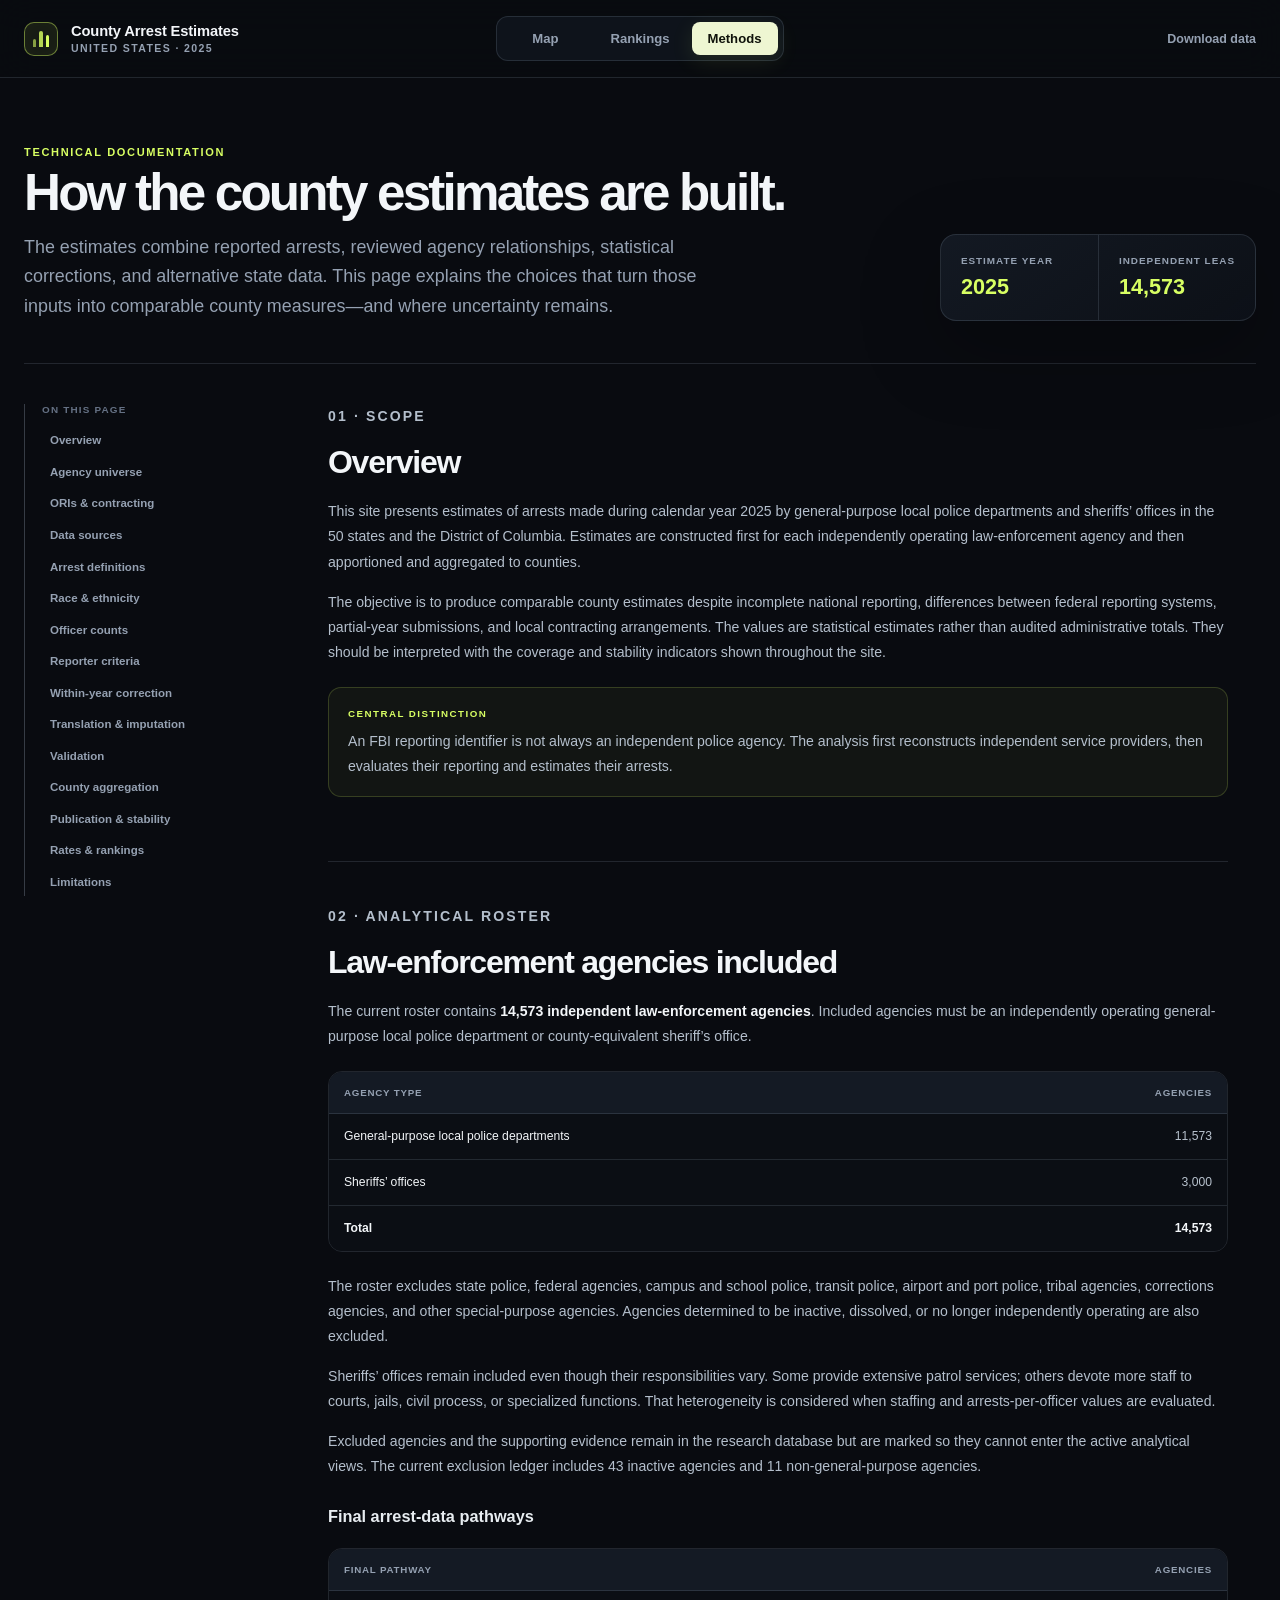
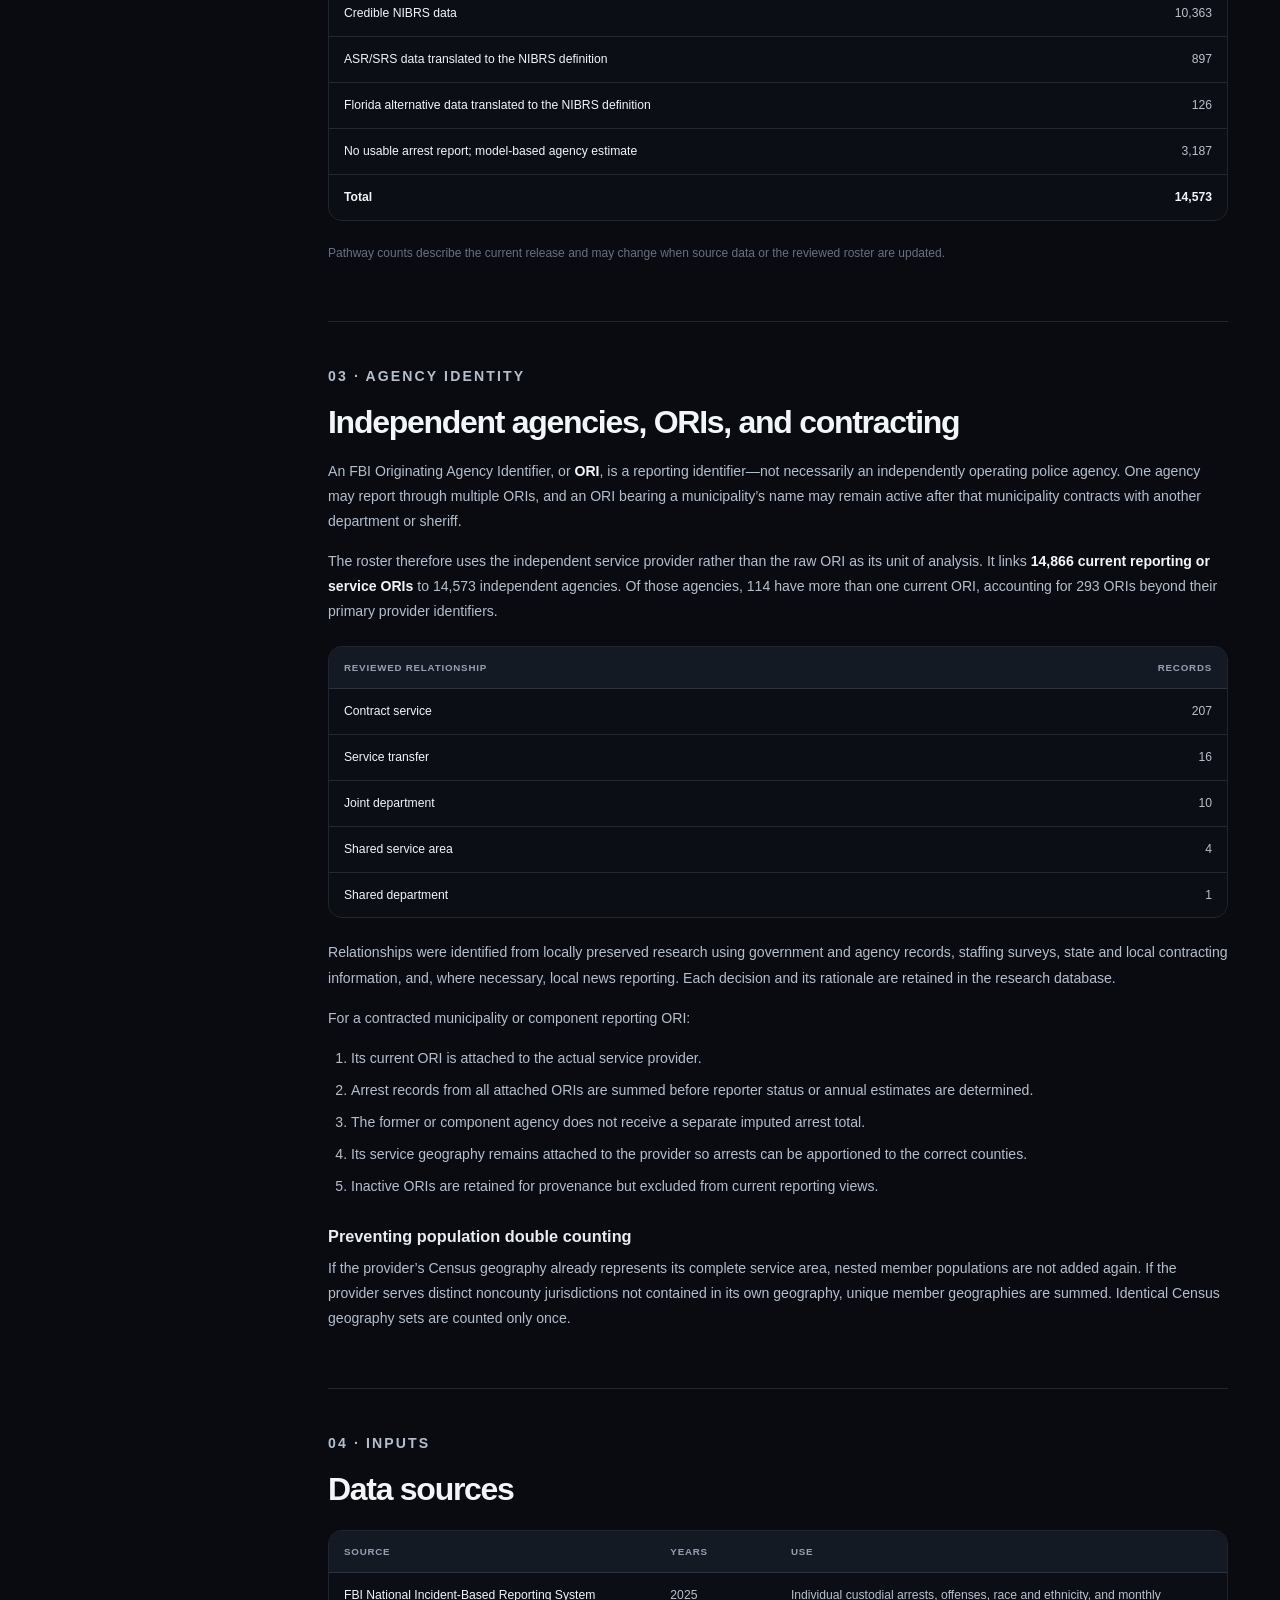
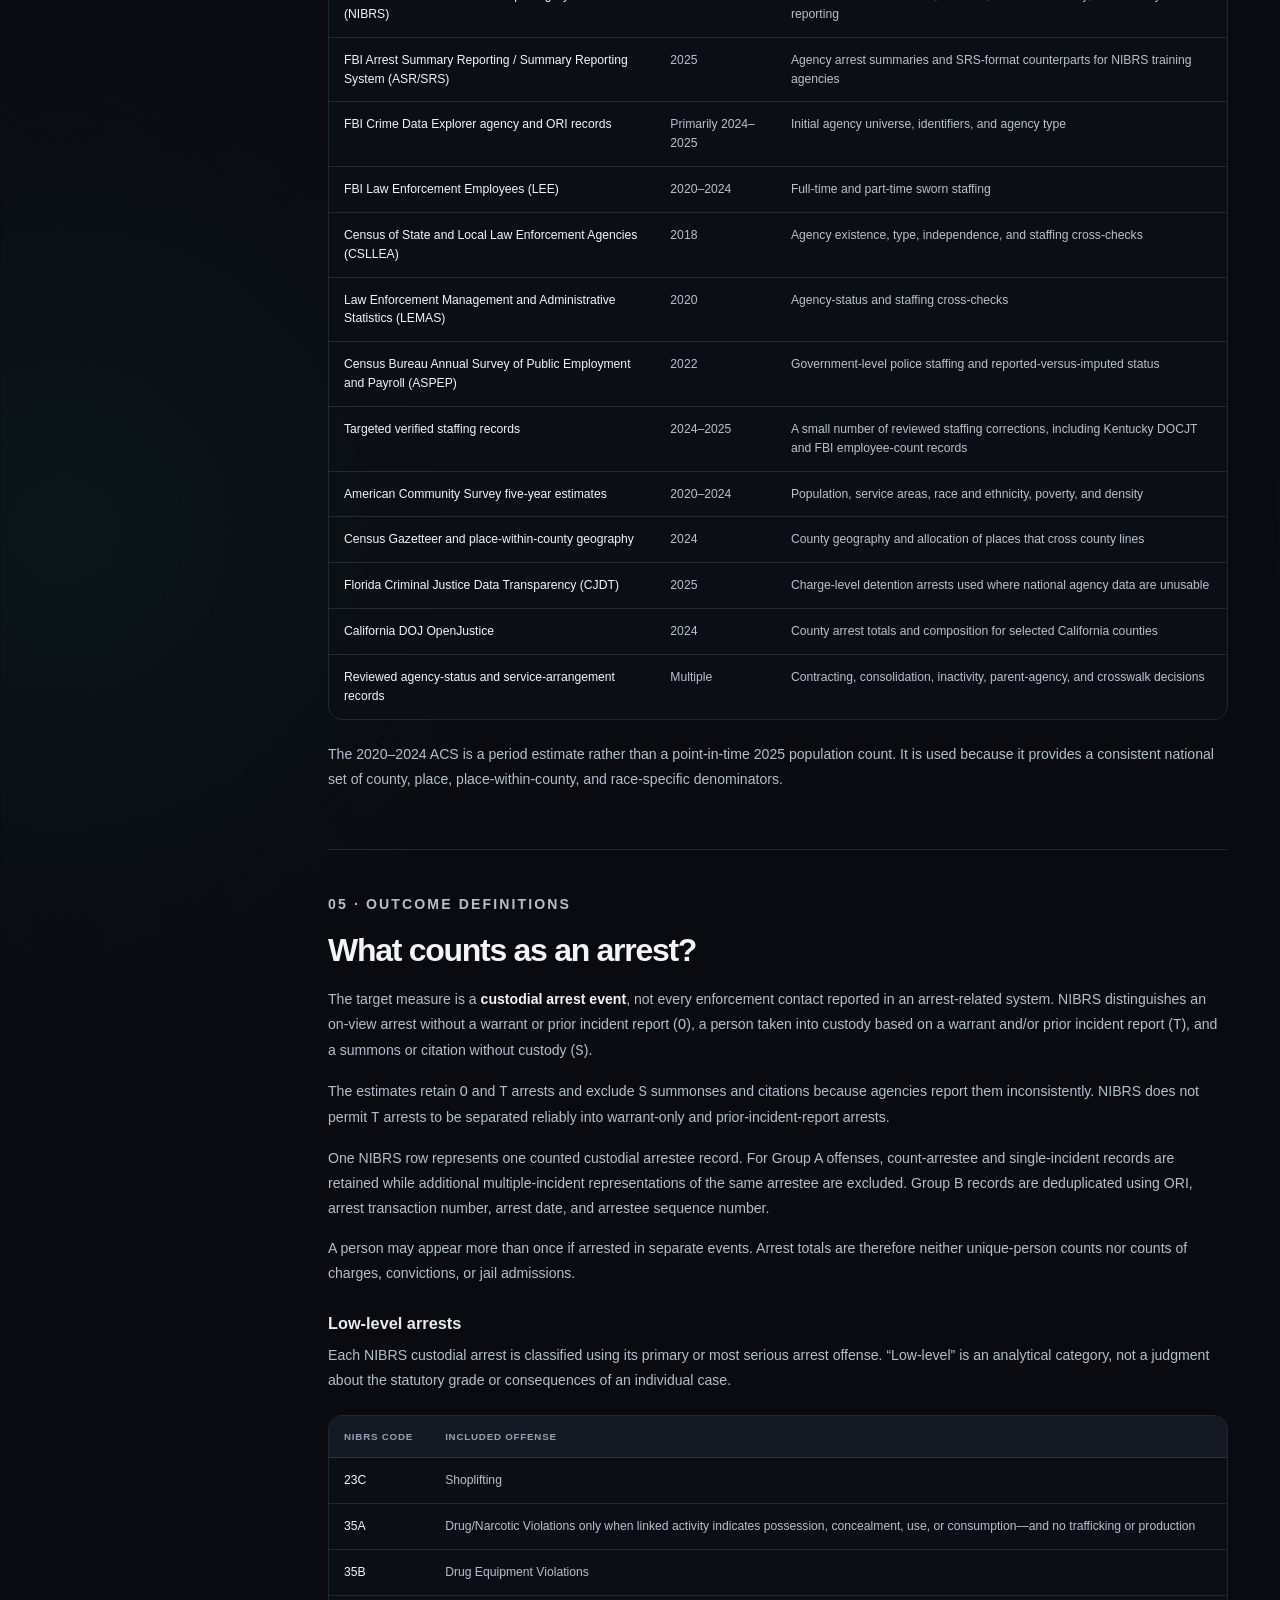
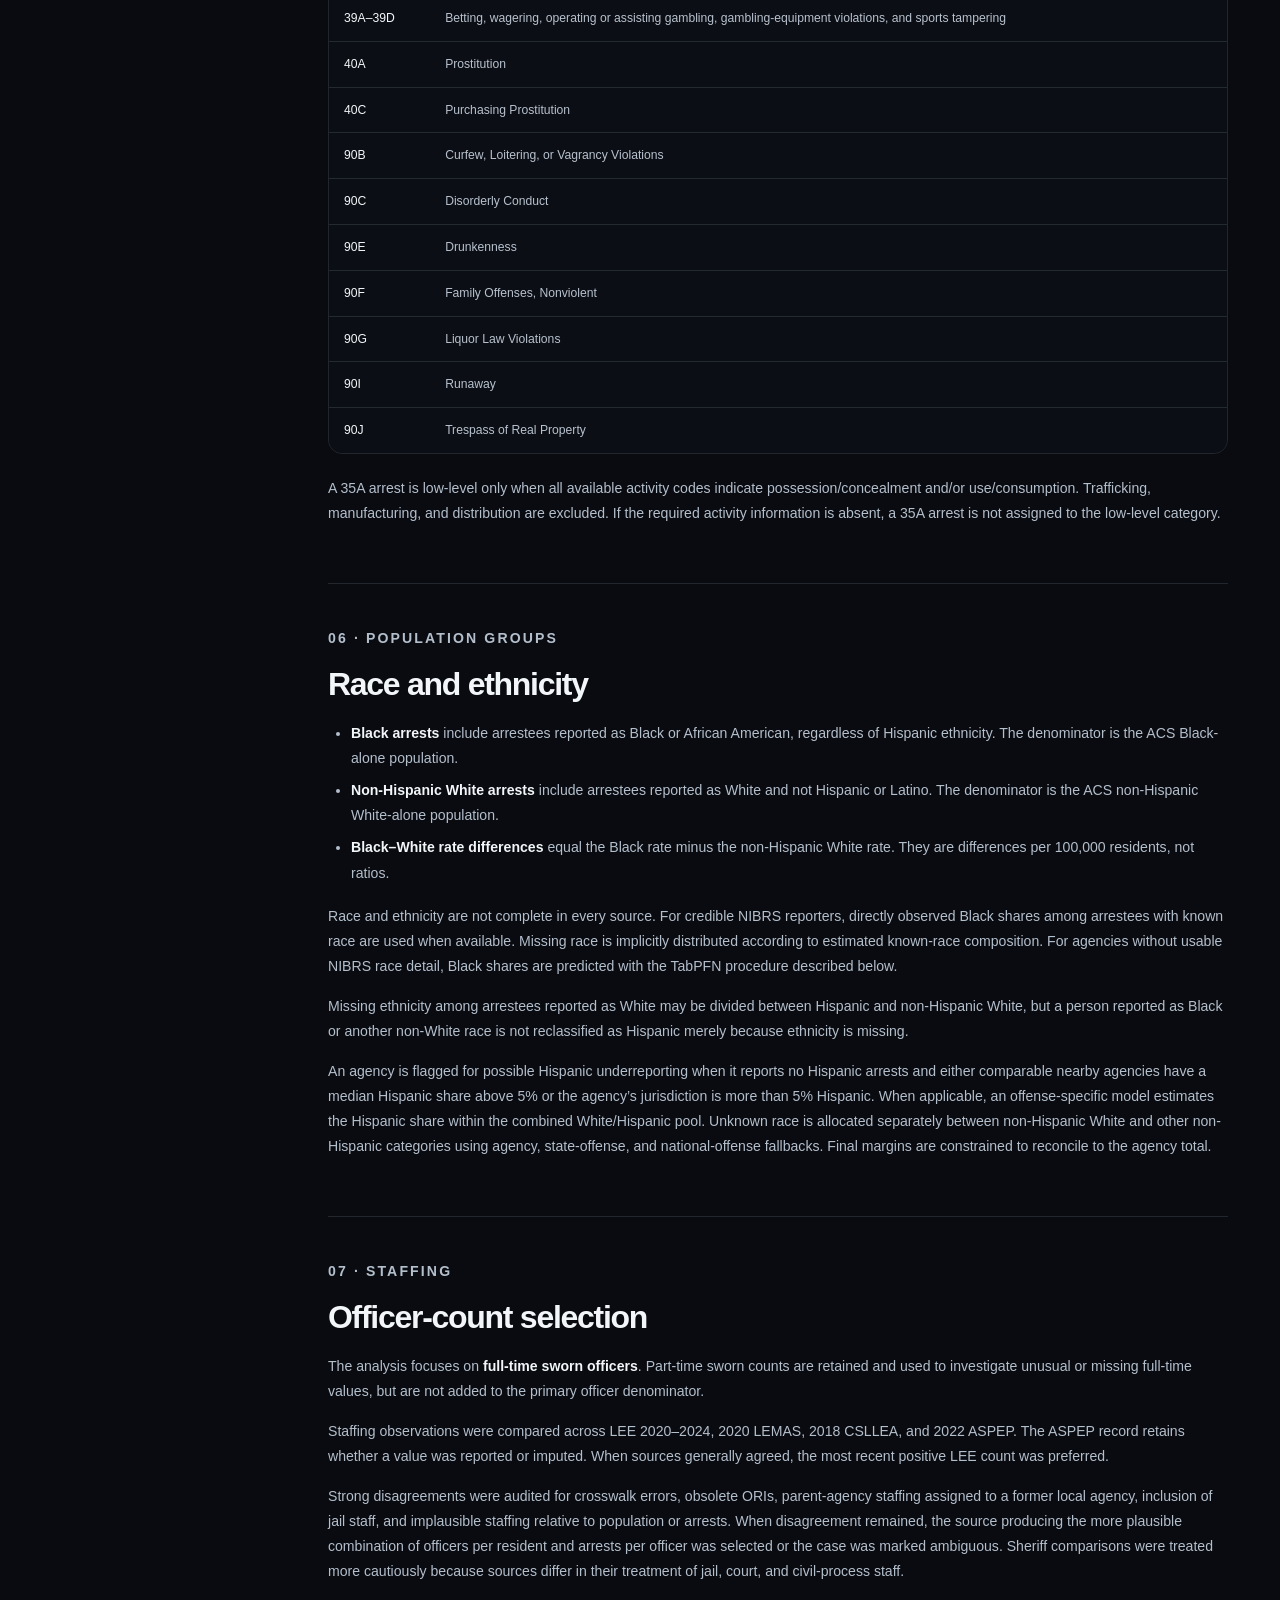
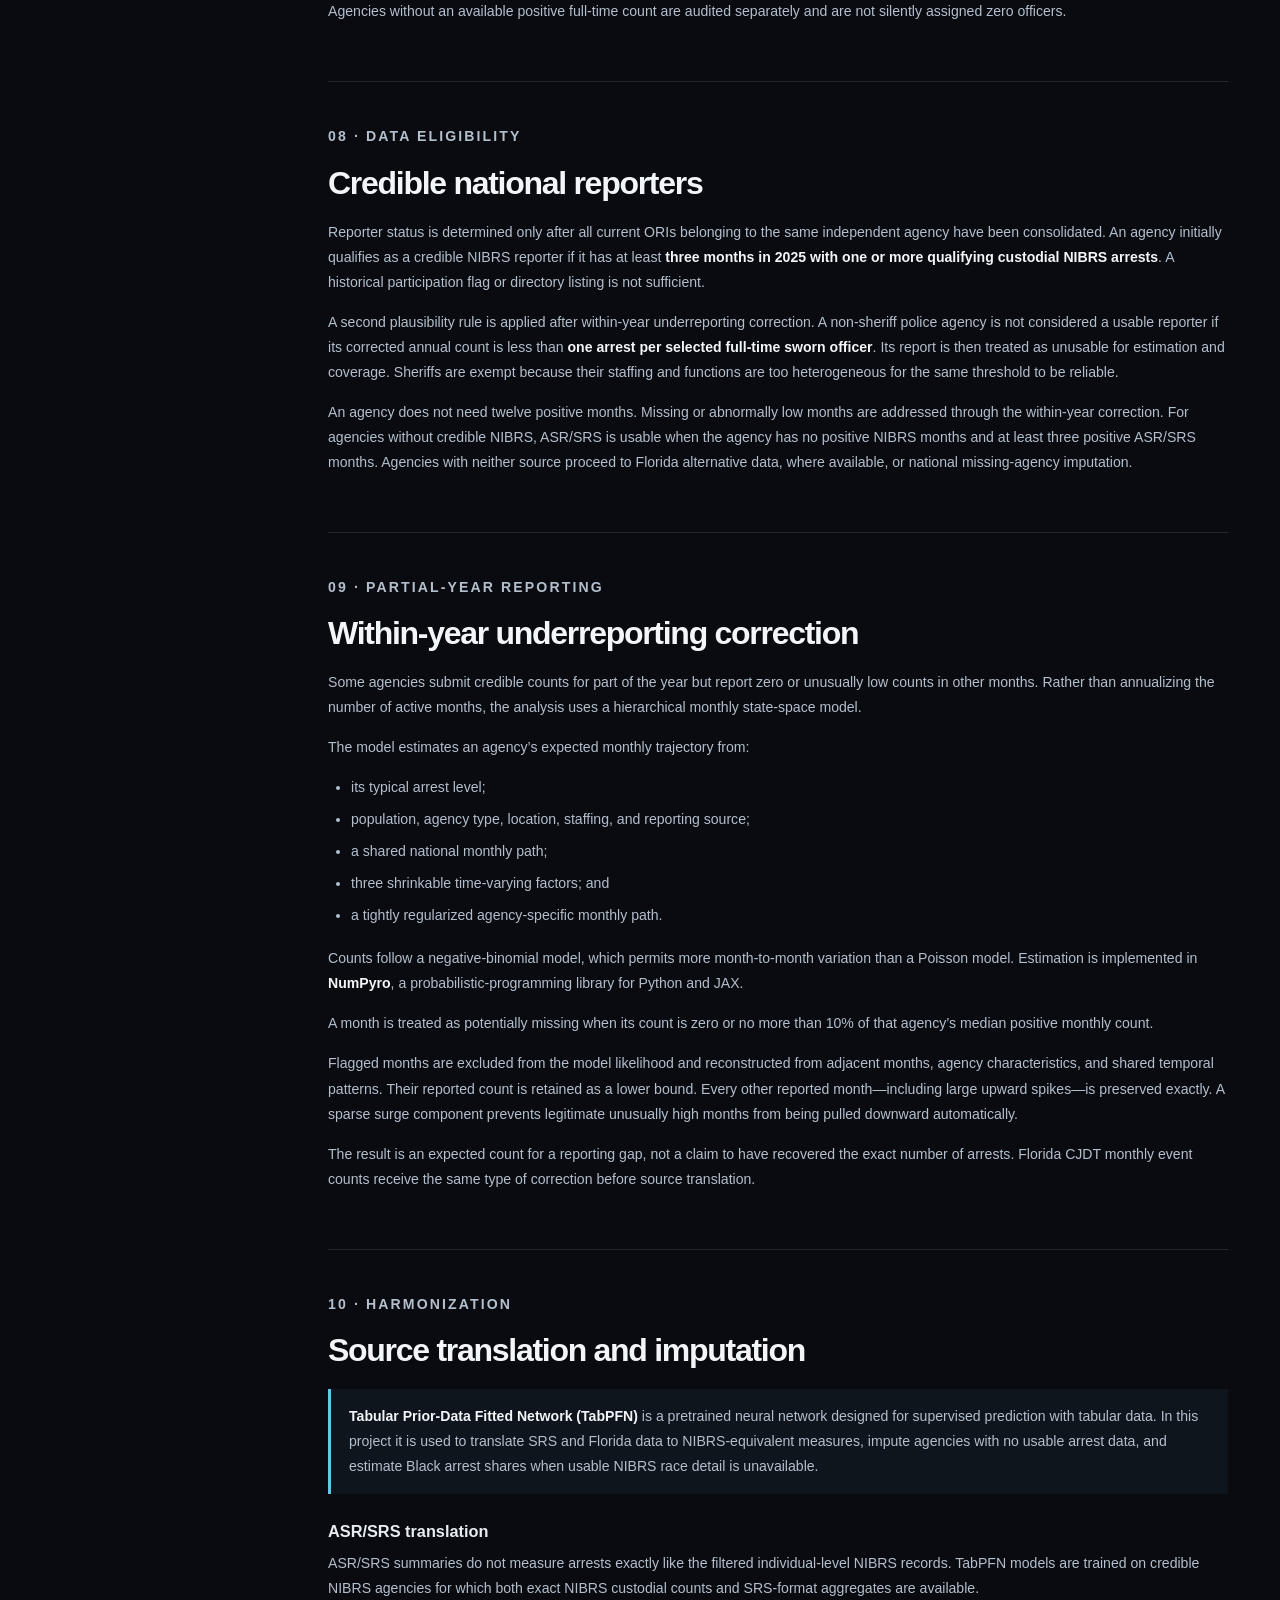
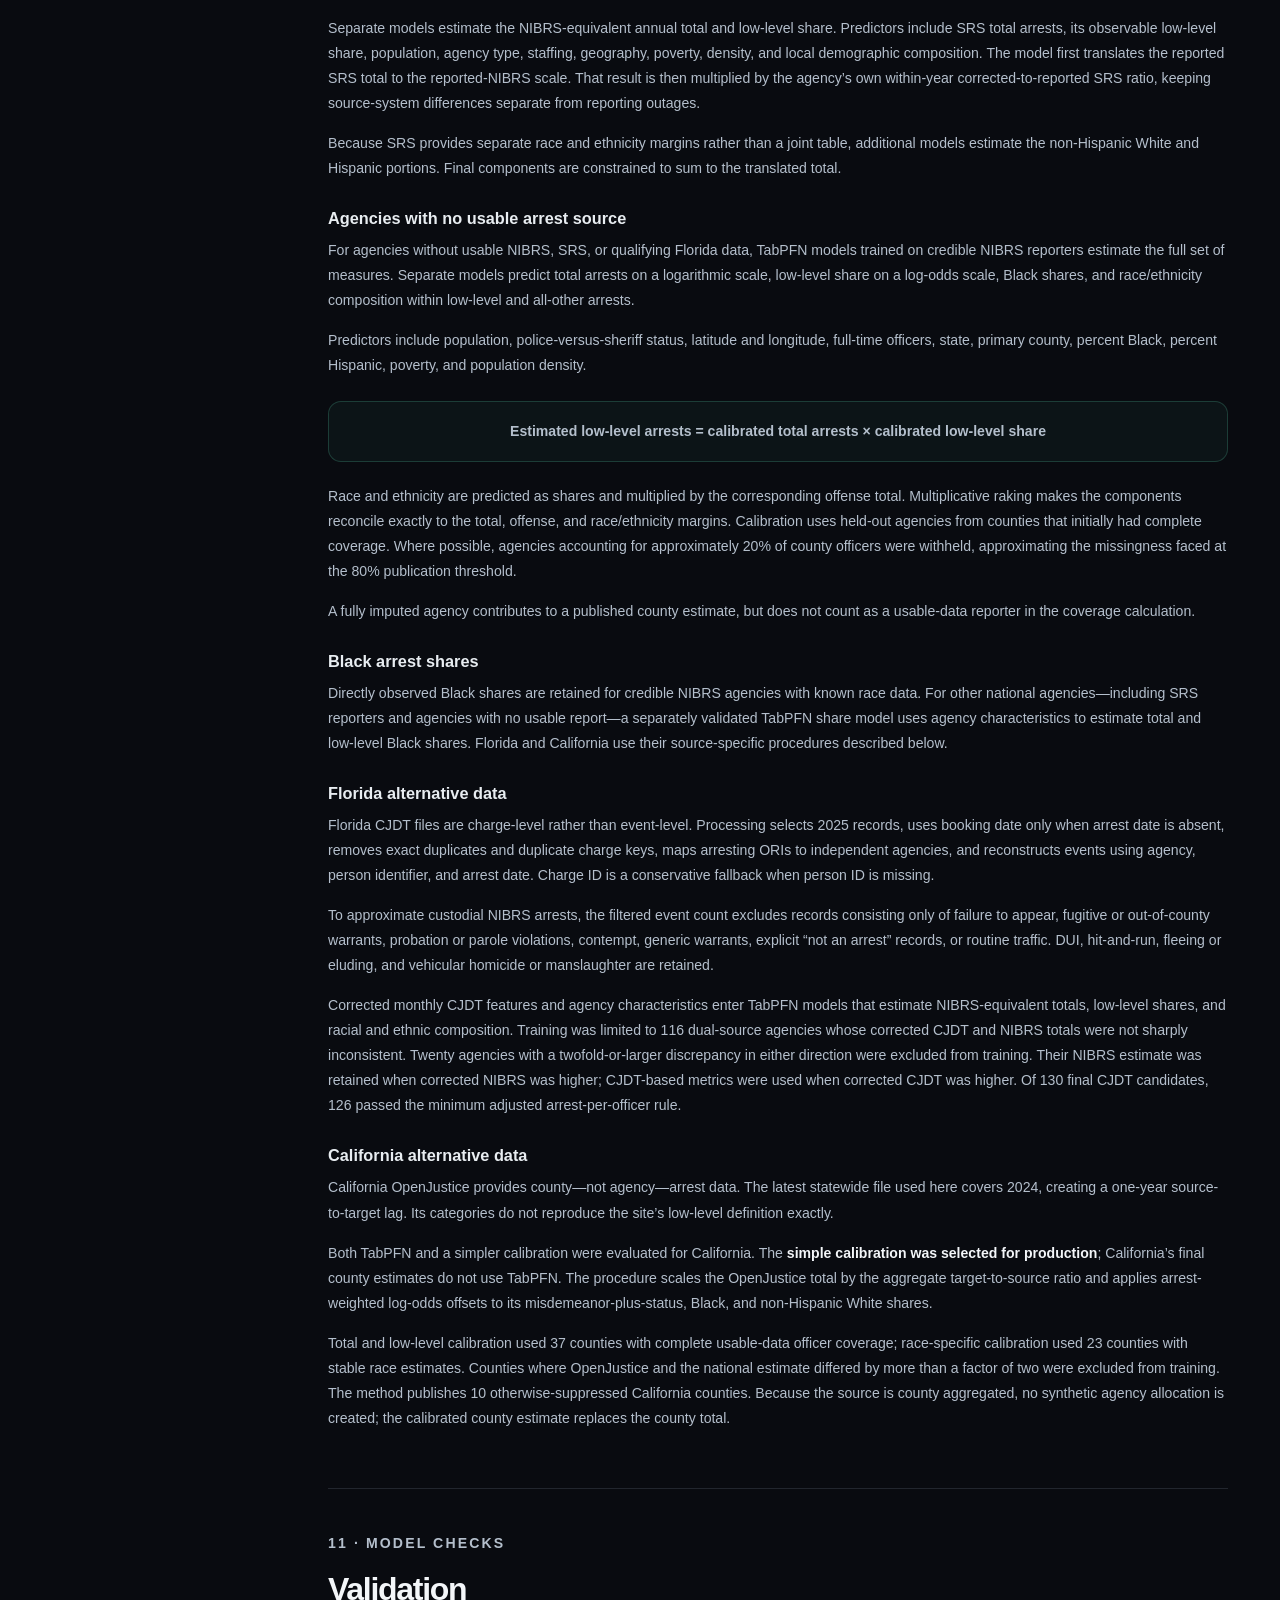
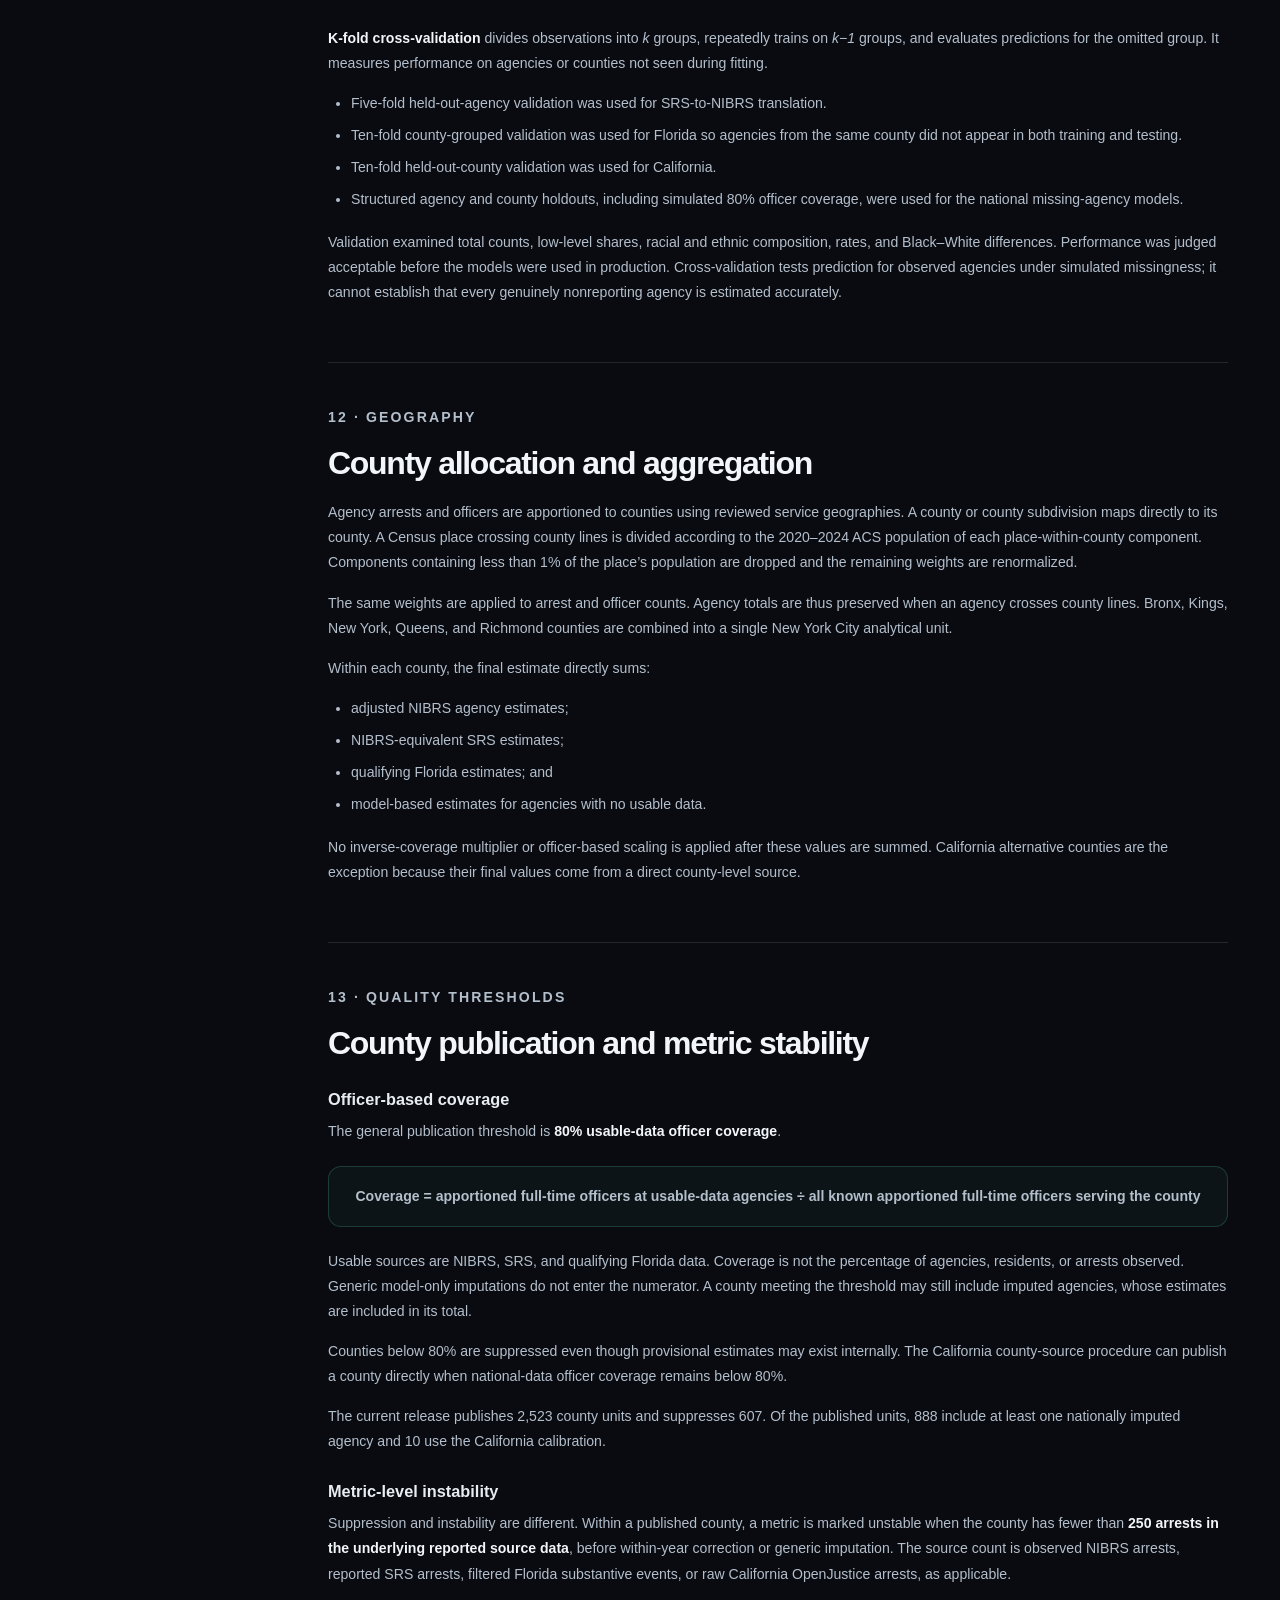
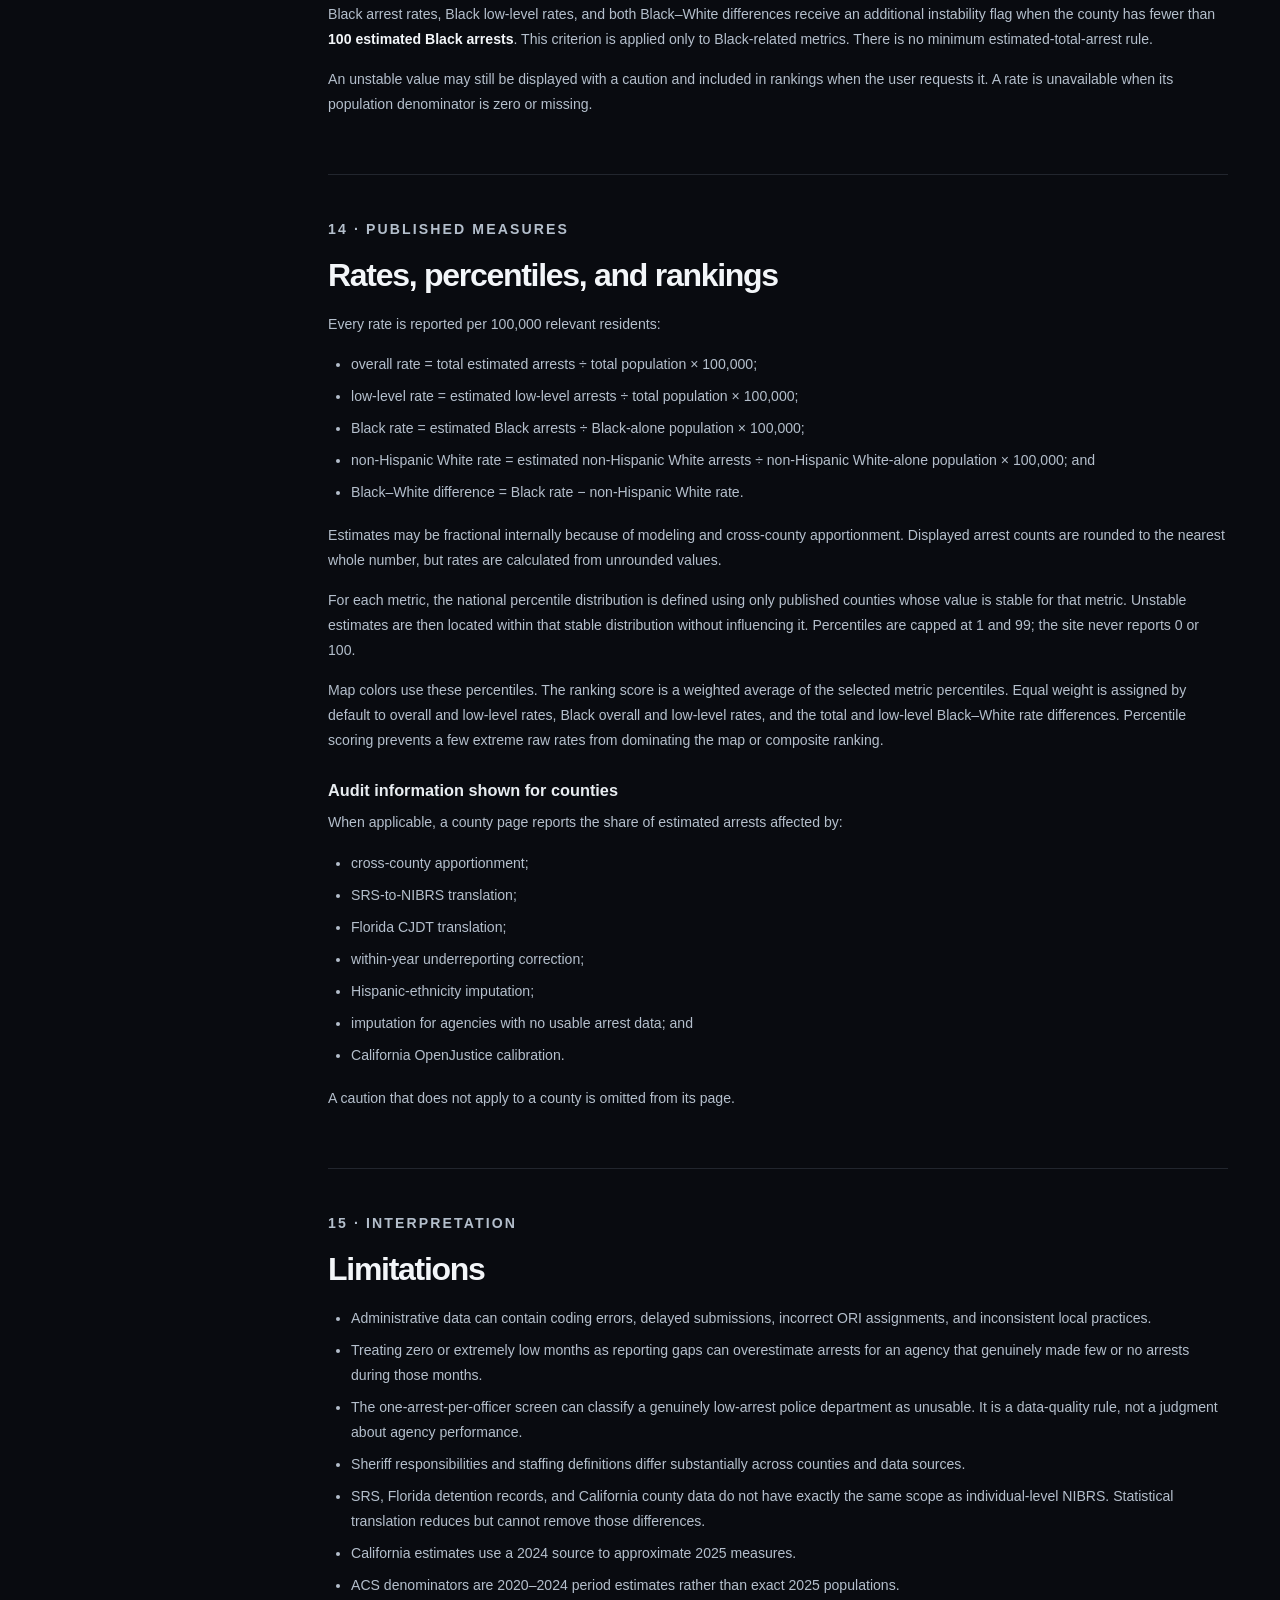
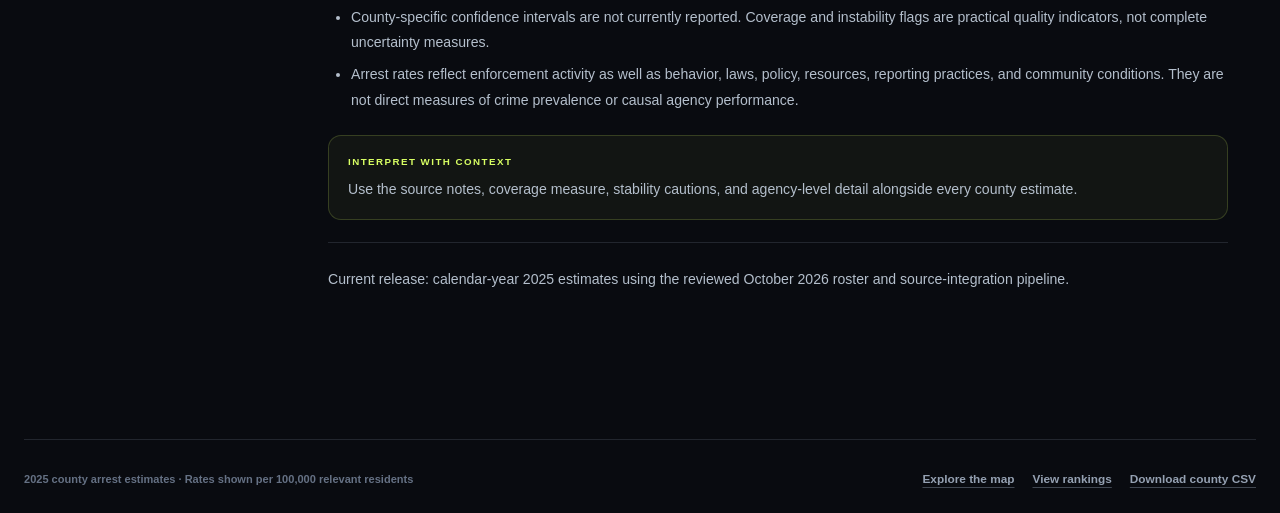
==== methods.html @ aa101c71 "Add detailed methods page" ====
<!doctype html>
<html lang="en">
  <head>
    <meta charset="utf-8" />
    <meta name="viewport" content="width=device-width, initial-scale=1" />
    <meta
      name="description"
      content="Technical methods for the 2025 county arrest estimates, including agency inclusion, reporting corrections, imputation, validation, aggregation, and publication rules."
    />
    <meta name="theme-color" content="#0a0c11" />
    <title>Methods · County Arrest Estimates</title>
    <link rel="stylesheet" href="assets/styles.css?v=20261026-methods" />
  </head>
  <body>
    <a class="skip-link" href="#main">Skip to content</a>
    <header class="site-header">
      <a class="brand" href="./#map" aria-label="County Arrest Estimates home">
        <span class="brand-mark" aria-hidden="true"><i></i><i></i><i></i></span>
        <span>
          <strong>County Arrest Estimates</strong>
          <small>United States · 2025</small>
        </span>
      </a>
      <nav class="primary-nav" aria-label="Primary navigation">
        <a href="./#map">Map</a>
        <a href="./#ranking">Rankings</a>
        <a class="active" href="methods.html" aria-current="page">Methods</a>
      </nav>
      <a class="method-button" href="data/county-metrics.csv?v=20261026-california" download>Download data</a>
    </header>

    <main class="methods-main" id="main">
      <header class="methods-hero">
        <div class="methods-hero-copy">
          <p class="eyebrow">Technical documentation</p>
          <h1>How the county estimates are built.</h1>
          <p class="lede">
            The estimates combine reported arrests, reviewed agency relationships, statistical
            corrections, and alternative state data. This page explains the choices that turn
            those inputs into comparable county measures—and where uncertainty remains.
          </p>
        </div>
        <div class="methods-release" aria-label="Release summary">
          <div><span>Estimate year</span><strong>2025</strong></div>
          <div><span>Independent LEAs</span><strong>14,573</strong></div>
        </div>
      </header>

      <div class="methods-layout">
        <nav class="methods-toc" aria-label="Methods sections">
          <span>On this page</span>
          <a href="#overview">Overview</a>
          <a href="#agencies">Agency universe</a>
          <a href="#relationships">ORIs &amp; contracting</a>
          <a href="#sources">Data sources</a>
          <a href="#definitions">Arrest definitions</a>
          <a href="#race">Race &amp; ethnicity</a>
          <a href="#staffing">Officer counts</a>
          <a href="#reporters">Reporter criteria</a>
          <a href="#underreporting">Within-year correction</a>
          <a href="#imputation">Translation &amp; imputation</a>
          <a href="#validation">Validation</a>
          <a href="#aggregation">County aggregation</a>
          <a href="#publication">Publication &amp; stability</a>
          <a href="#rates">Rates &amp; rankings</a>
          <a href="#limitations">Limitations</a>
        </nav>

        <article class="methods-article">
          <section class="methods-section" id="overview">
            <p class="eyebrow">01 · Scope</p>
            <h2>Overview</h2>
            <p>
              This site presents estimates of arrests made during calendar year 2025 by
              general-purpose local police departments and sheriffs’ offices in the 50 states
              and the District of Columbia. Estimates are constructed first for each independently
              operating law-enforcement agency and then apportioned and aggregated to counties.
            </p>
            <p>
              The objective is to produce comparable county estimates despite incomplete national
              reporting, differences between federal reporting systems, partial-year submissions,
              and local contracting arrangements. The values are statistical estimates rather than
              audited administrative totals. They should be interpreted with the coverage and
              stability indicators shown throughout the site.
            </p>
            <div class="methods-callout">
              <p class="eyebrow">Central distinction</p>
              <p>
                An FBI reporting identifier is not always an independent police agency. The
                analysis first reconstructs independent service providers, then evaluates their
                reporting and estimates their arrests.
              </p>
            </div>
          </section>

          <section class="methods-section" id="agencies">
            <p class="eyebrow">02 · Analytical roster</p>
            <h2>Law-enforcement agencies included</h2>
            <p>
              The current roster contains <strong>14,573 independent law-enforcement agencies</strong>.
              Included agencies must be an independently operating general-purpose local police
              department or county-equivalent sheriff’s office.
            </p>
            <div class="methods-table-wrap">
              <table class="methods-table">
                <thead><tr><th>Agency type</th><th class="numeric">Agencies</th></tr></thead>
                <tbody>
                  <tr><td>General-purpose local police departments</td><td class="numeric">11,573</td></tr>
                  <tr><td>Sheriffs’ offices</td><td class="numeric">3,000</td></tr>
                  <tr><td><strong>Total</strong></td><td class="numeric"><strong>14,573</strong></td></tr>
                </tbody>
              </table>
            </div>
            <p>
              The roster excludes state police, federal agencies, campus and school police,
              transit police, airport and port police, tribal agencies, corrections agencies,
              and other special-purpose agencies. Agencies determined to be inactive, dissolved,
              or no longer independently operating are also excluded.
            </p>
            <p>
              Sheriffs’ offices remain included even though their responsibilities vary. Some
              provide extensive patrol services; others devote more staff to courts, jails, civil
              process, or specialized functions. That heterogeneity is considered when staffing
              and arrests-per-officer values are evaluated.
            </p>
            <p>
              Excluded agencies and the supporting evidence remain in the research database but
              are marked so they cannot enter the active analytical views. The current exclusion
              ledger includes 43 inactive agencies and 11 non-general-purpose agencies.
            </p>

            <h3>Final arrest-data pathways</h3>
            <div class="methods-table-wrap">
              <table class="methods-table">
                <thead><tr><th>Final pathway</th><th class="numeric">Agencies</th></tr></thead>
                <tbody>
                  <tr><td>Credible NIBRS data</td><td class="numeric">10,363</td></tr>
                  <tr><td>ASR/SRS data translated to the NIBRS definition</td><td class="numeric">897</td></tr>
                  <tr><td>Florida alternative data translated to the NIBRS definition</td><td class="numeric">126</td></tr>
                  <tr><td>No usable arrest report; model-based agency estimate</td><td class="numeric">3,187</td></tr>
                  <tr><td><strong>Total</strong></td><td class="numeric"><strong>14,573</strong></td></tr>
                </tbody>
              </table>
            </div>
            <p class="methods-note">Pathway counts describe the current release and may change when source data or the reviewed roster are updated.</p>
          </section>

          <section class="methods-section" id="relationships">
            <p class="eyebrow">03 · Agency identity</p>
            <h2>Independent agencies, ORIs, and contracting</h2>
            <p>
              An FBI Originating Agency Identifier, or <strong>ORI</strong>, is a reporting
              identifier—not necessarily an independently operating police agency. One agency may
              report through multiple ORIs, and an ORI bearing a municipality’s name may remain
              active after that municipality contracts with another department or sheriff.
            </p>
            <p>
              The roster therefore uses the independent service provider rather than the raw ORI
              as its unit of analysis. It links <strong>14,866 current reporting or service
              ORIs</strong> to 14,573 independent agencies. Of those agencies, 114 have more than
              one current ORI, accounting for 293 ORIs beyond their primary provider identifiers.
            </p>
            <div class="methods-table-wrap">
              <table class="methods-table">
                <thead><tr><th>Reviewed relationship</th><th class="numeric">Records</th></tr></thead>
                <tbody>
                  <tr><td>Contract service</td><td class="numeric">207</td></tr>
                  <tr><td>Service transfer</td><td class="numeric">16</td></tr>
                  <tr><td>Joint department</td><td class="numeric">10</td></tr>
                  <tr><td>Shared service area</td><td class="numeric">4</td></tr>
                  <tr><td>Shared department</td><td class="numeric">1</td></tr>
                </tbody>
              </table>
            </div>
            <p>
              Relationships were identified from locally preserved research using government and
              agency records, staffing surveys, state and local contracting information, and,
              where necessary, local news reporting. Each decision and its rationale are retained
              in the research database.
            </p>
            <p>For a contracted municipality or component reporting ORI:</p>
            <ol>
              <li>Its current ORI is attached to the actual service provider.</li>
              <li>Arrest records from all attached ORIs are summed before reporter status or annual estimates are determined.</li>
              <li>The former or component agency does not receive a separate imputed arrest total.</li>
              <li>Its service geography remains attached to the provider so arrests can be apportioned to the correct counties.</li>
              <li>Inactive ORIs are retained for provenance but excluded from current reporting views.</li>
            </ol>

            <h3>Preventing population double counting</h3>
            <p>
              If the provider’s Census geography already represents its complete service area,
              nested member populations are not added again. If the provider serves distinct
              noncounty jurisdictions not contained in its own geography, unique member
              geographies are summed. Identical Census geography sets are counted only once.
            </p>
          </section>

          <section class="methods-section" id="sources">
            <p class="eyebrow">04 · Inputs</p>
            <h2>Data sources</h2>
            <div class="methods-table-wrap">
              <table class="methods-table">
                <thead><tr><th>Source</th><th>Years</th><th>Use</th></tr></thead>
                <tbody>
                  <tr><td>FBI National Incident-Based Reporting System (NIBRS)</td><td>2025</td><td>Individual custodial arrests, offenses, race and ethnicity, and monthly reporting</td></tr>
                  <tr><td>FBI Arrest Summary Reporting / Summary Reporting System (ASR/SRS)</td><td>2025</td><td>Agency arrest summaries and SRS-format counterparts for NIBRS training agencies</td></tr>
                  <tr><td>FBI Crime Data Explorer agency and ORI records</td><td>Primarily 2024–2025</td><td>Initial agency universe, identifiers, and agency type</td></tr>
                  <tr><td>FBI Law Enforcement Employees (LEE)</td><td>2020–2024</td><td>Full-time and part-time sworn staffing</td></tr>
                  <tr><td>Census of State and Local Law Enforcement Agencies (CSLLEA)</td><td>2018</td><td>Agency existence, type, independence, and staffing cross-checks</td></tr>
                  <tr><td>Law Enforcement Management and Administrative Statistics (LEMAS)</td><td>2020</td><td>Agency-status and staffing cross-checks</td></tr>
                  <tr><td>Census Bureau Annual Survey of Public Employment and Payroll (ASPEP)</td><td>2022</td><td>Government-level police staffing and reported-versus-imputed status</td></tr>
                  <tr><td>Targeted verified staffing records</td><td>2024–2025</td><td>A small number of reviewed staffing corrections, including Kentucky DOCJT and FBI employee-count records</td></tr>
                  <tr><td>American Community Survey five-year estimates</td><td>2020–2024</td><td>Population, service areas, race and ethnicity, poverty, and density</td></tr>
                  <tr><td>Census Gazetteer and place-within-county geography</td><td>2024</td><td>County geography and allocation of places that cross county lines</td></tr>
                  <tr><td>Florida Criminal Justice Data Transparency (CJDT)</td><td>2025</td><td>Charge-level detention arrests used where national agency data are unusable</td></tr>
                  <tr><td>California DOJ OpenJustice</td><td>2024</td><td>County arrest totals and composition for selected California counties</td></tr>
                  <tr><td>Reviewed agency-status and service-arrangement records</td><td>Multiple</td><td>Contracting, consolidation, inactivity, parent-agency, and crosswalk decisions</td></tr>
                </tbody>
              </table>
            </div>
            <p>
              The 2020–2024 ACS is a period estimate rather than a point-in-time 2025
              population count. It is used because it provides a consistent national set of
              county, place, place-within-county, and race-specific denominators.
            </p>
          </section>

          <section class="methods-section" id="definitions">
            <p class="eyebrow">05 · Outcome definitions</p>
            <h2>What counts as an arrest?</h2>
            <p>
              The target measure is a <strong>custodial arrest event</strong>, not every
              enforcement contact reported in an arrest-related system. NIBRS distinguishes an
              on-view arrest without a warrant or prior incident report (<code>O</code>), a person
              taken into custody based on a warrant and/or prior incident report
              (<code>T</code>), and a summons or citation without custody (<code>S</code>).
            </p>
            <p>
              The estimates retain <code>O</code> and <code>T</code> arrests and exclude
              <code>S</code> summonses and citations because agencies report them inconsistently.
              NIBRS does not permit <code>T</code> arrests to be separated reliably into
              warrant-only and prior-incident-report arrests.
            </p>
            <p>
              One NIBRS row represents one counted custodial arrestee record. For Group A
              offenses, count-arrestee and single-incident records are retained while additional
              multiple-incident representations of the same arrestee are excluded. Group B
              records are deduplicated using ORI, arrest transaction number, arrest date, and
              arrestee sequence number.
            </p>
            <p>
              A person may appear more than once if arrested in separate events. Arrest totals
              are therefore neither unique-person counts nor counts of charges, convictions, or
              jail admissions.
            </p>

            <h3>Low-level arrests</h3>
            <p>
              Each NIBRS custodial arrest is classified using its primary or most serious arrest
              offense. “Low-level” is an analytical category, not a judgment about the statutory
              grade or consequences of an individual case.
            </p>
            <div class="methods-table-wrap">
              <table class="methods-table">
                <thead><tr><th>NIBRS code</th><th>Included offense</th></tr></thead>
                <tbody>
                  <tr><td>23C</td><td>Shoplifting</td></tr>
                  <tr><td>35A</td><td>Drug/Narcotic Violations only when linked activity indicates possession, concealment, use, or consumption—and no trafficking or production</td></tr>
                  <tr><td>35B</td><td>Drug Equipment Violations</td></tr>
                  <tr><td>39A–39D</td><td>Betting, wagering, operating or assisting gambling, gambling-equipment violations, and sports tampering</td></tr>
                  <tr><td>40A</td><td>Prostitution</td></tr>
                  <tr><td>40C</td><td>Purchasing Prostitution</td></tr>
                  <tr><td>90B</td><td>Curfew, Loitering, or Vagrancy Violations</td></tr>
                  <tr><td>90C</td><td>Disorderly Conduct</td></tr>
                  <tr><td>90E</td><td>Drunkenness</td></tr>
                  <tr><td>90F</td><td>Family Offenses, Nonviolent</td></tr>
                  <tr><td>90G</td><td>Liquor Law Violations</td></tr>
                  <tr><td>90I</td><td>Runaway</td></tr>
                  <tr><td>90J</td><td>Trespass of Real Property</td></tr>
                </tbody>
              </table>
            </div>
            <p>
              A 35A arrest is low-level only when all available activity codes indicate
              possession/concealment and/or use/consumption. Trafficking, manufacturing, and
              distribution are excluded. If the required activity information is absent, a 35A
              arrest is not assigned to the low-level category.
            </p>
          </section>

          <section class="methods-section" id="race">
            <p class="eyebrow">06 · Population groups</p>
            <h2>Race and ethnicity</h2>
            <ul>
              <li><strong>Black arrests</strong> include arrestees reported as Black or African American, regardless of Hispanic ethnicity. The denominator is the ACS Black-alone population.</li>
              <li><strong>Non-Hispanic White arrests</strong> include arrestees reported as White and not Hispanic or Latino. The denominator is the ACS non-Hispanic White-alone population.</li>
              <li><strong>Black–White rate differences</strong> equal the Black rate minus the non-Hispanic White rate. They are differences per 100,000 residents, not ratios.</li>
            </ul>
            <p>
              Race and ethnicity are not complete in every source. For credible NIBRS reporters,
              directly observed Black shares among arrestees with known race are used when
              available. Missing race is implicitly distributed according to estimated known-race
              composition. For agencies without usable NIBRS race detail, Black shares are
              predicted with the TabPFN procedure described below.
            </p>
            <p>
              Missing ethnicity among arrestees reported as White may be divided between Hispanic
              and non-Hispanic White, but a person reported as Black or another non-White race is
              not reclassified as Hispanic merely because ethnicity is missing.
            </p>
            <p>
              An agency is flagged for possible Hispanic underreporting when it reports no
              Hispanic arrests and either comparable nearby agencies have a median Hispanic share
              above 5% or the agency’s jurisdiction is more than 5% Hispanic. When applicable, an
              offense-specific model estimates the Hispanic share within the combined
              White/Hispanic pool. Unknown race is allocated separately between non-Hispanic
              White and other non-Hispanic categories using agency, state-offense, and
              national-offense fallbacks. Final margins are constrained to reconcile to the
              agency total.
            </p>
          </section>

          <section class="methods-section" id="staffing">
            <p class="eyebrow">07 · Staffing</p>
            <h2>Officer-count selection</h2>
            <p>
              The analysis focuses on <strong>full-time sworn officers</strong>. Part-time sworn
              counts are retained and used to investigate unusual or missing full-time values, but
              are not added to the primary officer denominator.
            </p>
            <p>
              Staffing observations were compared across LEE 2020–2024, 2020 LEMAS, 2018 CSLLEA,
              and 2022 ASPEP. The ASPEP record retains whether a value was reported or imputed.
              When sources generally agreed, the most recent positive LEE count was preferred.
            </p>
            <p>
              Strong disagreements were audited for crosswalk errors, obsolete ORIs,
              parent-agency staffing assigned to a former local agency, inclusion of jail staff,
              and implausible staffing relative to population or arrests. When disagreement
              remained, the source producing the more plausible combination of officers per
              resident and arrests per officer was selected or the case was marked ambiguous.
              Sheriff comparisons were treated more cautiously because sources differ in their
              treatment of jail, court, and civil-process staff.
            </p>
            <p>Agencies without an available positive full-time count are audited separately and are not silently assigned zero officers.</p>
          </section>

          <section class="methods-section" id="reporters">
            <p class="eyebrow">08 · Data eligibility</p>
            <h2>Credible national reporters</h2>
            <p>
              Reporter status is determined only after all current ORIs belonging to the same
              independent agency have been consolidated. An agency initially qualifies as a
              credible NIBRS reporter if it has at least <strong>three months in 2025 with one or
              more qualifying custodial NIBRS arrests</strong>. A historical participation flag
              or directory listing is not sufficient.
            </p>
            <p>
              A second plausibility rule is applied after within-year underreporting correction.
              A non-sheriff police agency is not considered a usable reporter if its corrected
              annual count is less than <strong>one arrest per selected full-time sworn
              officer</strong>. Its report is then treated as unusable for estimation and coverage.
              Sheriffs are exempt because their staffing and functions are too heterogeneous for
              the same threshold to be reliable.
            </p>
            <p>
              An agency does not need twelve positive months. Missing or abnormally low months are
              addressed through the within-year correction. For agencies without credible NIBRS,
              ASR/SRS is usable when the agency has no positive NIBRS months and at least three
              positive ASR/SRS months. Agencies with neither source proceed to Florida
              alternative data, where available, or national missing-agency imputation.
            </p>
          </section>

          <section class="methods-section" id="underreporting">
            <p class="eyebrow">09 · Partial-year reporting</p>
            <h2>Within-year underreporting correction</h2>
            <p>
              Some agencies submit credible counts for part of the year but report zero or
              unusually low counts in other months. Rather than annualizing the number of active
              months, the analysis uses a hierarchical monthly state-space model.
            </p>
            <p>The model estimates an agency’s expected monthly trajectory from:</p>
            <ul>
              <li>its typical arrest level;</li>
              <li>population, agency type, location, staffing, and reporting source;</li>
              <li>a shared national monthly path;</li>
              <li>three shrinkable time-varying factors; and</li>
              <li>a tightly regularized agency-specific monthly path.</li>
            </ul>
            <p>
              Counts follow a negative-binomial model, which permits more month-to-month variation
              than a Poisson model. Estimation is implemented in <strong>NumPyro</strong>, a
              probabilistic-programming library for Python and JAX.
            </p>
            <p>A month is treated as potentially missing when its count is zero or no more than 10% of that agency’s median positive monthly count.</p>
            <p>
              Flagged months are excluded from the model likelihood and reconstructed from adjacent
              months, agency characteristics, and shared temporal patterns. Their reported count is
              retained as a lower bound. Every other reported month—including large upward
              spikes—is preserved exactly. A sparse surge component prevents legitimate unusually
              high months from being pulled downward automatically.
            </p>
            <p>
              The result is an expected count for a reporting gap, not a claim to have recovered
              the exact number of arrests. Florida CJDT monthly event counts receive the same type
              of correction before source translation.
            </p>
          </section>

          <section class="methods-section" id="imputation">
            <p class="eyebrow">10 · Harmonization</p>
            <h2>Source translation and imputation</h2>
            <div class="methods-definition">
              <p>
                <strong>Tabular Prior-Data Fitted Network (TabPFN)</strong> is a pretrained neural
                network designed for supervised prediction with tabular data. In this project it
                is used to translate SRS and Florida data to NIBRS-equivalent measures, impute
                agencies with no usable arrest data, and estimate Black arrest shares when usable
                NIBRS race detail is unavailable.
              </p>
            </div>

            <h3>ASR/SRS translation</h3>
            <p>
              ASR/SRS summaries do not measure arrests exactly like the filtered individual-level
              NIBRS records. TabPFN models are trained on credible NIBRS agencies for which both
              exact NIBRS custodial counts and SRS-format aggregates are available.
            </p>
            <p>
              Separate models estimate the NIBRS-equivalent annual total and low-level share.
              Predictors include SRS total arrests, its observable low-level share, population,
              agency type, staffing, geography, poverty, density, and local demographic
              composition. The model first translates the reported SRS total to the
              reported-NIBRS scale. That result is then multiplied by the agency’s own
              within-year corrected-to-reported SRS ratio, keeping source-system differences
              separate from reporting outages.
            </p>
            <p>
              Because SRS provides separate race and ethnicity margins rather than a joint table,
              additional models estimate the non-Hispanic White and Hispanic portions. Final
              components are constrained to sum to the translated total.
            </p>

            <h3>Agencies with no usable arrest source</h3>
            <p>
              For agencies without usable NIBRS, SRS, or qualifying Florida data, TabPFN models
              trained on credible NIBRS reporters estimate the full set of measures. Separate
              models predict total arrests on a logarithmic scale, low-level share on a log-odds
              scale, Black shares, and race/ethnicity composition within low-level and all-other
              arrests.
            </p>
            <p>
              Predictors include population, police-versus-sheriff status, latitude and longitude,
              full-time officers, state, primary county, percent Black, percent Hispanic, poverty,
              and population density.
            </p>
            <div class="methods-formula"><p>Estimated low-level arrests = calibrated total arrests × calibrated low-level share</p></div>
            <p>
              Race and ethnicity are predicted as shares and multiplied by the corresponding
              offense total. Multiplicative raking makes the components reconcile exactly to the
              total, offense, and race/ethnicity margins. Calibration uses held-out agencies from
              counties that initially had complete coverage. Where possible, agencies accounting
              for approximately 20% of county officers were withheld, approximating the missingness
              faced at the 80% publication threshold.
            </p>
            <p>
              A fully imputed agency contributes to a published county estimate, but does not
              count as a usable-data reporter in the coverage calculation.
            </p>

            <h3>Black arrest shares</h3>
            <p>
              Directly observed Black shares are retained for credible NIBRS agencies with known
              race data. For other national agencies—including SRS reporters and agencies with no
              usable report—a separately validated TabPFN share model uses agency characteristics
              to estimate total and low-level Black shares. Florida and California use their
              source-specific procedures described below.
            </p>

            <h3>Florida alternative data</h3>
            <p>
              Florida CJDT files are charge-level rather than event-level. Processing selects 2025
              records, uses booking date only when arrest date is absent, removes exact duplicates
              and duplicate charge keys, maps arresting ORIs to independent agencies, and
              reconstructs events using agency, person identifier, and arrest date. Charge ID is a
              conservative fallback when person ID is missing.
            </p>
            <p>
              To approximate custodial NIBRS arrests, the filtered event count excludes records
              consisting only of failure to appear, fugitive or out-of-county warrants, probation
              or parole violations, contempt, generic warrants, explicit “not an arrest” records,
              or routine traffic. DUI, hit-and-run, fleeing or eluding, and vehicular homicide or
              manslaughter are retained.
            </p>
            <p>
              Corrected monthly CJDT features and agency characteristics enter TabPFN models that
              estimate NIBRS-equivalent totals, low-level shares, and racial and ethnic composition.
              Training was limited to 116 dual-source agencies whose corrected CJDT and NIBRS
              totals were not sharply inconsistent. Twenty agencies with a twofold-or-larger
              discrepancy in either direction were excluded from training. Their NIBRS estimate
              was retained when corrected NIBRS was higher; CJDT-based metrics were used when
              corrected CJDT was higher. Of 130 final CJDT candidates, 126 passed the minimum
              adjusted arrest-per-officer rule.
            </p>

            <h3>California alternative data</h3>
            <p>
              California OpenJustice provides county—not agency—arrest data. The latest statewide
              file used here covers 2024, creating a one-year source-to-target lag. Its categories
              do not reproduce the site’s low-level definition exactly.
            </p>
            <p>
              Both TabPFN and a simpler calibration were evaluated for California. The
              <strong>simple calibration was selected for production</strong>; California’s final
              county estimates do not use TabPFN. The procedure scales the OpenJustice total by
              the aggregate target-to-source ratio and applies arrest-weighted log-odds offsets to
              its misdemeanor-plus-status, Black, and non-Hispanic White shares.
            </p>
            <p>
              Total and low-level calibration used 37 counties with complete usable-data officer
              coverage; race-specific calibration used 23 counties with stable race estimates.
              Counties where OpenJustice and the national estimate differed by more than a factor
              of two were excluded from training. The method publishes 10 otherwise-suppressed
              California counties. Because the source is county aggregated, no synthetic agency
              allocation is created; the calibrated county estimate replaces the county total.
            </p>
          </section>

          <section class="methods-section" id="validation">
            <p class="eyebrow">11 · Model checks</p>
            <h2>Validation</h2>
            <p>
              <strong>K-fold cross-validation</strong> divides observations into <em>k</em>
              groups, repeatedly trains on <em>k−1</em> groups, and evaluates predictions for the
              omitted group. It measures performance on agencies or counties not seen during
              fitting.
            </p>
            <ul>
              <li>Five-fold held-out-agency validation was used for SRS-to-NIBRS translation.</li>
              <li>Ten-fold county-grouped validation was used for Florida so agencies from the same county did not appear in both training and testing.</li>
              <li>Ten-fold held-out-county validation was used for California.</li>
              <li>Structured agency and county holdouts, including simulated 80% officer coverage, were used for the national missing-agency models.</li>
            </ul>
            <p>
              Validation examined total counts, low-level shares, racial and ethnic composition,
              rates, and Black–White differences. Performance was judged acceptable before the
              models were used in production. Cross-validation tests prediction for observed
              agencies under simulated missingness; it cannot establish that every genuinely
              nonreporting agency is estimated accurately.
            </p>
          </section>

          <section class="methods-section" id="aggregation">
            <p class="eyebrow">12 · Geography</p>
            <h2>County allocation and aggregation</h2>
            <p>
              Agency arrests and officers are apportioned to counties using reviewed service
              geographies. A county or county subdivision maps directly to its county. A Census
              place crossing county lines is divided according to the 2020–2024 ACS population of
              each place-within-county component. Components containing less than 1% of the place’s
              population are dropped and the remaining weights are renormalized.
            </p>
            <p>
              The same weights are applied to arrest and officer counts. Agency totals are thus
              preserved when an agency crosses county lines. Bronx, Kings, New York, Queens, and
              Richmond counties are combined into a single New York City analytical unit.
            </p>
            <p>Within each county, the final estimate directly sums:</p>
            <ul>
              <li>adjusted NIBRS agency estimates;</li>
              <li>NIBRS-equivalent SRS estimates;</li>
              <li>qualifying Florida estimates; and</li>
              <li>model-based estimates for agencies with no usable data.</li>
            </ul>
            <p>
              No inverse-coverage multiplier or officer-based scaling is applied after these
              values are summed. California alternative counties are the exception because their
              final values come from a direct county-level source.
            </p>
          </section>

          <section class="methods-section" id="publication">
            <p class="eyebrow">13 · Quality thresholds</p>
            <h2>County publication and metric stability</h2>
            <h3>Officer-based coverage</h3>
            <p>The general publication threshold is <strong>80% usable-data officer coverage</strong>.</p>
            <div class="methods-formula"><p>Coverage = apportioned full-time officers at usable-data agencies ÷ all known apportioned full-time officers serving the county</p></div>
            <p>
              Usable sources are NIBRS, SRS, and qualifying Florida data. Coverage is not the
              percentage of agencies, residents, or arrests observed. Generic model-only
              imputations do not enter the numerator. A county meeting the threshold may still
              include imputed agencies, whose estimates are included in its total.
            </p>
            <p>
              Counties below 80% are suppressed even though provisional estimates may exist
              internally. The California county-source procedure can publish a county directly
              when national-data officer coverage remains below 80%.
            </p>
            <p>
              The current release publishes 2,523 county units and suppresses 607. Of the
              published units, 888 include at least one nationally imputed agency and 10 use the
              California calibration.
            </p>

            <h3>Metric-level instability</h3>
            <p>
              Suppression and instability are different. Within a published county, a metric is
              marked unstable when the county has fewer than <strong>250 arrests in the underlying
              reported source data</strong>, before within-year correction or generic imputation.
              The source count is observed NIBRS arrests, reported SRS arrests, filtered Florida
              substantive events, or raw California OpenJustice arrests, as applicable.
            </p>
            <p>
              Black arrest rates, Black low-level rates, and both Black–White differences receive
              an additional instability flag when the county has fewer than <strong>100 estimated
              Black arrests</strong>. This criterion is applied only to Black-related metrics.
              There is no minimum estimated-total-arrest rule.
            </p>
            <p>
              An unstable value may still be displayed with a caution and included in rankings
              when the user requests it. A rate is unavailable when its population denominator is
              zero or missing.
            </p>
          </section>

          <section class="methods-section" id="rates">
            <p class="eyebrow">14 · Published measures</p>
            <h2>Rates, percentiles, and rankings</h2>
            <p>Every rate is reported per 100,000 relevant residents:</p>
            <ul>
              <li>overall rate = total estimated arrests ÷ total population × 100,000;</li>
              <li>low-level rate = estimated low-level arrests ÷ total population × 100,000;</li>
              <li>Black rate = estimated Black arrests ÷ Black-alone population × 100,000;</li>
              <li>non-Hispanic White rate = estimated non-Hispanic White arrests ÷ non-Hispanic White-alone population × 100,000; and</li>
              <li>Black–White difference = Black rate − non-Hispanic White rate.</li>
            </ul>
            <p>
              Estimates may be fractional internally because of modeling and cross-county
              apportionment. Displayed arrest counts are rounded to the nearest whole number, but
              rates are calculated from unrounded values.
            </p>
            <p>
              For each metric, the national percentile distribution is defined using only
              published counties whose value is stable for that metric. Unstable estimates are
              then located within that stable distribution without influencing it. Percentiles are
              capped at 1 and 99; the site never reports 0 or 100.
            </p>
            <p>
              Map colors use these percentiles. The ranking score is a weighted average of the
              selected metric percentiles. Equal weight is assigned by default to overall and
              low-level rates, Black overall and low-level rates, and the total and low-level
              Black–White rate differences. Percentile scoring prevents a few extreme raw rates
              from dominating the map or composite ranking.
            </p>

            <h3>Audit information shown for counties</h3>
            <p>When applicable, a county page reports the share of estimated arrests affected by:</p>
            <ul>
              <li>cross-county apportionment;</li>
              <li>SRS-to-NIBRS translation;</li>
              <li>Florida CJDT translation;</li>
              <li>within-year underreporting correction;</li>
              <li>Hispanic-ethnicity imputation;</li>
              <li>imputation for agencies with no usable arrest data; and</li>
              <li>California OpenJustice calibration.</li>
            </ul>
            <p>A caution that does not apply to a county is omitted from its page.</p>
          </section>

          <section class="methods-section" id="limitations">
            <p class="eyebrow">15 · Interpretation</p>
            <h2>Limitations</h2>
            <ul>
              <li>Administrative data can contain coding errors, delayed submissions, incorrect ORI assignments, and inconsistent local practices.</li>
              <li>Treating zero or extremely low months as reporting gaps can overestimate arrests for an agency that genuinely made few or no arrests during those months.</li>
              <li>The one-arrest-per-officer screen can classify a genuinely low-arrest police department as unusable. It is a data-quality rule, not a judgment about agency performance.</li>
              <li>Sheriff responsibilities and staffing definitions differ substantially across counties and data sources.</li>
              <li>SRS, Florida detention records, and California county data do not have exactly the same scope as individual-level NIBRS. Statistical translation reduces but cannot remove those differences.</li>
              <li>California estimates use a 2024 source to approximate 2025 measures.</li>
              <li>ACS denominators are 2020–2024 period estimates rather than exact 2025 populations.</li>
              <li>County-specific confidence intervals are not currently reported. Coverage and instability flags are practical quality indicators, not complete uncertainty measures.</li>
              <li>Arrest rates reflect enforcement activity as well as behavior, laws, policy, resources, reporting practices, and community conditions. They are not direct measures of crime prevalence or causal agency performance.</li>
            </ul>
            <div class="methods-callout">
              <p class="eyebrow">Interpret with context</p>
              <p>Use the source notes, coverage measure, stability cautions, and agency-level detail alongside every county estimate.</p>
            </div>
            <p class="methods-footer-note">Current release: calendar-year 2025 estimates using the reviewed October 2026 roster and source-integration pipeline.</p>
          </section>
        </article>
      </div>
    </main>

    <footer class="site-footer">
      <p>2025 county arrest estimates · Rates shown per 100,000 relevant residents</p>
      <div class="footer-actions">
        <a class="text-button" href="./#map">Explore the map</a>
        <a class="text-button" href="./#ranking">View rankings</a>
        <a class="text-button" href="data/county-metrics.csv?v=20261026-california" download>Download county CSV</a>
      </div>
    </footer>
  </body>
</html>
---- assets/styles.css ----
:root {
  color-scheme: dark;
  --bg: #090b10;
  --bg-soft: #0d1118;
  --panel: rgba(18, 23, 32, 0.88);
  --panel-strong: #141a24;
  --line: rgba(184, 201, 222, 0.14);
  --line-strong: rgba(184, 201, 222, 0.26);
  --text: #f3f6f9;
  --muted: #95a1b2;
  --faint: #657184;
  --acid: #d8ff63;
  --mint: #5fe0b7;
  --cyan: #63c6e8;
  --amber: #ffca68;
  --coral: #ff7a8a;
  --violet: #9b8cff;
  --suppressed: #282d38;
  --radius: 18px;
  --shadow: 0 26px 80px rgba(0, 0, 0, 0.28);
  --max: 1500px;
}

* {
  box-sizing: border-box;
}

[hidden] {
  display: none !important;
}

html {
  background: var(--bg);
  scroll-behavior: smooth;
}

body {
  margin: 0;
  min-width: 320px;
  min-height: 100vh;
  background:
    radial-gradient(circle at 78% -10%, rgba(82, 104, 145, 0.16), transparent 32rem),
    radial-gradient(circle at 5% 28%, rgba(36, 160, 135, 0.08), transparent 30rem),
    var(--bg);
  color: var(--text);
  font-family: Inter, ui-sans-serif, -apple-system, BlinkMacSystemFont, "Segoe UI", sans-serif;
  font-feature-settings: "tnum" 1, "ss01" 1;
  -webkit-font-smoothing: antialiased;
}

button,
input,
select {
  font: inherit;
}

button,
a,
input,
select {
  outline-color: var(--acid);
  outline-offset: 3px;
}

a {
  color: inherit;
}

.skip-link {
  position: fixed;
  z-index: 100;
  top: 12px;
  left: 12px;
  transform: translateY(-200%);
  border-radius: 8px;
  background: var(--acid);
  color: #11150a;
  padding: 10px 14px;
  font-weight: 800;
}

.skip-link:focus {
  transform: none;
}

.site-header {
  position: sticky;
  z-index: 30;
  top: 0;
  display: grid;
  grid-template-columns: 1fr auto 1fr;
  align-items: center;
  min-height: 78px;
  padding: 0 max(24px, calc((100vw - var(--max)) / 2));
  border-bottom: 1px solid var(--line);
  background: rgba(9, 11, 16, 0.82);
  backdrop-filter: blur(18px);
}

.brand {
  display: inline-flex;
  align-items: center;
  gap: 13px;
  width: fit-content;
  text-decoration: none;
}

.brand strong,
.brand small {
  display: block;
}

.brand strong {
  font-size: 0.92rem;
  letter-spacing: -0.01em;
}

.brand small {
  margin-top: 3px;
  color: var(--muted);
  font-size: 0.66rem;
  font-weight: 700;
  letter-spacing: 0.13em;
  text-transform: uppercase;
}

.brand-mark {
  position: relative;
  display: inline-flex;
  align-items: end;
  gap: 3px;
  width: 34px;
  height: 34px;
  padding: 8px;
  border: 1px solid rgba(216, 255, 99, 0.45);
  border-radius: 10px;
  background: rgba(216, 255, 99, 0.06);
  box-shadow: inset 0 0 24px rgba(216, 255, 99, 0.05);
}

.brand-mark i {
  display: block;
  width: 4px;
  border-radius: 3px 3px 0 0;
  background: var(--acid);
}

.brand-mark i:nth-child(1) { height: 8px; opacity: 0.58; }
.brand-mark i:nth-child(2) { height: 16px; opacity: 0.82; }
.brand-mark i:nth-child(3) { height: 12px; }

.primary-nav {
  display: flex;
  align-items: center;
  gap: 6px;
  padding: 5px;
  border: 1px solid var(--line);
  border-radius: 12px;
  background: rgba(19, 24, 34, 0.72);
}

.primary-nav a {
  min-width: 86px;
  border-radius: 8px;
  color: var(--muted);
  padding: 9px 16px;
  text-align: center;
  text-decoration: none;
  font-size: 0.82rem;
  font-weight: 750;
}

.primary-nav a.active {
  background: #eef6d2;
  color: #10130b;
  box-shadow: 0 6px 22px rgba(216, 255, 99, 0.1);
}

.method-button {
  justify-self: end;
  border: 0;
  background: transparent;
  color: var(--muted);
  cursor: pointer;
  font-size: 0.78rem;
  font-weight: 700;
  text-decoration: none;
}

.method-button:hover,
.text-button:hover {
  color: var(--text);
}

main {
  width: min(var(--max), calc(100% - 48px));
  min-height: calc(100vh - 156px);
  margin: 0 auto;
}

.view {
  padding: 58px 0 88px;
  animation: reveal 240ms ease-out;
}

@keyframes reveal {
  from { opacity: 0; transform: translateY(8px); }
  to { opacity: 1; transform: translateY(0); }
}

.view-heading {
  display: flex;
  align-items: end;
  justify-content: space-between;
  gap: 36px;
  margin-bottom: 36px;
}

.view-heading > div:first-child {
  max-width: 850px;
}

.eyebrow,
.kicker {
  margin: 0 0 10px;
  color: var(--acid);
  font-size: 0.69rem;
  font-weight: 800;
  letter-spacing: 0.15em;
  text-transform: uppercase;
}

h1,
h2,
h3,
p {
  margin-top: 0;
}

h1 {
  margin-bottom: 14px;
  font-size: clamp(2.05rem, 4vw, 4rem);
  font-weight: 620;
  letter-spacing: -0.055em;
  line-height: 0.99;
}

h2 {
  margin-bottom: 10px;
  font-size: 1.35rem;
  letter-spacing: -0.025em;
}

h3 {
  margin-bottom: 7px;
  font-size: 0.96rem;
}

.lede {
  max-width: 720px;
  margin-bottom: 0;
  color: var(--muted);
  font-size: clamp(0.98rem, 1.4vw, 1.12rem);
  line-height: 1.65;
}

.headline-stat,
.score-key {
  flex: 0 0 auto;
  min-width: 220px;
  border-left: 1px solid var(--line-strong);
  padding: 4px 0 4px 24px;
}

.headline-stat span,
.score-key strong {
  display: block;
  margin-bottom: 6px;
  color: var(--acid);
  font-size: 2.4rem;
  font-weight: 560;
  letter-spacing: -0.05em;
}

.headline-stat p,
.score-key span,
.score-key small {
  margin: 0;
  color: var(--muted);
  font-size: 0.76rem;
  font-weight: 700;
  line-height: 1.45;
}

.score-key span,
.score-key small {
  display: block;
}

.panel {
  border: 1px solid var(--line);
  border-radius: var(--radius);
  background: linear-gradient(145deg, rgba(20, 26, 36, 0.96), rgba(13, 17, 24, 0.94));
  box-shadow: var(--shadow);
}

.control-bar {
  display: flex;
  align-items: end;
  justify-content: space-between;
  gap: 20px;
  margin-bottom: 16px;
  padding: 17px 20px;
  border: 1px solid var(--line);
  border-radius: 15px;
  background: rgba(14, 18, 25, 0.72);
}

.field {
  display: grid;
  gap: 7px;
}

.field > span {
  color: var(--muted);
  font-size: 0.68rem;
  font-weight: 800;
  letter-spacing: 0.095em;
  text-transform: uppercase;
}

input,
select {
  min-height: 42px;
  border: 1px solid var(--line-strong);
  border-radius: 10px;
  background: #0d1219;
  color: var(--text);
  padding: 0 13px;
}

input::placeholder {
  color: #586477;
}

select {
  min-width: 360px;
}

.county-search {
  display: flex;
  align-items: end;
  gap: 8px;
}

.county-search input {
  min-width: 260px;
}

.button {
  display: inline-flex;
  align-items: center;
  justify-content: center;
  min-height: 42px;
  border: 1px solid transparent;
  border-radius: 10px;
  padding: 0 16px;
  cursor: pointer;
  font-size: 0.78rem;
  font-weight: 800;
  text-decoration: none;
}

.button.primary {
  background: var(--acid);
  color: #11150a;
}

.button.primary:hover {
  background: #e5ff92;
}

.button.secondary {
  border-color: var(--line-strong);
  background: #171d27;
  color: var(--text);
}

.button.secondary:hover {
  border-color: rgba(216, 255, 99, 0.4);
}

.map-layout {
  display: grid;
  grid-template-columns: minmax(0, 1fr) 330px;
  gap: 16px;
  align-items: stretch;
}

.map-card {
  min-width: 0;
  overflow: hidden;
}

.map-meta {
  display: flex;
  align-items: start;
  justify-content: space-between;
  gap: 20px;
  padding: 24px 26px 4px;
}

.map-meta h2 {
  margin-bottom: 0;
}

.kicker {
  color: var(--muted);
  font-size: 0.62rem;
}

.unit-pill,
.status-chip,
.badge {
  display: inline-flex;
  align-items: center;
  border: 1px solid var(--line-strong);
  border-radius: 999px;
  color: var(--muted);
  padding: 6px 9px;
  font-size: 0.66rem;
  font-weight: 800;
  white-space: nowrap;
}

.map-stage {
  position: relative;
  min-height: 530px;
  padding: 0 16px;
  overflow: hidden;
}

#county-map {
  display: block;
  width: 100%;
  height: auto;
  min-height: 490px;
  filter: drop-shadow(0 18px 30px rgba(0, 0, 0, 0.2));
  cursor: zoom-in;
  touch-action: pan-y;
  user-select: none;
}

#county-map.zoomed {
  cursor: grab;
  touch-action: none;
}

#county-map.dragging {
  cursor: grabbing;
}

.map-zoom-controls {
  position: absolute;
  z-index: 8;
  top: 14px;
  right: 22px;
  display: flex;
  align-items: center;
  gap: 5px;
  border: 1px solid var(--line-strong);
  border-radius: 11px;
  background: rgba(8, 12, 17, 0.9);
  box-shadow: 0 10px 28px rgba(0, 0, 0, 0.25);
  padding: 5px;
}

.map-zoom-controls button {
  min-width: 31px;
  min-height: 31px;
  border: 0;
  border-radius: 7px;
  background: #1b2330;
  color: var(--text);
  cursor: pointer;
  font: inherit;
  font-size: 0.74rem;
  font-weight: 800;
}

.map-zoom-controls button:hover:not(:disabled),
.map-zoom-controls button:focus-visible {
  background: #2c3746;
  color: var(--acid);
}

.map-zoom-controls button:disabled {
  color: #596474;
  cursor: default;
  opacity: 0.55;
}

.map-zoom-controls output {
  min-width: 42px;
  color: var(--muted);
  text-align: center;
  font-size: 0.62rem;
  font-weight: 800;
}

.county-path {
  vector-effect: non-scaling-stroke;
  stroke: rgba(8, 12, 17, 0.72);
  stroke-width: 0.52;
  cursor: pointer;
  transition: opacity 120ms ease, stroke 120ms ease, stroke-width 120ms ease;
}

.county-path:hover,
.county-path:focus,
.county-path.selected {
  position: relative;
  z-index: 3;
  stroke: #ffffff;
  stroke-width: 1.6;
  opacity: 1;
}

.county-path.suppressed {
  cursor: default;
}

.map-tooltip {
  position: fixed;
  z-index: 60;
  width: max-content;
  max-width: 260px;
  pointer-events: none;
  border: 1px solid var(--line-strong);
  border-radius: 12px;
  background: rgba(8, 11, 16, 0.96);
  box-shadow: 0 14px 42px rgba(0, 0, 0, 0.42);
  padding: 12px 14px;
  font-size: 0.76rem;
}

.map-tooltip strong,
.map-tooltip span {
  display: block;
}

.map-tooltip span {
  margin-top: 5px;
  color: var(--muted);
}

.map-tooltip em {
  color: var(--acid);
  font-style: normal;
}

.legend {
  display: flex;
  align-items: center;
  justify-content: space-between;
  gap: 24px;
  border-top: 1px solid var(--line);
  padding: 16px 24px 19px;
  color: var(--muted);
  font-size: 0.67rem;
  font-weight: 700;
}

.legend-gradient,
.legend-status,
.legend-status span {
  display: flex;
  align-items: center;
}

.legend-gradient {
  gap: 10px;
}

.legend-gradient i {
  display: block;
  width: 170px;
  height: 7px;
  border-radius: 8px;
  background: linear-gradient(90deg, #245170, #2a667c, #32868d, #3cbb94, #d8ff63);
}

.legend-status {
  gap: 16px;
}

.legend-status span {
  gap: 7px;
}

.swatch {
  width: 13px;
  height: 13px;
  border: 1px solid var(--line-strong);
  border-radius: 3px;
}

.swatch.unstable {
  background: repeating-linear-gradient(45deg, #27303d 0 3px, #738094 3px 5px);
}

.swatch.suppressed {
  background: var(--suppressed);
}

.county-peek {
  position: relative;
  min-height: 100%;
  padding: 26px;
  overflow: hidden;
}

.county-peek::after {
  content: "";
  position: absolute;
  right: -70px;
  bottom: -90px;
  width: 210px;
  height: 210px;
  border-radius: 50%;
  background: radial-gradient(circle, rgba(216, 255, 99, 0.08), transparent 68%);
  pointer-events: none;
}

.empty-peek {
  display: flex;
  flex-direction: column;
  justify-content: center;
  min-height: 430px;
}

.empty-peek > p:last-child,
.peek-description {
  color: var(--muted);
  font-size: 0.86rem;
  line-height: 1.6;
}

.pulse-dot {
  width: 10px;
  height: 10px;
  margin-bottom: 36px;
  border-radius: 50%;
  background: var(--acid);
  box-shadow: 0 0 0 8px rgba(216, 255, 99, 0.09);
}

.peek-topline {
  display: flex;
  align-items: center;
  justify-content: space-between;
  gap: 12px;
  margin-bottom: 20px;
}

.status-chip.published {
  border-color: rgba(95, 224, 183, 0.28);
  background: rgba(95, 224, 183, 0.08);
  color: var(--mint);
}

.status-chip.suppressed {
  background: rgba(149, 161, 178, 0.08);
}

.county-peek h2 {
  margin-bottom: 4px;
  font-size: 1.75rem;
}

.place-line {
  color: var(--muted);
  font-size: 0.78rem;
  font-weight: 700;
}

.peek-value {
  margin: 28px 0 22px;
  border-top: 1px solid var(--line);
  border-bottom: 1px solid var(--line);
  padding: 20px 0;
}

.peek-value span,
.peek-facts span {
  color: var(--muted);
  font-size: 0.68rem;
  font-weight: 750;
}

.peek-value strong {
  display: block;
  margin: 6px 0 3px;
  font-size: 2.15rem;
  font-weight: 560;
  letter-spacing: -0.05em;
}

.peek-value small {
  color: var(--acid);
  font-size: 0.7rem;
  font-weight: 800;
}

.peek-facts {
  display: grid;
  grid-template-columns: 1fr 1fr;
  gap: 18px 12px;
  margin-bottom: 26px;
}

.peek-facts strong {
  display: block;
  margin-top: 5px;
  font-size: 0.9rem;
}

.peek-caution {
  margin: 0 0 20px;
  border-left: 2px solid var(--amber);
  background: rgba(255, 202, 104, 0.06);
  color: #d9c799;
  padding: 10px 12px;
  font-size: 0.73rem;
  line-height: 1.45;
}

.ranking-layout {
  display: grid;
  grid-template-columns: 340px minmax(0, 1fr);
  gap: 16px;
  align-items: start;
}

.ranking-controls {
  position: sticky;
  top: 94px;
  padding: 25px;
}

.control-section + .control-section {
  margin-top: 27px;
  border-top: 1px solid var(--line);
  padding-top: 25px;
}

.control-note,
.results-note {
  color: var(--muted);
  font-size: 0.75rem;
  line-height: 1.5;
}

.weight-row {
  margin-top: 18px;
}

.weight-label {
  display: flex;
  align-items: center;
  justify-content: space-between;
  gap: 12px;
  color: #c8d0db;
  font-size: 0.75rem;
  font-weight: 700;
}

.weight-label output {
  color: var(--acid);
  font-variant-numeric: tabular-nums;
}

input[type="range"] {
  width: 100%;
  min-height: 22px;
  margin: 7px 0 0;
  border: 0;
  background: transparent;
  padding: 0;
  accent-color: var(--acid);
}

.text-button {
  border: 0;
  background: transparent;
  color: var(--muted);
  padding: 0;
  cursor: pointer;
  font-size: 0.74rem;
  font-weight: 750;
  text-decoration: underline;
  text-decoration-color: rgba(149, 161, 178, 0.4);
  text-underline-offset: 4px;
}

#reset-weights {
  margin-top: 19px;
}

.filter-grid {
  display: grid;
  gap: 14px;
}

.field > .range-label {
  display: flex;
  align-items: baseline;
  justify-content: space-between;
  gap: 12px;
}

.range-label output {
  color: var(--acid);
  font-size: 0.72rem;
  letter-spacing: 0;
  text-transform: none;
}

.switch-row {
  display: flex;
  align-items: center;
  gap: 10px;
  margin-top: 19px;
  color: var(--muted);
  cursor: pointer;
  font-size: 0.74rem;
  font-weight: 700;
}

.switch-row input {
  position: absolute;
  opacity: 0;
  pointer-events: none;
}

.switch {
  position: relative;
  width: 36px;
  height: 21px;
  border: 1px solid var(--line-strong);
  border-radius: 999px;
  background: #222a35;
}

.switch::after {
  content: "";
  position: absolute;
  top: 3px;
  left: 3px;
  width: 13px;
  height: 13px;
  border-radius: 50%;
  background: var(--muted);
  transition: 160ms ease;
}

.switch-row input:checked + .switch {
  border-color: rgba(216, 255, 99, 0.45);
  background: rgba(216, 255, 99, 0.16);
}

.switch-row input:checked + .switch::after {
  transform: translateX(15px);
  background: var(--acid);
}

.ranking-results {
  min-width: 0;
  overflow: hidden;
}

.results-head {
  display: flex;
  align-items: end;
  justify-content: space-between;
  gap: 16px;
  padding: 24px 26px;
  border-bottom: 1px solid var(--line);
}

.results-head h2,
.results-head p {
  margin-bottom: 0;
}

.table-wrap {
  width: 100%;
  overflow: auto;
}

.data-table {
  width: 100%;
  border-collapse: collapse;
  font-size: 0.76rem;
}

.data-table th {
  border-bottom: 1px solid var(--line);
  color: var(--muted);
  padding: 13px 14px;
  text-align: right;
  font-size: 0.62rem;
  font-weight: 800;
  letter-spacing: 0.08em;
  text-transform: uppercase;
  white-space: nowrap;
}

.data-table th:nth-child(2),
.data-table td:nth-child(2) {
  text-align: left;
}

.data-table td {
  border-bottom: 1px solid rgba(184, 201, 222, 0.08);
  padding: 14px;
  text-align: right;
  white-space: nowrap;
}

.ranking-table tbody tr {
  cursor: pointer;
  transition: background 120ms ease;
}

.ranking-table {
  min-width: 1080px;
}

.ranking-table tbody tr:hover {
  background: rgba(216, 255, 99, 0.035);
}

.ranking-table tbody tr.suppressed-row {
  color: var(--faint);
  cursor: default;
  background: rgba(149, 161, 178, 0.025);
}

.rank-number {
  color: var(--faint);
  font-weight: 800;
}

.county-cell strong,
.county-cell small {
  display: block;
}

.county-cell strong {
  color: var(--text);
  font-size: 0.81rem;
}

.county-cell small {
  margin-top: 4px;
  color: var(--muted);
  font-size: 0.65rem;
}

.score-cell {
  color: var(--acid);
  font-size: 1rem;
  font-weight: 800;
}

.metric-cell small {
  display: block;
  margin-top: 3px;
  color: var(--faint);
  font-size: 0.6rem;
}

.badge.caution {
  border-color: rgba(255, 202, 104, 0.28);
  background: rgba(255, 202, 104, 0.07);
  color: var(--amber);
}

.badge.partial {
  color: var(--muted);
}

.load-more {
  display: block;
  margin: 18px auto;
}

.loading-shell {
  display: flex;
  flex-direction: column;
  align-items: center;
  justify-content: center;
  min-height: calc(100vh - 160px);
  color: var(--muted);
  font-size: 0.8rem;
  font-weight: 700;
}

.loading-orbit {
  width: 42px;
  height: 42px;
  margin-bottom: 18px;
  border: 1px solid var(--line-strong);
  border-top-color: var(--acid);
  border-radius: 50%;
  animation: spin 800ms linear infinite;
}

@keyframes spin { to { transform: rotate(360deg); } }

.county-hero {
  position: relative;
  display: grid;
  grid-template-columns: minmax(0, 1fr) auto;
  gap: 34px;
  align-items: end;
  margin-bottom: 18px;
  border: 1px solid var(--line);
  border-radius: 22px;
  background:
    linear-gradient(110deg, rgba(95, 224, 183, 0.08), transparent 42%),
    linear-gradient(145deg, #151b25, #0d1118);
  padding: 36px;
  overflow: hidden;
}

.county-hero::after {
  content: "";
  position: absolute;
  top: -140px;
  right: -80px;
  width: 340px;
  height: 340px;
  border: 1px solid rgba(216, 255, 99, 0.08);
  border-radius: 50%;
  box-shadow: 0 0 0 60px rgba(216, 255, 99, 0.018), 0 0 0 120px rgba(216, 255, 99, 0.012);
}

.county-hero > * {
  position: relative;
  z-index: 1;
}

.back-link {
  display: inline-block;
  margin-bottom: 34px;
  color: var(--muted);
  font-size: 0.75rem;
  font-weight: 750;
  text-decoration: none;
}

.back-link:hover { color: var(--text); }

.county-hero h1 {
  margin-bottom: 9px;
}

.county-subline {
  display: flex;
  flex-wrap: wrap;
  align-items: center;
  gap: 9px 14px;
  color: var(--muted);
  font-size: 0.8rem;
  font-weight: 700;
}

.coverage-gauge {
  width: 180px;
  border-left: 1px solid var(--line-strong);
  padding-left: 24px;
}

.coverage-gauge span,
.coverage-gauge small {
  display: block;
  color: var(--muted);
  font-size: 0.66rem;
  font-weight: 750;
}

.coverage-gauge strong {
  display: block;
  margin: 8px 0;
  color: var(--mint);
  font-size: 2.4rem;
  font-weight: 560;
  letter-spacing: -0.05em;
}

.alternative-source-panel {
  margin: 16px 0;
  padding: 20px 24px;
  border-color: rgba(104, 212, 255, 0.2);
  background: linear-gradient(135deg, rgba(104, 212, 255, 0.075), rgba(18, 23, 32, 0.88));
}

.alternative-source-panel > .eyebrow {
  margin-bottom: 12px;
  color: var(--blue);
}

.alternative-source-list {
  display: grid;
  gap: 12px;
}

.alternative-source-item {
  display: grid;
  grid-template-columns: minmax(220px, 0.8fr) minmax(280px, 1.4fr);
  gap: 16px 28px;
  align-items: start;
}

.alternative-source-item strong,
.alternative-source-item span {
  display: block;
}

.alternative-source-item strong {
  font-size: 0.84rem;
}

.alternative-source-item span,
.alternative-source-item p {
  color: var(--muted);
  font-size: 0.7rem;
  line-height: 1.5;
}

.alternative-source-item span {
  margin-top: 4px;
  font-weight: 750;
}

.alternative-source-item p {
  margin: 0;
}

.alternative-source-note {
  grid-column: 2;
  margin-top: -10px !important;
  color: var(--amber) !important;
}

.peek-source {
  margin: 0 0 14px;
  border-left: 2px solid var(--blue);
  padding-left: 10px;
  color: var(--muted);
  font-size: 0.67rem;
  line-height: 1.45;
}

.metric-grid {
  display: grid;
  grid-template-columns: repeat(4, 1fr);
  gap: 12px;
  margin: 10px 0 18px;
}

.metric-grid-intro {
  display: flex;
  justify-content: flex-end;
  margin: 0 2px;
}

.metric-grid-intro p {
  max-width: 760px;
  margin: 0;
  color: var(--muted);
  font-size: 0.7rem;
  line-height: 1.5;
  text-align: right;
}

.metric-card {
  position: relative;
  min-width: 0;
  border: 1px solid var(--line);
  border-radius: 15px;
  background: rgba(18, 23, 32, 0.8);
  padding: 18px;
  overflow: hidden;
}

.metric-card.featured {
  border-color: rgba(216, 255, 99, 0.25);
  background: linear-gradient(145deg, rgba(216, 255, 99, 0.08), rgba(18, 23, 32, 0.9));
}

.metric-card > span:not(.badge) {
  display: block;
  min-height: 34px;
  color: var(--muted);
  font-size: 0.68rem;
  font-weight: 750;
  line-height: 1.4;
}

.metric-card > strong {
  display: block;
  margin: 14px 0 5px;
  font-size: clamp(1.4rem, 2.2vw, 2rem);
  font-weight: 560;
  letter-spacing: -0.045em;
}

.metric-card > small {
  color: var(--muted);
  font-size: 0.64rem;
}

.metric-unit {
  margin: -1px 0 4px;
  color: var(--faint);
  font-size: 0.6rem;
  font-weight: 700;
}

.rate-scale {
  min-height: 64px;
  margin: 24px 2px 0;
}

.rate-track {
  position: relative;
  height: 5px;
  border-radius: 999px;
  background: #293240;
}

.county-rate-fill {
  position: absolute;
  z-index: 1;
  top: 0;
  min-width: 2px;
  height: 100%;
  border-radius: inherit;
  background: linear-gradient(90deg, var(--mint), var(--acid));
}

.county-rate-marker {
  position: absolute;
  z-index: 4;
  top: 50%;
  width: 10px;
  height: 10px;
  border: 2px solid #101620;
  border-radius: 50%;
  background: var(--acid);
  box-shadow: 0 0 0 2px rgba(216, 255, 99, 0.2);
  transform: translate(-50%, -50%);
}

.rate-zero {
  position: absolute;
  z-index: 2;
  top: -4px;
  width: 1px;
  height: 13px;
  background: rgba(255, 255, 255, 0.3);
}

.rate-reference {
  position: absolute;
  z-index: 3;
  top: -3px;
  transform: translateX(-50%);
}

.rate-reference i {
  display: block;
  width: 1px;
  height: 11px;
  margin: 0 auto;
  background: #93a0ae;
}

.rate-reference em {
  position: absolute;
  top: 15px;
  left: 50%;
  color: var(--faint);
  font-size: 0.55rem;
  font-style: normal;
  font-weight: 650;
  line-height: 1.25;
  text-align: center;
  white-space: nowrap;
  transform: translateX(-50%);
}

.rate-reference b {
  display: block;
  color: var(--muted);
  font-size: 0.5rem;
  letter-spacing: 0.04em;
  text-transform: uppercase;
}

.metric-arrest-counts {
  display: grid;
  grid-template-columns: 1fr;
  gap: 8px;
  margin-top: 9px;
  border-top: 1px solid var(--line);
  padding-top: 12px;
}

.metric-arrest-counts.two-groups {
  grid-template-columns: 1fr 1fr;
}

.metric-arrest-counts span,
.metric-arrest-counts strong {
  display: block;
}

.metric-arrest-counts span {
  color: var(--faint);
  font-size: 0.56rem;
  font-weight: 700;
  line-height: 1.35;
}

.metric-arrest-counts strong {
  margin-top: 4px;
  color: #dfe6eb;
  font-size: 0.8rem;
  font-weight: 750;
}

.metric-card .badge {
  position: absolute;
  top: 12px;
  right: 12px;
}

.county-support-grid {
  display: grid;
  grid-template-columns: minmax(0, 0.85fr) minmax(0, 1.15fr);
  gap: 16px;
  align-items: start;
}

.section-panel {
  padding: 26px;
}

.section-panel + .section-panel {
  margin-top: 16px;
}

.section-head {
  display: flex;
  align-items: start;
  justify-content: space-between;
  gap: 18px;
  margin-bottom: 20px;
}

.section-head p {
  max-width: 620px;
  margin-bottom: 0;
  color: var(--muted);
  font-size: 0.76rem;
  line-height: 1.55;
}

.profile-facts {
  display: grid;
  grid-template-columns: 1fr 1fr;
  gap: 18px 12px;
}

.profile-facts span {
  display: block;
  color: var(--muted);
  font-size: 0.64rem;
  font-weight: 750;
}

.profile-facts strong {
  display: block;
  margin-top: 5px;
  font-size: 0.92rem;
}

.caution-list {
  display: grid;
  gap: 11px;
}

.caution-item {
  border-left: 2px solid var(--amber);
  background: rgba(255, 202, 104, 0.045);
  padding: 11px 12px;
}

.caution-item strong,
.caution-item span {
  display: block;
}

.caution-item strong {
  font-size: 0.78rem;
}

.caution-item span {
  margin-top: 4px;
  color: var(--amber);
  font-size: 0.68rem;
  font-weight: 800;
}

.caution-item p {
  margin: 7px 0 0;
  color: var(--muted);
  font-size: 0.68rem;
  line-height: 1.45;
}

.no-cautions {
  margin: 0;
  color: var(--muted);
  font-size: 0.77rem;
  line-height: 1.55;
}

.agency-panel {
  margin-top: 16px;
  overflow: hidden;
}

.agency-panel .section-head {
  padding: 24px 26px 0;
}

.agency-table {
  min-width: 1220px;
}

.agency-table th:first-child,
.agency-table td:first-child {
  position: sticky;
  left: 0;
  z-index: 2;
  width: 245px;
  min-width: 245px;
  background: #111721;
  text-align: left;
}

.agency-table th:first-child {
  z-index: 3;
}

.agency-name strong,
.agency-name small {
  display: block;
}

.agency-name small {
  margin-top: 4px;
  color: var(--muted);
  font-size: 0.62rem;
}

.suppressed-panel {
  min-height: 420px;
  display: grid;
  place-items: center;
  text-align: center;
  padding: 42px;
}

.suppressed-panel > div {
  max-width: 620px;
}

.suppressed-panel .coverage-big {
  margin-bottom: 15px;
  color: var(--muted);
  font-size: 4.6rem;
  font-weight: 520;
  letter-spacing: -0.06em;
}

.suppressed-panel p {
  color: var(--muted);
  line-height: 1.65;
}

.site-footer {
  display: flex;
  align-items: center;
  justify-content: space-between;
  gap: 20px;
  width: min(var(--max), calc(100% - 48px));
  min-height: 78px;
  margin: 0 auto;
  border-top: 1px solid var(--line);
  color: var(--faint);
  font-size: 0.69rem;
  font-weight: 700;
}

.site-footer p {
  margin: 0;
}

.footer-actions {
  display: flex;
  align-items: center;
  gap: 18px;
}

.method-dialog {
  width: min(900px, calc(100% - 32px));
  border: 1px solid var(--line-strong);
  border-radius: 20px;
  background: #111721;
  color: var(--text);
  box-shadow: 0 30px 120px rgba(0, 0, 0, 0.66);
  padding: 34px;
}

.method-dialog::backdrop {
  background: rgba(4, 6, 9, 0.8);
  backdrop-filter: blur(4px);
}

.dialog-close {
  position: absolute;
  top: 17px;
  right: 18px;
  width: 34px;
  height: 34px;
  border: 1px solid var(--line);
  border-radius: 50%;
  background: transparent;
  color: var(--muted);
  cursor: pointer;
  font-size: 1.3rem;
}

.method-grid {
  display: grid;
  grid-template-columns: 1fr 1fr;
  gap: 12px;
  margin-top: 26px;
}

.method-grid section {
  border: 1px solid var(--line);
  border-radius: 13px;
  padding: 18px;
}

.method-grid p,
.dialog-footnote {
  margin-bottom: 0;
  color: var(--muted);
  font-size: 0.76rem;
  line-height: 1.6;
}

.method-number {
  display: block;
  margin-bottom: 18px;
  color: var(--acid);
  font-size: 0.66rem;
  font-weight: 800;
}

.dialog-footnote {
  margin-top: 18px;
  border-left: 2px solid var(--acid);
  background: rgba(216, 255, 99, 0.05);
  padding: 13px 15px;
}

.dialog-footnote strong {
  color: var(--text);
}

.dialog-footnote a {
  display: inline-block;
  margin-left: 4px;
  color: var(--acid);
  font-weight: 800;
  text-underline-offset: 3px;
}

.methods-main {
  width: min(1280px, calc(100% - 48px));
}

.methods-hero {
  display: grid;
  grid-template-columns: minmax(0, 1fr) auto;
  gap: 48px;
  align-items: end;
  padding: 68px 0 42px;
  border-bottom: 1px solid var(--line);
}

.methods-hero-copy {
  max-width: 850px;
}

.methods-hero h1 {
  max-width: 780px;
}

.methods-release {
  display: grid;
  grid-template-columns: 1fr 1fr;
  min-width: 310px;
  border: 1px solid var(--line);
  border-radius: 16px;
  background: linear-gradient(145deg, rgba(20, 26, 36, 0.96), rgba(13, 17, 24, 0.94));
  box-shadow: var(--shadow);
  overflow: hidden;
}

.methods-release div {
  padding: 20px;
}

.methods-release div + div {
  border-left: 1px solid var(--line);
}

.methods-release span,
.methods-release strong {
  display: block;
}

.methods-release span {
  color: var(--muted);
  font-size: 0.62rem;
  font-weight: 800;
  letter-spacing: 0.1em;
  text-transform: uppercase;
}

.methods-release strong {
  margin-top: 8px;
  color: var(--acid);
  font-size: 1.35rem;
  font-weight: 650;
}

.methods-layout {
  display: grid;
  grid-template-columns: 250px minmax(0, 1fr);
  gap: 54px;
  align-items: start;
  padding: 40px 0 90px;
}

.methods-toc {
  position: sticky;
  top: 104px;
  display: grid;
  gap: 4px;
  border-left: 1px solid var(--line-strong);
  padding-left: 17px;
}

.methods-toc > span {
  margin-bottom: 8px;
  color: var(--faint);
  font-size: 0.62rem;
  font-weight: 800;
  letter-spacing: 0.12em;
  text-transform: uppercase;
}

.methods-toc a {
  border-radius: 7px;
  color: var(--muted);
  padding: 6px 8px;
  text-decoration: none;
  font-size: 0.72rem;
  font-weight: 700;
  line-height: 1.35;
}

.methods-toc a:hover,
.methods-toc a:focus-visible {
  background: rgba(216, 255, 99, 0.06);
  color: var(--text);
}

.methods-article {
  min-width: 0;
  max-width: 900px;
}

.methods-section {
  scroll-margin-top: 104px;
  padding: 0 0 42px;
}

.methods-section + .methods-section {
  border-top: 1px solid var(--line);
  padding-top: 42px;
}

.methods-section h2 {
  margin-bottom: 18px;
  font-size: clamp(1.55rem, 2.5vw, 2.15rem);
  font-weight: 620;
  letter-spacing: -0.04em;
}

.methods-section h3 {
  margin: 28px 0 10px;
  color: #e8edf1;
  font-size: 1.02rem;
}

.methods-section p,
.methods-section li {
  color: #b4bfcc;
  font-size: 0.88rem;
  line-height: 1.78;
}

.methods-section p {
  margin-bottom: 15px;
}

.methods-section ul,
.methods-section ol {
  margin: 13px 0 18px;
  padding-left: 23px;
}

.methods-section li + li {
  margin-top: 7px;
}

.methods-section strong {
  color: var(--text);
}

.methods-table-wrap {
  width: 100%;
  margin: 22px 0;
  border: 1px solid var(--line);
  border-radius: 14px;
  overflow: auto;
}

.methods-table {
  width: 100%;
  min-width: 620px;
  border-collapse: collapse;
  background: rgba(13, 17, 24, 0.58);
  font-size: 0.76rem;
}

.methods-table th,
.methods-table td {
  border-bottom: 1px solid var(--line);
  padding: 13px 15px;
  text-align: left;
  vertical-align: top;
  line-height: 1.55;
}

.methods-table th {
  background: rgba(24, 31, 42, 0.72);
  color: var(--muted);
  font-size: 0.61rem;
  font-weight: 850;
  letter-spacing: 0.08em;
  text-transform: uppercase;
}

.methods-table td {
  color: #b8c2ce;
}

.methods-table td:first-child,
.methods-table td strong {
  color: var(--text);
}

.methods-table tr:last-child td {
  border-bottom: 0;
}

.methods-table .numeric {
  text-align: right;
  white-space: nowrap;
}

.methods-callout,
.methods-formula {
  margin: 22px 0;
  border: 1px solid rgba(216, 255, 99, 0.18);
  border-radius: 13px;
  background: rgba(216, 255, 99, 0.045);
  padding: 17px 19px;
}

.methods-callout p,
.methods-formula p {
  margin: 0;
}

.methods-callout .eyebrow {
  margin-bottom: 7px;
  color: var(--acid);
  font-size: 0.61rem;
}

.methods-formula {
  border-color: rgba(95, 224, 183, 0.2);
  background: rgba(95, 224, 183, 0.045);
  color: #dce7e3;
  font-weight: 750;
  text-align: center;
}

.methods-definition {
  margin: 20px 0;
  border-left: 3px solid var(--cyan);
  background: rgba(99, 198, 232, 0.055);
  padding: 15px 18px;
}

.methods-definition p {
  margin: 0;
}

.methods-note {
  color: var(--faint) !important;
  font-size: 0.75rem !important;
}

.methods-footer-note {
  margin-top: 10px;
  border-top: 1px solid var(--line);
  padding-top: 24px;
  color: var(--faint);
  font-size: 0.72rem;
  line-height: 1.6;
}

.sr-only {
  position: absolute;
  width: 1px;
  height: 1px;
  padding: 0;
  margin: -1px;
  overflow: hidden;
  clip: rect(0, 0, 0, 0);
  white-space: nowrap;
  border: 0;
}

@media (max-width: 1120px) {
  .map-layout,
  .ranking-layout,
  .county-support-grid {
    grid-template-columns: 1fr;
  }

  .county-peek {
    min-height: auto;
  }

  .empty-peek {
    min-height: 260px;
  }

  .ranking-controls {
    position: static;
  }

  .filter-grid {
    grid-template-columns: 1fr 1fr;
  }

  .metric-grid {
    grid-template-columns: repeat(2, 1fr);
  }

  .methods-hero {
    grid-template-columns: 1fr;
  }

  .methods-release {
    width: min(100%, 420px);
  }

  .methods-layout {
    grid-template-columns: 210px minmax(0, 1fr);
    gap: 34px;
  }
}

@media (max-width: 780px) {
  .site-header {
    grid-template-columns: 1fr auto;
    min-height: 68px;
    padding: 0 16px;
  }

  .brand small,
  .method-button {
    display: none;
  }

  .primary-nav a {
    min-width: 0;
    padding: 8px 11px;
  }

  main,
  .site-footer {
    width: min(100% - 28px, var(--max));
  }

  .methods-main {
    width: min(100% - 28px, 1280px);
  }

  .view {
    padding: 38px 0 64px;
  }

  .view-heading,
  .control-bar,
  .map-meta,
  .results-head,
  .county-hero {
    align-items: stretch;
    flex-direction: column;
  }

  .view-heading,
  .county-hero {
    display: flex;
  }

  .headline-stat,
  .score-key,
  .coverage-gauge {
    width: auto;
    min-width: 0;
    border-top: 1px solid var(--line-strong);
    border-left: 0;
    padding: 18px 0 0;
  }

  .county-search {
    display: grid;
    grid-template-columns: 1fr auto;
    width: 100%;
  }

  .county-search .field {
    min-width: 0;
  }

  select,
  .county-search input {
    width: 100%;
    min-width: 0;
  }

  .map-stage {
    min-height: 330px;
    padding: 0 3px;
  }

  #county-map {
    min-height: 320px;
  }

  .legend {
    align-items: start;
    flex-direction: column;
  }

  .legend-status {
    flex-wrap: wrap;
  }

  .metric-grid,
  .method-grid {
    grid-template-columns: 1fr;
  }

  .alternative-source-item {
    grid-template-columns: 1fr;
    gap: 7px;
  }

  .alternative-source-note {
    grid-column: 1;
    margin-top: 0 !important;
  }

  .metric-grid-intro {
    justify-content: flex-start;
  }

  .metric-grid-intro p {
    text-align: left;
  }

  .filter-grid {
    grid-template-columns: 1fr;
  }

  .county-hero,
  .section-panel,
  .method-dialog {
    padding: 24px;
  }

  .coverage-gauge strong {
    font-size: 1.8rem;
  }

  .site-footer {
    align-items: start;
    flex-direction: column;
    justify-content: center;
    padding: 18px 0;
  }

  .methods-hero {
    gap: 28px;
    padding: 44px 0 32px;
  }

  .methods-layout {
    display: block;
    padding-top: 26px;
  }

  .methods-toc {
    position: static;
    grid-template-columns: repeat(2, minmax(0, 1fr));
    margin-bottom: 38px;
    border: 1px solid var(--line);
    border-radius: 13px;
    padding: 13px;
  }

  .methods-toc > span {
    grid-column: 1 / -1;
  }

  .methods-section {
    padding-bottom: 34px;
  }

  .methods-section + .methods-section {
    padding-top: 34px;
  }
}

@media (max-width: 620px) {
  .brand > span:last-child {
    display: none;
  }
}

@media (max-width: 480px) {
  .brand > span:last-child {
    display: none;
  }

  .primary-nav {
    gap: 2px;
  }

  .primary-nav a {
    padding-inline: 8px;
    font-size: 0.75rem;
  }

  .methods-release {
    min-width: 0;
  }

  .methods-release div {
    padding: 16px;
  }

  .methods-toc {
    grid-template-columns: 1fr;
  }

  .methods-toc > span {
    grid-column: 1;
  }

  .footer-actions {
    align-items: flex-start;
    flex-wrap: wrap;
  }
}

@media (prefers-reduced-motion: reduce) {
  *,
  *::before,
  *::after {
    scroll-behavior: auto !important;
    animation-duration: 0.01ms !important;
    animation-iteration-count: 1 !important;
    transition-duration: 0.01ms !important;
  }
}
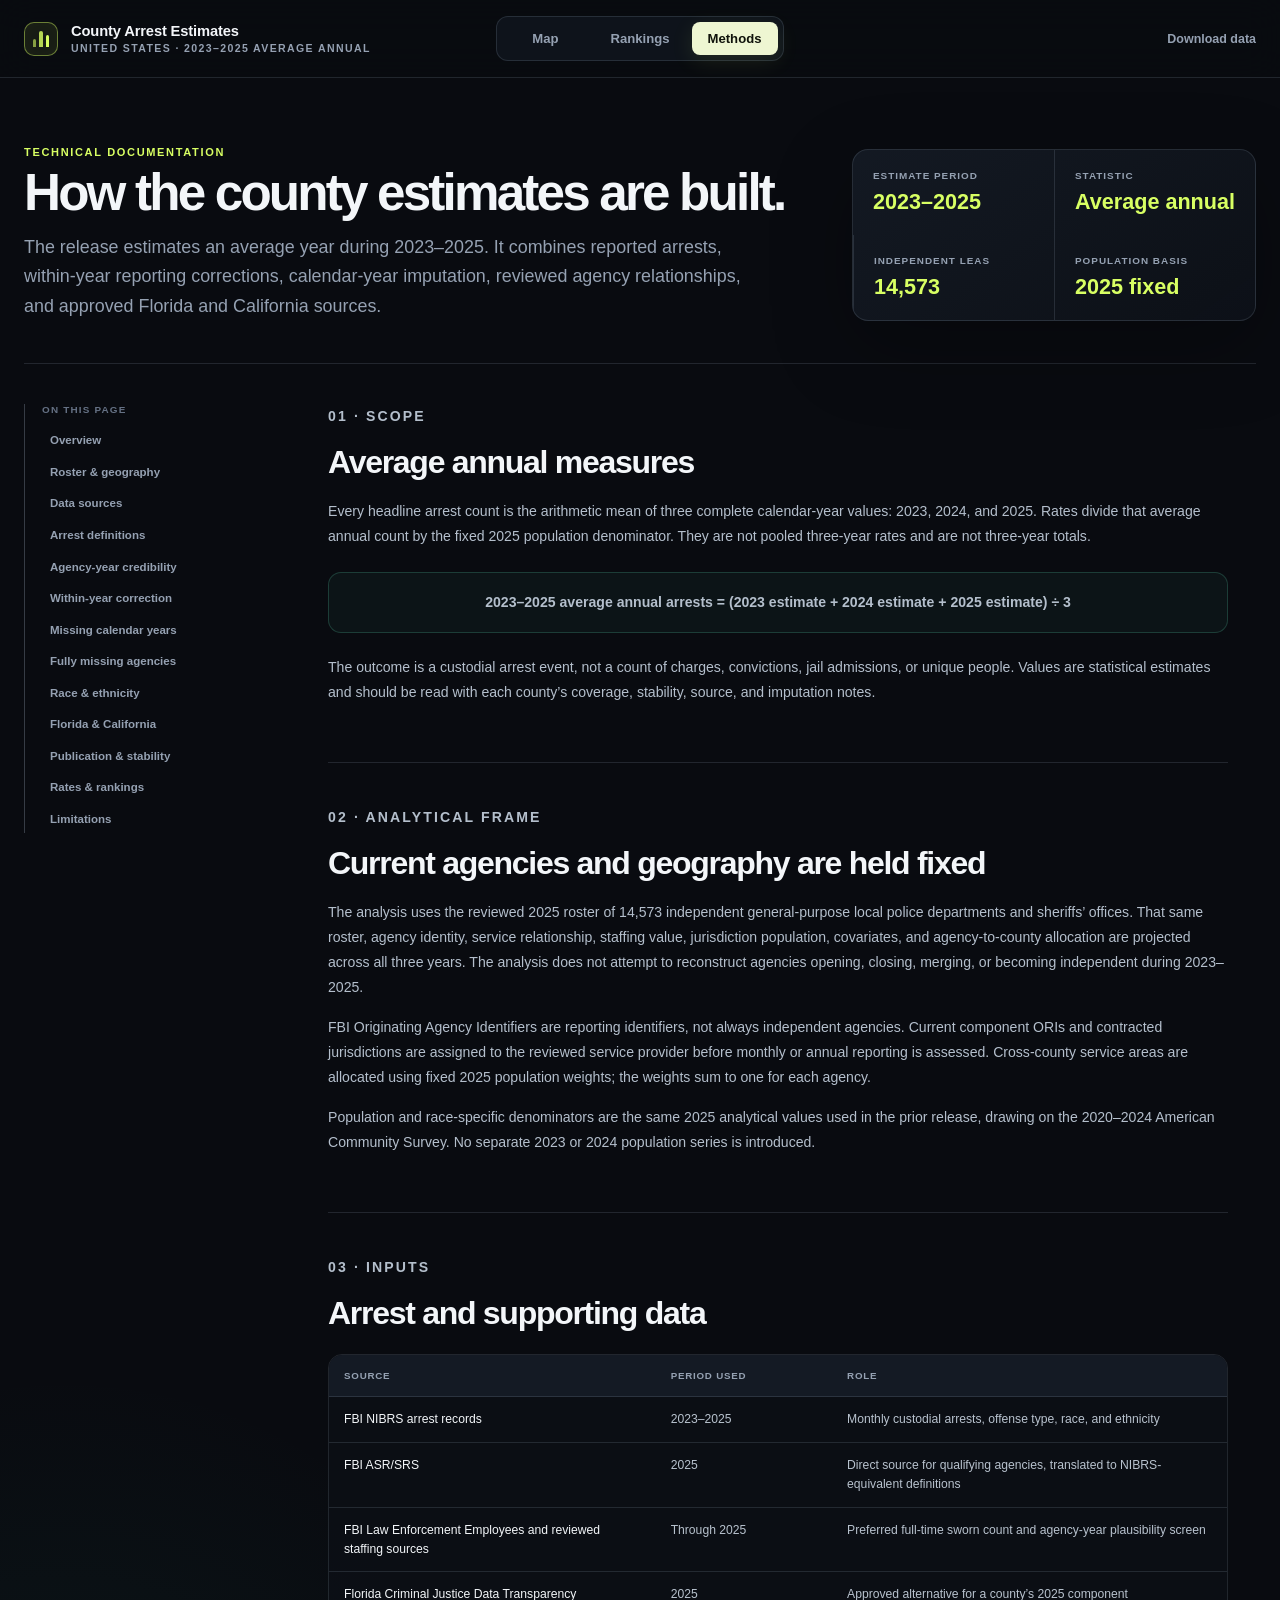
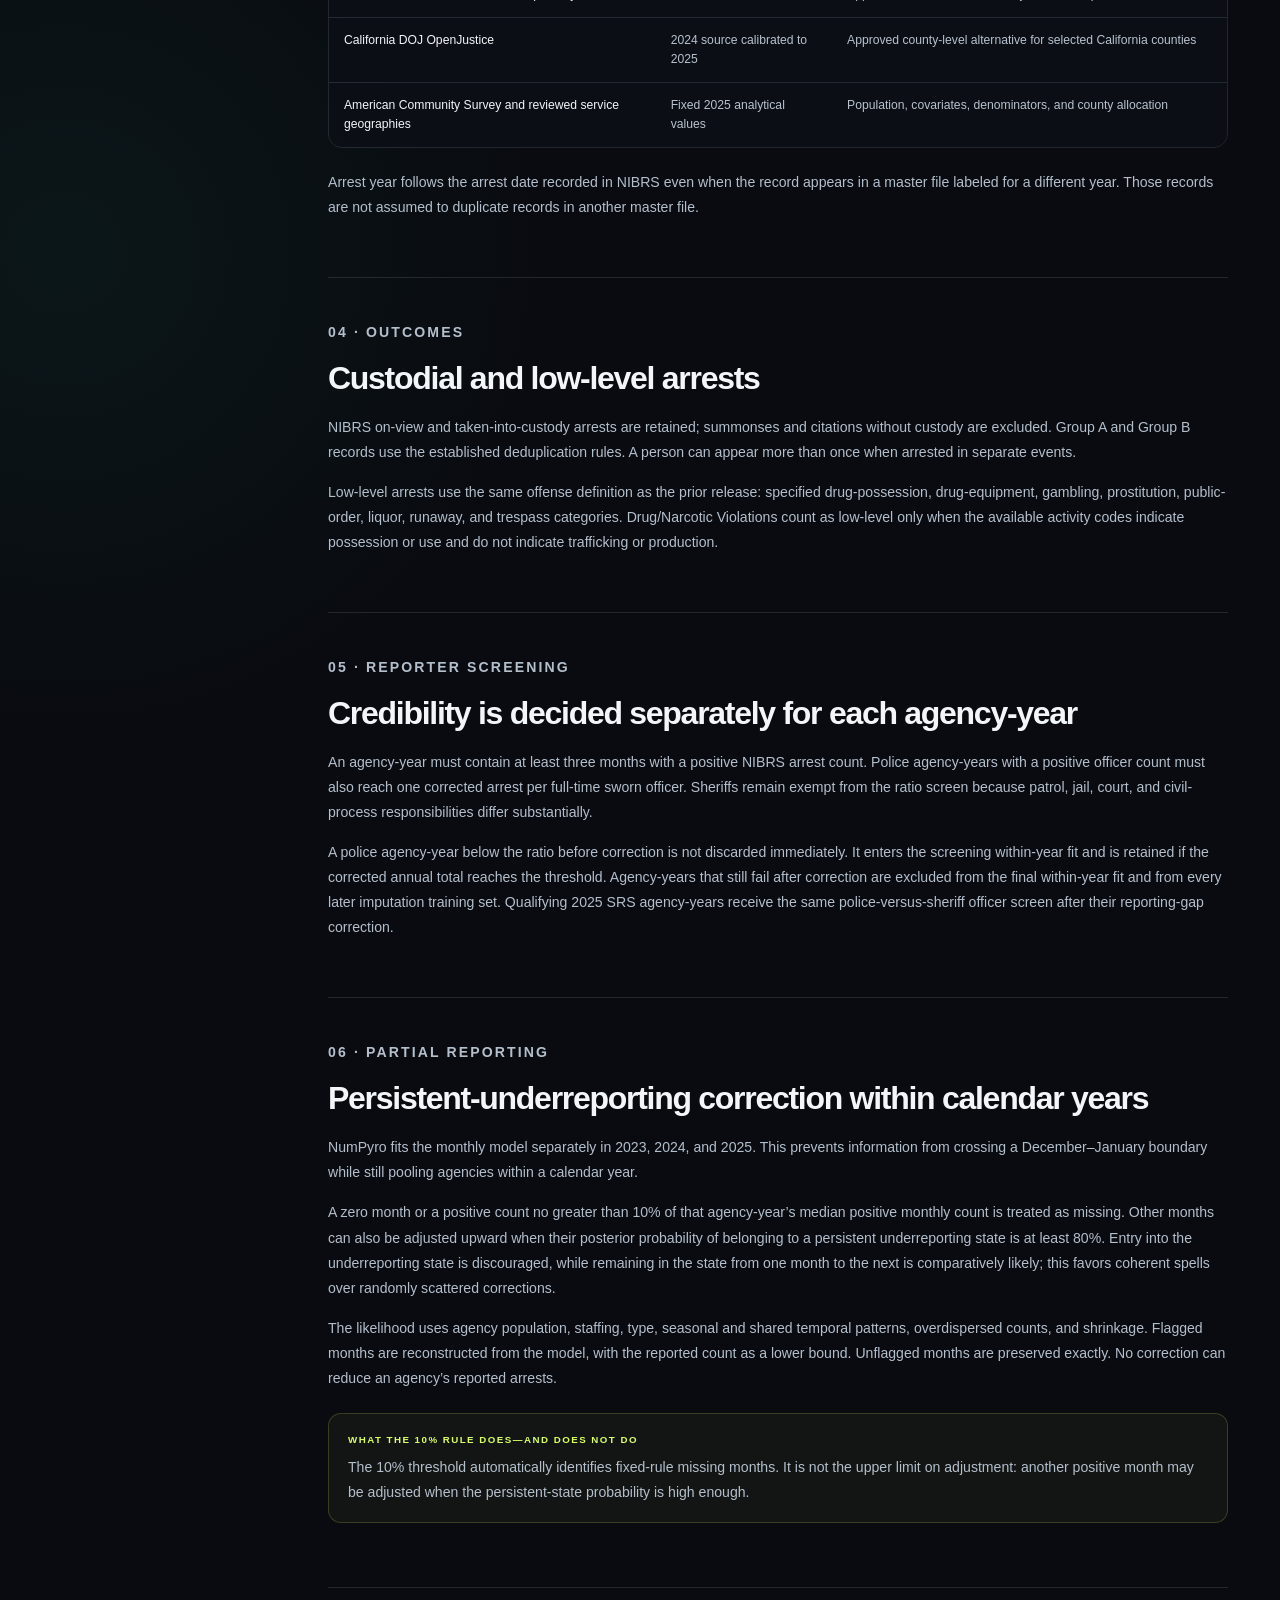
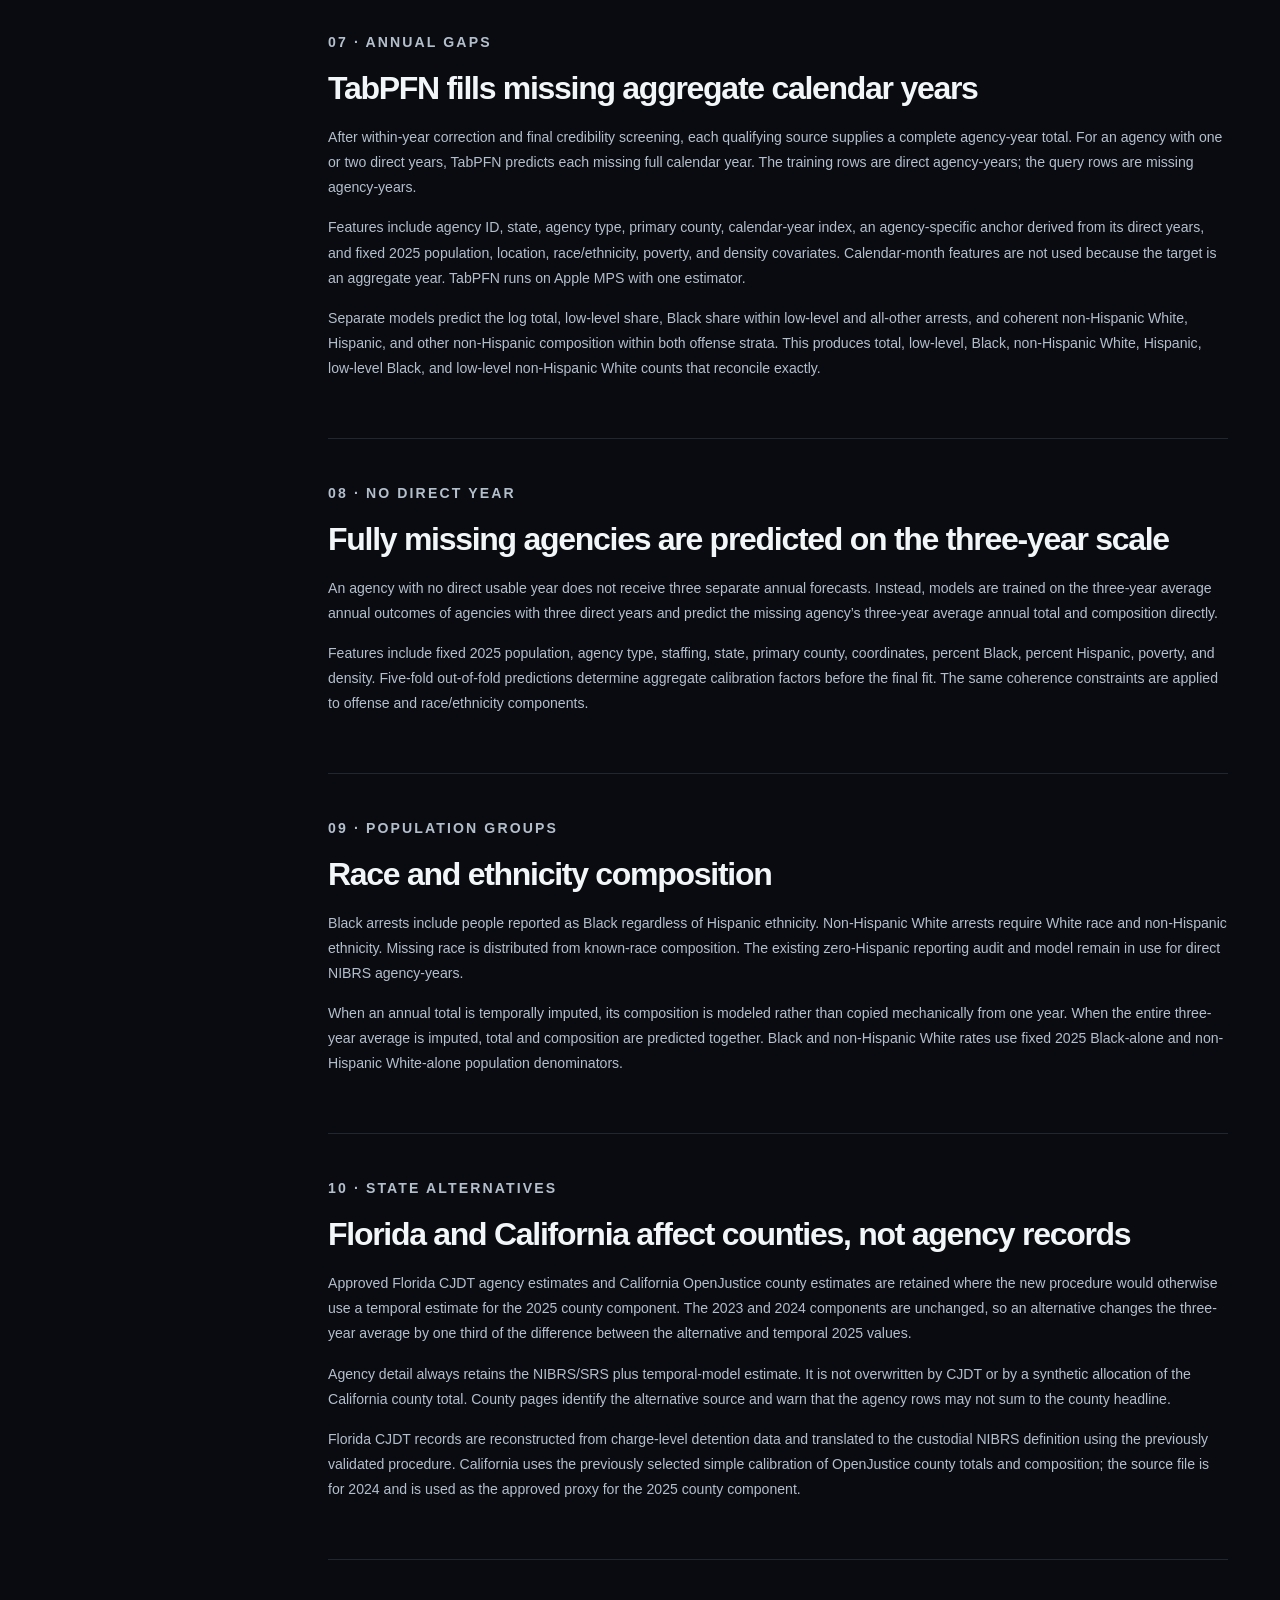
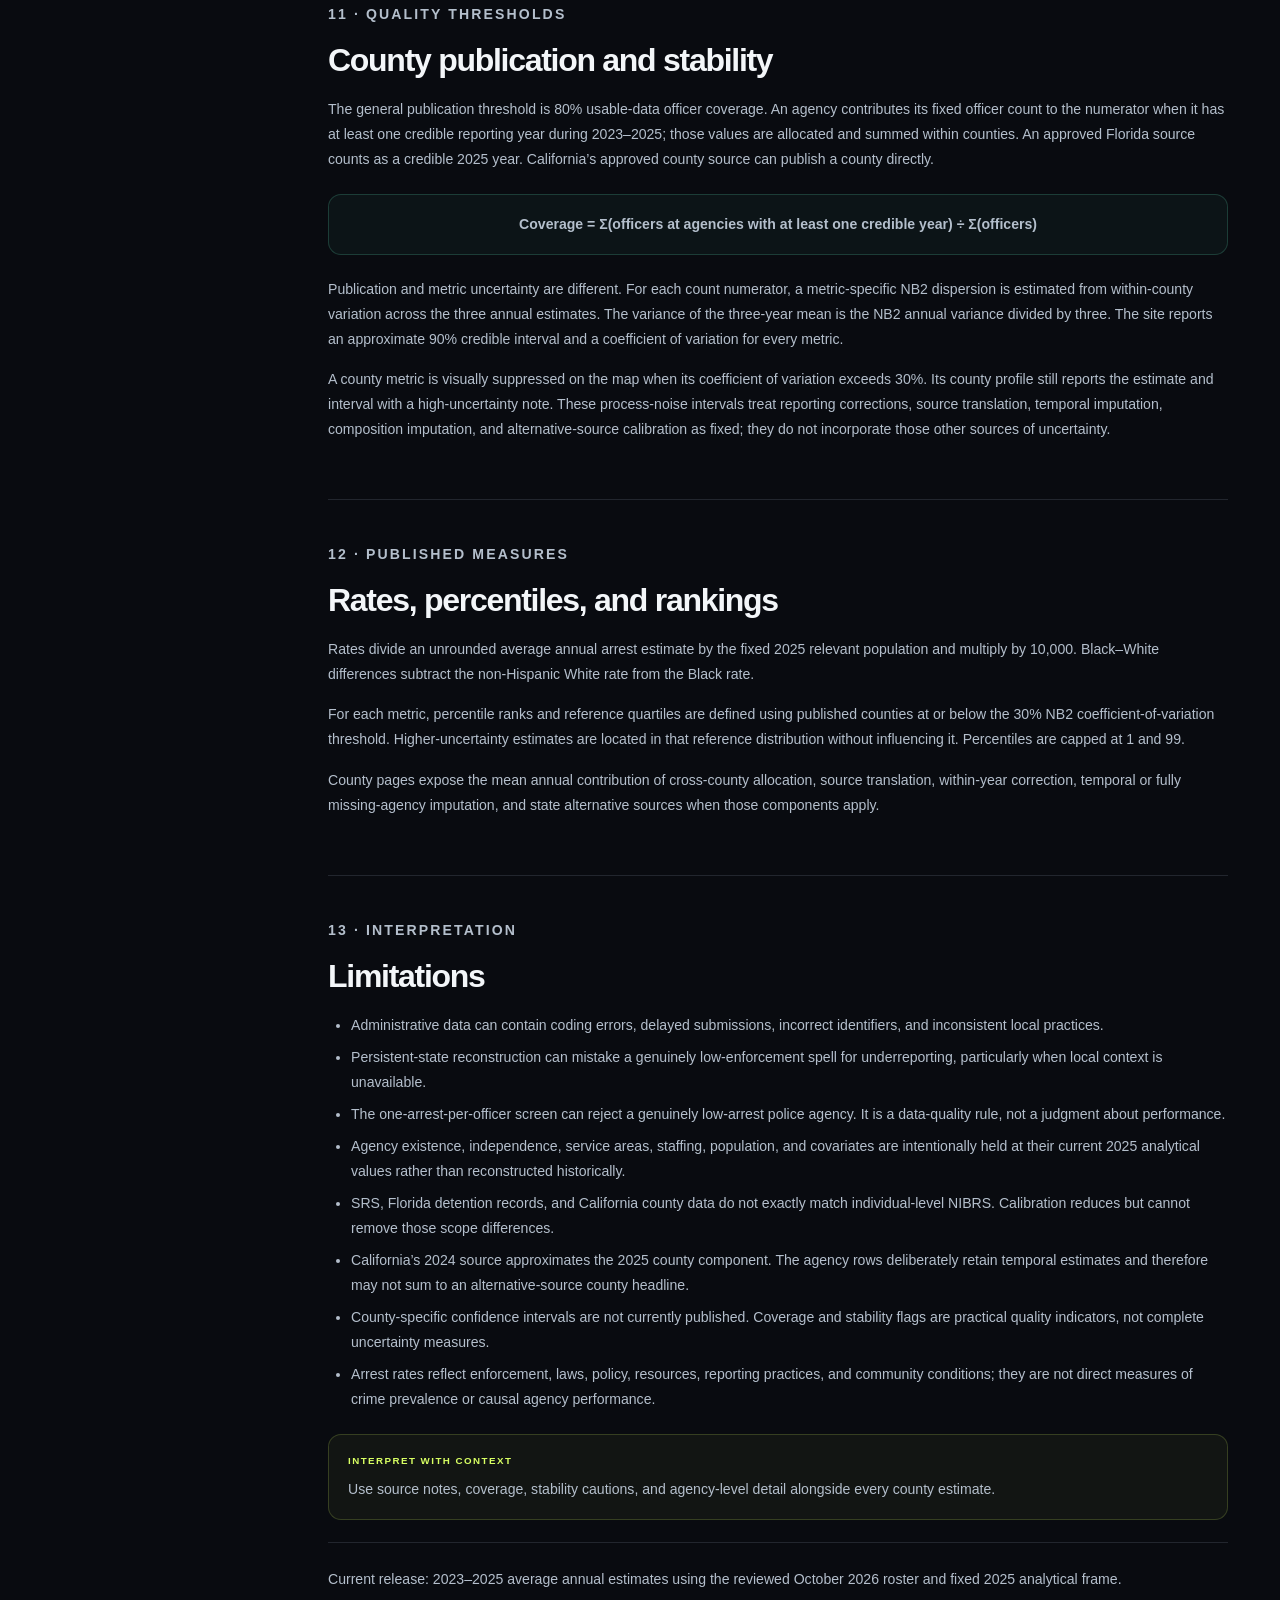
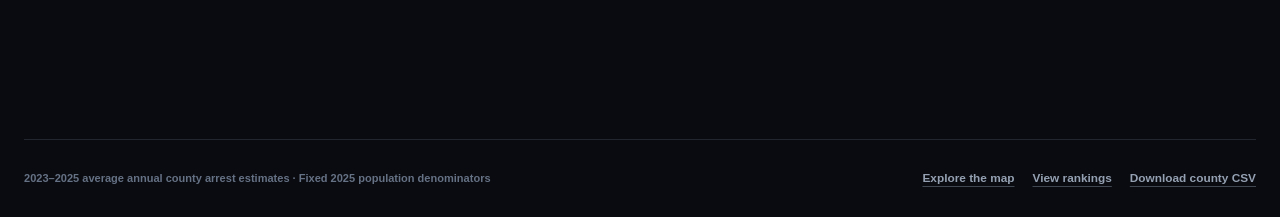
==== commit 797c71e6: "Publish 2023-2025 average annual estimates" ====
--- a/methods.html
+++ b/methods.html
@@ -3,30 +3,23 @@
   <head>
     <meta charset="utf-8" />
     <meta name="viewport" content="width=device-width, initial-scale=1" />
-    <meta
-      name="description"
-      content="Technical methods for the 2025 county arrest estimates, including agency inclusion, reporting corrections, imputation, validation, aggregation, and publication rules."
-    />
+    <meta name="description" content="Methods for the 2023–2025 average annual county arrest estimates." />
     <meta name="theme-color" content="#0a0c11" />
     <title>Methods · County Arrest Estimates</title>
-    <link rel="stylesheet" href="assets/styles.css?v=20261026-methods" />
+    <link rel="stylesheet" href="assets/styles.css?v=20261026-three-year" />
   </head>
   <body>
     <a class="skip-link" href="#main">Skip to content</a>
     <header class="site-header">
       <a class="brand" href="./#map" aria-label="County Arrest Estimates home">
         <span class="brand-mark" aria-hidden="true"><i></i><i></i><i></i></span>
-        <span>
-          <strong>County Arrest Estimates</strong>
-          <small>United States · 2025</small>
-        </span>
+        <span><strong>County Arrest Estimates</strong><small>United States · 2023–2025 average annual</small></span>
       </a>
       <nav class="primary-nav" aria-label="Primary navigation">
-        <a href="./#map">Map</a>
-        <a href="./#ranking">Rankings</a>
+        <a href="./#map">Map</a><a href="./#ranking">Rankings</a>
         <a class="active" href="methods.html" aria-current="page">Methods</a>
       </nav>
-      <a class="method-button" href="data/county-metrics.csv?v=20261026-california" download>Download data</a>
+      <a class="method-button" href="data/county-metrics.csv?v=20261026-three-year" download>Download data</a>
     </header>
 
     <main class="methods-main" id="main">
@@ -34,672 +27,142 @@
         <div class="methods-hero-copy">
           <p class="eyebrow">Technical documentation</p>
           <h1>How the county estimates are built.</h1>
-          <p class="lede">
-            The estimates combine reported arrests, reviewed agency relationships, statistical
-            corrections, and alternative state data. This page explains the choices that turn
-            those inputs into comparable county measures—and where uncertainty remains.
-          </p>
+          <p class="lede">The release estimates an average year during 2023–2025. It combines reported arrests, within-year reporting corrections, calendar-year imputation, reviewed agency relationships, and approved Florida and California sources.</p>
         </div>
         <div class="methods-release" aria-label="Release summary">
-          <div><span>Estimate year</span><strong>2025</strong></div>
+          <div><span>Estimate period</span><strong>2023–2025</strong></div>
+          <div><span>Statistic</span><strong>Average annual</strong></div>
           <div><span>Independent LEAs</span><strong>14,573</strong></div>
+          <div><span>Population basis</span><strong>2025 fixed</strong></div>
         </div>
       </header>
 
       <div class="methods-layout">
         <nav class="methods-toc" aria-label="Methods sections">
           <span>On this page</span>
-          <a href="#overview">Overview</a>
-          <a href="#agencies">Agency universe</a>
-          <a href="#relationships">ORIs &amp; contracting</a>
-          <a href="#sources">Data sources</a>
-          <a href="#definitions">Arrest definitions</a>
-          <a href="#race">Race &amp; ethnicity</a>
-          <a href="#staffing">Officer counts</a>
-          <a href="#reporters">Reporter criteria</a>
-          <a href="#underreporting">Within-year correction</a>
-          <a href="#imputation">Translation &amp; imputation</a>
-          <a href="#validation">Validation</a>
-          <a href="#aggregation">County aggregation</a>
-          <a href="#publication">Publication &amp; stability</a>
-          <a href="#rates">Rates &amp; rankings</a>
+          <a href="#overview">Overview</a><a href="#roster">Roster &amp; geography</a>
+          <a href="#sources">Data sources</a><a href="#definitions">Arrest definitions</a>
+          <a href="#credibility">Agency-year credibility</a><a href="#within-year">Within-year correction</a>
+          <a href="#missing-years">Missing calendar years</a><a href="#fully-missing">Fully missing agencies</a>
+          <a href="#composition">Race &amp; ethnicity</a><a href="#alternatives">Florida &amp; California</a>
+          <a href="#publication">Publication &amp; stability</a><a href="#rates">Rates &amp; rankings</a>
           <a href="#limitations">Limitations</a>
         </nav>
 
         <article class="methods-article">
           <section class="methods-section" id="overview">
-            <p class="eyebrow">01 · Scope</p>
-            <h2>Overview</h2>
-            <p>
-              This site presents estimates of arrests made during calendar year 2025 by
-              general-purpose local police departments and sheriffs’ offices in the 50 states
-              and the District of Columbia. Estimates are constructed first for each independently
-              operating law-enforcement agency and then apportioned and aggregated to counties.
-            </p>
-            <p>
-              The objective is to produce comparable county estimates despite incomplete national
-              reporting, differences between federal reporting systems, partial-year submissions,
-              and local contracting arrangements. The values are statistical estimates rather than
-              audited administrative totals. They should be interpreted with the coverage and
-              stability indicators shown throughout the site.
-            </p>
-            <div class="methods-callout">
-              <p class="eyebrow">Central distinction</p>
-              <p>
-                An FBI reporting identifier is not always an independent police agency. The
-                analysis first reconstructs independent service providers, then evaluates their
-                reporting and estimates their arrests.
-              </p>
-            </div>
+            <p class="eyebrow">01 · Scope</p><h2>Average annual measures</h2>
+            <p>Every headline arrest count is the arithmetic mean of three complete calendar-year values: 2023, 2024, and 2025. Rates divide that average annual count by the fixed 2025 population denominator. They are not pooled three-year rates and are not three-year totals.</p>
+            <div class="methods-formula"><p>2023–2025 average annual arrests = (2023 estimate + 2024 estimate + 2025 estimate) ÷ 3</p></div>
+            <p>The outcome is a custodial arrest event, not a count of charges, convictions, jail admissions, or unique people. Values are statistical estimates and should be read with each county’s coverage, stability, source, and imputation notes.</p>
           </section>
 
-          <section class="methods-section" id="agencies">
-            <p class="eyebrow">02 · Analytical roster</p>
-            <h2>Law-enforcement agencies included</h2>
-            <p>
-              The current roster contains <strong>14,573 independent law-enforcement agencies</strong>.
-              Included agencies must be an independently operating general-purpose local police
-              department or county-equivalent sheriff’s office.
-            </p>
-            <div class="methods-table-wrap">
-              <table class="methods-table">
-                <thead><tr><th>Agency type</th><th class="numeric">Agencies</th></tr></thead>
-                <tbody>
-                  <tr><td>General-purpose local police departments</td><td class="numeric">11,573</td></tr>
-                  <tr><td>Sheriffs’ offices</td><td class="numeric">3,000</td></tr>
-                  <tr><td><strong>Total</strong></td><td class="numeric"><strong>14,573</strong></td></tr>
-                </tbody>
-              </table>
-            </div>
-            <p>
-              The roster excludes state police, federal agencies, campus and school police,
-              transit police, airport and port police, tribal agencies, corrections agencies,
-              and other special-purpose agencies. Agencies determined to be inactive, dissolved,
-              or no longer independently operating are also excluded.
-            </p>
-            <p>
-              Sheriffs’ offices remain included even though their responsibilities vary. Some
-              provide extensive patrol services; others devote more staff to courts, jails, civil
-              process, or specialized functions. That heterogeneity is considered when staffing
-              and arrests-per-officer values are evaluated.
-            </p>
-            <p>
-              Excluded agencies and the supporting evidence remain in the research database but
-              are marked so they cannot enter the active analytical views. The current exclusion
-              ledger includes 43 inactive agencies and 11 non-general-purpose agencies.
-            </p>
-
-            <h3>Final arrest-data pathways</h3>
-            <div class="methods-table-wrap">
-              <table class="methods-table">
-                <thead><tr><th>Final pathway</th><th class="numeric">Agencies</th></tr></thead>
-                <tbody>
-                  <tr><td>Credible NIBRS data</td><td class="numeric">10,363</td></tr>
-                  <tr><td>ASR/SRS data translated to the NIBRS definition</td><td class="numeric">897</td></tr>
-                  <tr><td>Florida alternative data translated to the NIBRS definition</td><td class="numeric">126</td></tr>
-                  <tr><td>No usable arrest report; model-based agency estimate</td><td class="numeric">3,187</td></tr>
-                  <tr><td><strong>Total</strong></td><td class="numeric"><strong>14,573</strong></td></tr>
-                </tbody>
-              </table>
-            </div>
-            <p class="methods-note">Pathway counts describe the current release and may change when source data or the reviewed roster are updated.</p>
-          </section>
-
-          <section class="methods-section" id="relationships">
-            <p class="eyebrow">03 · Agency identity</p>
-            <h2>Independent agencies, ORIs, and contracting</h2>
-            <p>
-              An FBI Originating Agency Identifier, or <strong>ORI</strong>, is a reporting
-              identifier—not necessarily an independently operating police agency. One agency may
-              report through multiple ORIs, and an ORI bearing a municipality’s name may remain
-              active after that municipality contracts with another department or sheriff.
-            </p>
-            <p>
-              The roster therefore uses the independent service provider rather than the raw ORI
-              as its unit of analysis. It links <strong>14,866 current reporting or service
-              ORIs</strong> to 14,573 independent agencies. Of those agencies, 114 have more than
-              one current ORI, accounting for 293 ORIs beyond their primary provider identifiers.
-            </p>
-            <div class="methods-table-wrap">
-              <table class="methods-table">
-                <thead><tr><th>Reviewed relationship</th><th class="numeric">Records</th></tr></thead>
-                <tbody>
-                  <tr><td>Contract service</td><td class="numeric">207</td></tr>
-                  <tr><td>Service transfer</td><td class="numeric">16</td></tr>
-                  <tr><td>Joint department</td><td class="numeric">10</td></tr>
-                  <tr><td>Shared service area</td><td class="numeric">4</td></tr>
-                  <tr><td>Shared department</td><td class="numeric">1</td></tr>
-                </tbody>
-              </table>
-            </div>
-            <p>
-              Relationships were identified from locally preserved research using government and
-              agency records, staffing surveys, state and local contracting information, and,
-              where necessary, local news reporting. Each decision and its rationale are retained
-              in the research database.
-            </p>
-            <p>For a contracted municipality or component reporting ORI:</p>
-            <ol>
-              <li>Its current ORI is attached to the actual service provider.</li>
-              <li>Arrest records from all attached ORIs are summed before reporter status or annual estimates are determined.</li>
-              <li>The former or component agency does not receive a separate imputed arrest total.</li>
-              <li>Its service geography remains attached to the provider so arrests can be apportioned to the correct counties.</li>
-              <li>Inactive ORIs are retained for provenance but excluded from current reporting views.</li>
-            </ol>
-
-            <h3>Preventing population double counting</h3>
-            <p>
-              If the provider’s Census geography already represents its complete service area,
-              nested member populations are not added again. If the provider serves distinct
-              noncounty jurisdictions not contained in its own geography, unique member
-              geographies are summed. Identical Census geography sets are counted only once.
-            </p>
+          <section class="methods-section" id="roster">
+            <p class="eyebrow">02 · Analytical frame</p><h2>Current agencies and geography are held fixed</h2>
+            <p>The analysis uses the reviewed 2025 roster of 14,573 independent general-purpose local police departments and sheriffs’ offices. That same roster, agency identity, service relationship, staffing value, jurisdiction population, covariates, and agency-to-county allocation are projected across all three years. The analysis does not attempt to reconstruct agencies opening, closing, merging, or becoming independent during 2023–2025.</p>
+            <p>FBI Originating Agency Identifiers are reporting identifiers, not always independent agencies. Current component ORIs and contracted jurisdictions are assigned to the reviewed service provider before monthly or annual reporting is assessed. Cross-county service areas are allocated using fixed 2025 population weights; the weights sum to one for each agency.</p>
+            <p>Population and race-specific denominators are the same 2025 analytical values used in the prior release, drawing on the 2020–2024 American Community Survey. No separate 2023 or 2024 population series is introduced.</p>
           </section>
 
           <section class="methods-section" id="sources">
-            <p class="eyebrow">04 · Inputs</p>
-            <h2>Data sources</h2>
-            <div class="methods-table-wrap">
-              <table class="methods-table">
-                <thead><tr><th>Source</th><th>Years</th><th>Use</th></tr></thead>
-                <tbody>
-                  <tr><td>FBI National Incident-Based Reporting System (NIBRS)</td><td>2025</td><td>Individual custodial arrests, offenses, race and ethnicity, and monthly reporting</td></tr>
-                  <tr><td>FBI Arrest Summary Reporting / Summary Reporting System (ASR/SRS)</td><td>2025</td><td>Agency arrest summaries and SRS-format counterparts for NIBRS training agencies</td></tr>
-                  <tr><td>FBI Crime Data Explorer agency and ORI records</td><td>Primarily 2024–2025</td><td>Initial agency universe, identifiers, and agency type</td></tr>
-                  <tr><td>FBI Law Enforcement Employees (LEE)</td><td>2020–2024</td><td>Full-time and part-time sworn staffing</td></tr>
-                  <tr><td>Census of State and Local Law Enforcement Agencies (CSLLEA)</td><td>2018</td><td>Agency existence, type, independence, and staffing cross-checks</td></tr>
-                  <tr><td>Law Enforcement Management and Administrative Statistics (LEMAS)</td><td>2020</td><td>Agency-status and staffing cross-checks</td></tr>
-                  <tr><td>Census Bureau Annual Survey of Public Employment and Payroll (ASPEP)</td><td>2022</td><td>Government-level police staffing and reported-versus-imputed status</td></tr>
-                  <tr><td>Targeted verified staffing records</td><td>2024–2025</td><td>A small number of reviewed staffing corrections, including Kentucky DOCJT and FBI employee-count records</td></tr>
-                  <tr><td>American Community Survey five-year estimates</td><td>2020–2024</td><td>Population, service areas, race and ethnicity, poverty, and density</td></tr>
-                  <tr><td>Census Gazetteer and place-within-county geography</td><td>2024</td><td>County geography and allocation of places that cross county lines</td></tr>
-                  <tr><td>Florida Criminal Justice Data Transparency (CJDT)</td><td>2025</td><td>Charge-level detention arrests used where national agency data are unusable</td></tr>
-                  <tr><td>California DOJ OpenJustice</td><td>2024</td><td>County arrest totals and composition for selected California counties</td></tr>
-                  <tr><td>Reviewed agency-status and service-arrangement records</td><td>Multiple</td><td>Contracting, consolidation, inactivity, parent-agency, and crosswalk decisions</td></tr>
-                </tbody>
-              </table>
-            </div>
-            <p>
-              The 2020–2024 ACS is a period estimate rather than a point-in-time 2025
-              population count. It is used because it provides a consistent national set of
-              county, place, place-within-county, and race-specific denominators.
-            </p>
+            <p class="eyebrow">03 · Inputs</p><h2>Arrest and supporting data</h2>
+            <div class="methods-table-wrap"><table class="methods-table">
+              <thead><tr><th>Source</th><th>Period used</th><th>Role</th></tr></thead>
+              <tbody>
+                <tr><td>FBI NIBRS arrest records</td><td>2023–2025</td><td>Monthly custodial arrests, offense type, race, and ethnicity</td></tr>
+                <tr><td>FBI ASR/SRS</td><td>2025</td><td>Direct source for qualifying agencies, translated to NIBRS-equivalent definitions</td></tr>
+                <tr><td>FBI Law Enforcement Employees and reviewed staffing sources</td><td>Through 2025</td><td>Preferred full-time sworn count and agency-year plausibility screen</td></tr>
+                <tr><td>Florida Criminal Justice Data Transparency</td><td>2025</td><td>Approved alternative for a county’s 2025 component</td></tr>
+                <tr><td>California DOJ OpenJustice</td><td>2024 source calibrated to 2025</td><td>Approved county-level alternative for selected California counties</td></tr>
+                <tr><td>American Community Survey and reviewed service geographies</td><td>Fixed 2025 analytical values</td><td>Population, covariates, denominators, and county allocation</td></tr>
+              </tbody>
+            </table></div>
+            <p>Arrest year follows the arrest date recorded in NIBRS even when the record appears in a master file labeled for a different year. Those records are not assumed to duplicate records in another master file.</p>
           </section>
 
           <section class="methods-section" id="definitions">
-            <p class="eyebrow">05 · Outcome definitions</p>
-            <h2>What counts as an arrest?</h2>
-            <p>
-              The target measure is a <strong>custodial arrest event</strong>, not every
-              enforcement contact reported in an arrest-related system. NIBRS distinguishes an
-              on-view arrest without a warrant or prior incident report (<code>O</code>), a person
-              taken into custody based on a warrant and/or prior incident report
-              (<code>T</code>), and a summons or citation without custody (<code>S</code>).
-            </p>
-            <p>
-              The estimates retain <code>O</code> and <code>T</code> arrests and exclude
-              <code>S</code> summonses and citations because agencies report them inconsistently.
-              NIBRS does not permit <code>T</code> arrests to be separated reliably into
-              warrant-only and prior-incident-report arrests.
-            </p>
-            <p>
-              One NIBRS row represents one counted custodial arrestee record. For Group A
-              offenses, count-arrestee and single-incident records are retained while additional
-              multiple-incident representations of the same arrestee are excluded. Group B
-              records are deduplicated using ORI, arrest transaction number, arrest date, and
-              arrestee sequence number.
-            </p>
-            <p>
-              A person may appear more than once if arrested in separate events. Arrest totals
-              are therefore neither unique-person counts nor counts of charges, convictions, or
-              jail admissions.
-            </p>
-
-            <h3>Low-level arrests</h3>
-            <p>
-              Each NIBRS custodial arrest is classified using its primary or most serious arrest
-              offense. “Low-level” is an analytical category, not a judgment about the statutory
-              grade or consequences of an individual case.
-            </p>
-            <div class="methods-table-wrap">
-              <table class="methods-table">
-                <thead><tr><th>NIBRS code</th><th>Included offense</th></tr></thead>
-                <tbody>
-                  <tr><td>23C</td><td>Shoplifting</td></tr>
-                  <tr><td>35A</td><td>Drug/Narcotic Violations only when linked activity indicates possession, concealment, use, or consumption—and no trafficking or production</td></tr>
-                  <tr><td>35B</td><td>Drug Equipment Violations</td></tr>
-                  <tr><td>39A–39D</td><td>Betting, wagering, operating or assisting gambling, gambling-equipment violations, and sports tampering</td></tr>
-                  <tr><td>40A</td><td>Prostitution</td></tr>
-                  <tr><td>40C</td><td>Purchasing Prostitution</td></tr>
-                  <tr><td>90B</td><td>Curfew, Loitering, or Vagrancy Violations</td></tr>
-                  <tr><td>90C</td><td>Disorderly Conduct</td></tr>
-                  <tr><td>90E</td><td>Drunkenness</td></tr>
-                  <tr><td>90F</td><td>Family Offenses, Nonviolent</td></tr>
-                  <tr><td>90G</td><td>Liquor Law Violations</td></tr>
-                  <tr><td>90I</td><td>Runaway</td></tr>
-                  <tr><td>90J</td><td>Trespass of Real Property</td></tr>
-                </tbody>
-              </table>
-            </div>
-            <p>
-              A 35A arrest is low-level only when all available activity codes indicate
-              possession/concealment and/or use/consumption. Trafficking, manufacturing, and
-              distribution are excluded. If the required activity information is absent, a 35A
-              arrest is not assigned to the low-level category.
-            </p>
+            <p class="eyebrow">04 · Outcomes</p><h2>Custodial and low-level arrests</h2>
+            <p>NIBRS on-view and taken-into-custody arrests are retained; summonses and citations without custody are excluded. Group A and Group B records use the established deduplication rules. A person can appear more than once when arrested in separate events.</p>
+            <p>Low-level arrests use the same offense definition as the prior release: specified drug-possession, drug-equipment, gambling, prostitution, public-order, liquor, runaway, and trespass categories. Drug/Narcotic Violations count as low-level only when the available activity codes indicate possession or use and do not indicate trafficking or production.</p>
           </section>
 
-          <section class="methods-section" id="race">
-            <p class="eyebrow">06 · Population groups</p>
-            <h2>Race and ethnicity</h2>
-            <ul>
-              <li><strong>Black arrests</strong> include arrestees reported as Black or African American, regardless of Hispanic ethnicity. The denominator is the ACS Black-alone population.</li>
-              <li><strong>Non-Hispanic White arrests</strong> include arrestees reported as White and not Hispanic or Latino. The denominator is the ACS non-Hispanic White-alone population.</li>
-              <li><strong>Black–White rate differences</strong> equal the Black rate minus the non-Hispanic White rate. They are differences per 100,000 residents, not ratios.</li>
-            </ul>
-            <p>
-              Race and ethnicity are not complete in every source. For credible NIBRS reporters,
-              directly observed Black shares among arrestees with known race are used when
-              available. Missing race is implicitly distributed according to estimated known-race
-              composition. For agencies without usable NIBRS race detail, Black shares are
-              predicted with the TabPFN procedure described below.
-            </p>
-            <p>
-              Missing ethnicity among arrestees reported as White may be divided between Hispanic
-              and non-Hispanic White, but a person reported as Black or another non-White race is
-              not reclassified as Hispanic merely because ethnicity is missing.
-            </p>
-            <p>
-              An agency is flagged for possible Hispanic underreporting when it reports no
-              Hispanic arrests and either comparable nearby agencies have a median Hispanic share
-              above 5% or the agency’s jurisdiction is more than 5% Hispanic. When applicable, an
-              offense-specific model estimates the Hispanic share within the combined
-              White/Hispanic pool. Unknown race is allocated separately between non-Hispanic
-              White and other non-Hispanic categories using agency, state-offense, and
-              national-offense fallbacks. Final margins are constrained to reconcile to the
-              agency total.
-            </p>
+          <section class="methods-section" id="credibility">
+            <p class="eyebrow">05 · Reporter screening</p><h2>Credibility is decided separately for each agency-year</h2>
+            <p>An agency-year must contain at least three months with a positive NIBRS arrest count. Police agency-years with a positive officer count must also reach one corrected arrest per full-time sworn officer. Sheriffs remain exempt from the ratio screen because patrol, jail, court, and civil-process responsibilities differ substantially.</p>
+            <p>A police agency-year below the ratio before correction is not discarded immediately. It enters the screening within-year fit and is retained if the corrected annual total reaches the threshold. Agency-years that still fail after correction are excluded from the final within-year fit and from every later imputation training set. Qualifying 2025 SRS agency-years receive the same police-versus-sheriff officer screen after their reporting-gap correction.</p>
           </section>
 
-          <section class="methods-section" id="staffing">
-            <p class="eyebrow">07 · Staffing</p>
-            <h2>Officer-count selection</h2>
-            <p>
-              The analysis focuses on <strong>full-time sworn officers</strong>. Part-time sworn
-              counts are retained and used to investigate unusual or missing full-time values, but
-              are not added to the primary officer denominator.
-            </p>
-            <p>
-              Staffing observations were compared across LEE 2020–2024, 2020 LEMAS, 2018 CSLLEA,
-              and 2022 ASPEP. The ASPEP record retains whether a value was reported or imputed.
-              When sources generally agreed, the most recent positive LEE count was preferred.
-            </p>
-            <p>
-              Strong disagreements were audited for crosswalk errors, obsolete ORIs,
-              parent-agency staffing assigned to a former local agency, inclusion of jail staff,
-              and implausible staffing relative to population or arrests. When disagreement
-              remained, the source producing the more plausible combination of officers per
-              resident and arrests per officer was selected or the case was marked ambiguous.
-              Sheriff comparisons were treated more cautiously because sources differ in their
-              treatment of jail, court, and civil-process staff.
-            </p>
-            <p>Agencies without an available positive full-time count are audited separately and are not silently assigned zero officers.</p>
+          <section class="methods-section" id="within-year">
+            <p class="eyebrow">06 · Partial reporting</p><h2>Persistent-underreporting correction within calendar years</h2>
+            <p>NumPyro fits the monthly model separately in 2023, 2024, and 2025. This prevents information from crossing a December–January boundary while still pooling agencies within a calendar year.</p>
+            <p>A zero month or a positive count no greater than 10% of that agency-year’s median positive monthly count is treated as missing. Other months can also be adjusted upward when their posterior probability of belonging to a persistent underreporting state is at least 80%. Entry into the underreporting state is discouraged, while remaining in the state from one month to the next is comparatively likely; this favors coherent spells over randomly scattered corrections.</p>
+            <p>The likelihood uses agency population, staffing, type, seasonal and shared temporal patterns, overdispersed counts, and shrinkage. Flagged months are reconstructed from the model, with the reported count as a lower bound. Unflagged months are preserved exactly. No correction can reduce an agency’s reported arrests.</p>
+            <div class="methods-callout"><p class="eyebrow">What the 10% rule does—and does not do</p><p>The 10% threshold automatically identifies fixed-rule missing months. It is not the upper limit on adjustment: another positive month may be adjusted when the persistent-state probability is high enough.</p></div>
           </section>
 
-          <section class="methods-section" id="reporters">
-            <p class="eyebrow">08 · Data eligibility</p>
-            <h2>Credible national reporters</h2>
-            <p>
-              Reporter status is determined only after all current ORIs belonging to the same
-              independent agency have been consolidated. An agency initially qualifies as a
-              credible NIBRS reporter if it has at least <strong>three months in 2025 with one or
-              more qualifying custodial NIBRS arrests</strong>. A historical participation flag
-              or directory listing is not sufficient.
-            </p>
-            <p>
-              A second plausibility rule is applied after within-year underreporting correction.
-              A non-sheriff police agency is not considered a usable reporter if its corrected
-              annual count is less than <strong>one arrest per selected full-time sworn
-              officer</strong>. Its report is then treated as unusable for estimation and coverage.
-              Sheriffs are exempt because their staffing and functions are too heterogeneous for
-              the same threshold to be reliable.
-            </p>
-            <p>
-              An agency does not need twelve positive months. Missing or abnormally low months are
-              addressed through the within-year correction. For agencies without credible NIBRS,
-              ASR/SRS is usable when the agency has no positive NIBRS months and at least three
-              positive ASR/SRS months. Agencies with neither source proceed to Florida
-              alternative data, where available, or national missing-agency imputation.
-            </p>
+          <section class="methods-section" id="missing-years">
+            <p class="eyebrow">07 · Annual gaps</p><h2>TabPFN fills missing aggregate calendar years</h2>
+            <p>After within-year correction and final credibility screening, each qualifying source supplies a complete agency-year total. For an agency with one or two direct years, TabPFN predicts each missing full calendar year. The training rows are direct agency-years; the query rows are missing agency-years.</p>
+            <p>Features include agency ID, state, agency type, primary county, calendar-year index, an agency-specific anchor derived from its direct years, and fixed 2025 population, location, race/ethnicity, poverty, and density covariates. Calendar-month features are not used because the target is an aggregate year. TabPFN runs on Apple MPS with one estimator.</p>
+            <p>Separate models predict the log total, low-level share, Black share within low-level and all-other arrests, and coherent non-Hispanic White, Hispanic, and other non-Hispanic composition within both offense strata. This produces total, low-level, Black, non-Hispanic White, Hispanic, low-level Black, and low-level non-Hispanic White counts that reconcile exactly.</p>
           </section>
 
-          <section class="methods-section" id="underreporting">
-            <p class="eyebrow">09 · Partial-year reporting</p>
-            <h2>Within-year underreporting correction</h2>
-            <p>
-              Some agencies submit credible counts for part of the year but report zero or
-              unusually low counts in other months. Rather than annualizing the number of active
-              months, the analysis uses a hierarchical monthly state-space model.
-            </p>
-            <p>The model estimates an agency’s expected monthly trajectory from:</p>
-            <ul>
-              <li>its typical arrest level;</li>
-              <li>population, agency type, location, staffing, and reporting source;</li>
-              <li>a shared national monthly path;</li>
-              <li>three shrinkable time-varying factors; and</li>
-              <li>a tightly regularized agency-specific monthly path.</li>
-            </ul>
-            <p>
-              Counts follow a negative-binomial model, which permits more month-to-month variation
-              than a Poisson model. Estimation is implemented in <strong>NumPyro</strong>, a
-              probabilistic-programming library for Python and JAX.
-            </p>
-            <p>A month is treated as potentially missing when its count is zero or no more than 10% of that agency’s median positive monthly count.</p>
-            <p>
-              Flagged months are excluded from the model likelihood and reconstructed from adjacent
-              months, agency characteristics, and shared temporal patterns. Their reported count is
-              retained as a lower bound. Every other reported month—including large upward
-              spikes—is preserved exactly. A sparse surge component prevents legitimate unusually
-              high months from being pulled downward automatically.
-            </p>
-            <p>
-              The result is an expected count for a reporting gap, not a claim to have recovered
-              the exact number of arrests. Florida CJDT monthly event counts receive the same type
-              of correction before source translation.
-            </p>
+          <section class="methods-section" id="fully-missing">
+            <p class="eyebrow">08 · No direct year</p><h2>Fully missing agencies are predicted on the three-year scale</h2>
+            <p>An agency with no direct usable year does not receive three separate annual forecasts. Instead, models are trained on the three-year average annual outcomes of agencies with three direct years and predict the missing agency’s three-year average annual total and composition directly.</p>
+            <p>Features include fixed 2025 population, agency type, staffing, state, primary county, coordinates, percent Black, percent Hispanic, poverty, and density. Five-fold out-of-fold predictions determine aggregate calibration factors before the final fit. The same coherence constraints are applied to offense and race/ethnicity components.</p>
           </section>
 
-          <section class="methods-section" id="imputation">
-            <p class="eyebrow">10 · Harmonization</p>
-            <h2>Source translation and imputation</h2>
-            <div class="methods-definition">
-              <p>
-                <strong>Tabular Prior-Data Fitted Network (TabPFN)</strong> is a pretrained neural
-                network designed for supervised prediction with tabular data. In this project it
-                is used to translate SRS and Florida data to NIBRS-equivalent measures, impute
-                agencies with no usable arrest data, and estimate Black arrest shares when usable
-                NIBRS race detail is unavailable.
-              </p>
-            </div>
-
-            <h3>ASR/SRS translation</h3>
-            <p>
-              ASR/SRS summaries do not measure arrests exactly like the filtered individual-level
-              NIBRS records. TabPFN models are trained on credible NIBRS agencies for which both
-              exact NIBRS custodial counts and SRS-format aggregates are available.
-            </p>
-            <p>
-              Separate models estimate the NIBRS-equivalent annual total and low-level share.
-              Predictors include SRS total arrests, its observable low-level share, population,
-              agency type, staffing, geography, poverty, density, and local demographic
-              composition. The model first translates the reported SRS total to the
-              reported-NIBRS scale. That result is then multiplied by the agency’s own
-              within-year corrected-to-reported SRS ratio, keeping source-system differences
-              separate from reporting outages.
-            </p>
-            <p>
-              Because SRS provides separate race and ethnicity margins rather than a joint table,
-              additional models estimate the non-Hispanic White and Hispanic portions. Final
-              components are constrained to sum to the translated total.
-            </p>
-
-            <h3>Agencies with no usable arrest source</h3>
-            <p>
-              For agencies without usable NIBRS, SRS, or qualifying Florida data, TabPFN models
-              trained on credible NIBRS reporters estimate the full set of measures. Separate
-              models predict total arrests on a logarithmic scale, low-level share on a log-odds
-              scale, Black shares, and race/ethnicity composition within low-level and all-other
-              arrests.
-            </p>
-            <p>
-              Predictors include population, police-versus-sheriff status, latitude and longitude,
-              full-time officers, state, primary county, percent Black, percent Hispanic, poverty,
-              and population density.
-            </p>
-            <div class="methods-formula"><p>Estimated low-level arrests = calibrated total arrests × calibrated low-level share</p></div>
-            <p>
-              Race and ethnicity are predicted as shares and multiplied by the corresponding
-              offense total. Multiplicative raking makes the components reconcile exactly to the
-              total, offense, and race/ethnicity margins. Calibration uses held-out agencies from
-              counties that initially had complete coverage. Where possible, agencies accounting
-              for approximately 20% of county officers were withheld, approximating the missingness
-              faced at the 80% publication threshold.
-            </p>
-            <p>
-              A fully imputed agency contributes to a published county estimate, but does not
-              count as a usable-data reporter in the coverage calculation.
-            </p>
-
-            <h3>Black arrest shares</h3>
-            <p>
-              Directly observed Black shares are retained for credible NIBRS agencies with known
-              race data. For other national agencies—including SRS reporters and agencies with no
-              usable report—a separately validated TabPFN share model uses agency characteristics
-              to estimate total and low-level Black shares. Florida and California use their
-              source-specific procedures described below.
-            </p>
-
-            <h3>Florida alternative data</h3>
-            <p>
-              Florida CJDT files are charge-level rather than event-level. Processing selects 2025
-              records, uses booking date only when arrest date is absent, removes exact duplicates
-              and duplicate charge keys, maps arresting ORIs to independent agencies, and
-              reconstructs events using agency, person identifier, and arrest date. Charge ID is a
-              conservative fallback when person ID is missing.
-            </p>
-            <p>
-              To approximate custodial NIBRS arrests, the filtered event count excludes records
-              consisting only of failure to appear, fugitive or out-of-county warrants, probation
-              or parole violations, contempt, generic warrants, explicit “not an arrest” records,
-              or routine traffic. DUI, hit-and-run, fleeing or eluding, and vehicular homicide or
-              manslaughter are retained.
-            </p>
-            <p>
-              Corrected monthly CJDT features and agency characteristics enter TabPFN models that
-              estimate NIBRS-equivalent totals, low-level shares, and racial and ethnic composition.
-              Training was limited to 116 dual-source agencies whose corrected CJDT and NIBRS
-              totals were not sharply inconsistent. Twenty agencies with a twofold-or-larger
-              discrepancy in either direction were excluded from training. Their NIBRS estimate
-              was retained when corrected NIBRS was higher; CJDT-based metrics were used when
-              corrected CJDT was higher. Of 130 final CJDT candidates, 126 passed the minimum
-              adjusted arrest-per-officer rule.
-            </p>
-
-            <h3>California alternative data</h3>
-            <p>
-              California OpenJustice provides county—not agency—arrest data. The latest statewide
-              file used here covers 2024, creating a one-year source-to-target lag. Its categories
-              do not reproduce the site’s low-level definition exactly.
-            </p>
-            <p>
-              Both TabPFN and a simpler calibration were evaluated for California. The
-              <strong>simple calibration was selected for production</strong>; California’s final
-              county estimates do not use TabPFN. The procedure scales the OpenJustice total by
-              the aggregate target-to-source ratio and applies arrest-weighted log-odds offsets to
-              its misdemeanor-plus-status, Black, and non-Hispanic White shares.
-            </p>
-            <p>
-              Total and low-level calibration used 37 counties with complete usable-data officer
-              coverage; race-specific calibration used 23 counties with stable race estimates.
-              Counties where OpenJustice and the national estimate differed by more than a factor
-              of two were excluded from training. The method publishes 10 otherwise-suppressed
-              California counties. Because the source is county aggregated, no synthetic agency
-              allocation is created; the calibrated county estimate replaces the county total.
-            </p>
+          <section class="methods-section" id="composition">
+            <p class="eyebrow">09 · Population groups</p><h2>Race and ethnicity composition</h2>
+            <p>Black arrests include people reported as Black regardless of Hispanic ethnicity. Non-Hispanic White arrests require White race and non-Hispanic ethnicity. Missing race is distributed from known-race composition. The existing zero-Hispanic reporting audit and model remain in use for direct NIBRS agency-years.</p>
+            <p>When an annual total is temporally imputed, its composition is modeled rather than copied mechanically from one year. When the entire three-year average is imputed, total and composition are predicted together. Black and non-Hispanic White rates use fixed 2025 Black-alone and non-Hispanic White-alone population denominators.</p>
           </section>
 
-          <section class="methods-section" id="validation">
-            <p class="eyebrow">11 · Model checks</p>
-            <h2>Validation</h2>
-            <p>
-              <strong>K-fold cross-validation</strong> divides observations into <em>k</em>
-              groups, repeatedly trains on <em>k−1</em> groups, and evaluates predictions for the
-              omitted group. It measures performance on agencies or counties not seen during
-              fitting.
-            </p>
-            <ul>
-              <li>Five-fold held-out-agency validation was used for SRS-to-NIBRS translation.</li>
-              <li>Ten-fold county-grouped validation was used for Florida so agencies from the same county did not appear in both training and testing.</li>
-              <li>Ten-fold held-out-county validation was used for California.</li>
-              <li>Structured agency and county holdouts, including simulated 80% officer coverage, were used for the national missing-agency models.</li>
-            </ul>
-            <p>
-              Validation examined total counts, low-level shares, racial and ethnic composition,
-              rates, and Black–White differences. Performance was judged acceptable before the
-              models were used in production. Cross-validation tests prediction for observed
-              agencies under simulated missingness; it cannot establish that every genuinely
-              nonreporting agency is estimated accurately.
-            </p>
-          </section>
-
-          <section class="methods-section" id="aggregation">
-            <p class="eyebrow">12 · Geography</p>
-            <h2>County allocation and aggregation</h2>
-            <p>
-              Agency arrests and officers are apportioned to counties using reviewed service
-              geographies. A county or county subdivision maps directly to its county. A Census
-              place crossing county lines is divided according to the 2020–2024 ACS population of
-              each place-within-county component. Components containing less than 1% of the place’s
-              population are dropped and the remaining weights are renormalized.
-            </p>
-            <p>
-              The same weights are applied to arrest and officer counts. Agency totals are thus
-              preserved when an agency crosses county lines. Bronx, Kings, New York, Queens, and
-              Richmond counties are combined into a single New York City analytical unit.
-            </p>
-            <p>Within each county, the final estimate directly sums:</p>
-            <ul>
-              <li>adjusted NIBRS agency estimates;</li>
-              <li>NIBRS-equivalent SRS estimates;</li>
-              <li>qualifying Florida estimates; and</li>
-              <li>model-based estimates for agencies with no usable data.</li>
-            </ul>
-            <p>
-              No inverse-coverage multiplier or officer-based scaling is applied after these
-              values are summed. California alternative counties are the exception because their
-              final values come from a direct county-level source.
-            </p>
+          <section class="methods-section" id="alternatives">
+            <p class="eyebrow">10 · State alternatives</p><h2>Florida and California affect counties, not agency records</h2>
+            <p>Approved Florida CJDT agency estimates and California OpenJustice county estimates are retained where the new procedure would otherwise use a temporal estimate for the 2025 county component. The 2023 and 2024 components are unchanged, so an alternative changes the three-year average by one third of the difference between the alternative and temporal 2025 values.</p>
+            <p>Agency detail always retains the NIBRS/SRS plus temporal-model estimate. It is not overwritten by CJDT or by a synthetic allocation of the California county total. County pages identify the alternative source and warn that the agency rows may not sum to the county headline.</p>
+            <p>Florida CJDT records are reconstructed from charge-level detention data and translated to the custodial NIBRS definition using the previously validated procedure. California uses the previously selected simple calibration of OpenJustice county totals and composition; the source file is for 2024 and is used as the approved proxy for the 2025 county component.</p>
           </section>
 
           <section class="methods-section" id="publication">
-            <p class="eyebrow">13 · Quality thresholds</p>
-            <h2>County publication and metric stability</h2>
-            <h3>Officer-based coverage</h3>
-            <p>The general publication threshold is <strong>80% usable-data officer coverage</strong>.</p>
-            <div class="methods-formula"><p>Coverage = apportioned full-time officers at usable-data agencies ÷ all known apportioned full-time officers serving the county</p></div>
-            <p>
-              Usable sources are NIBRS, SRS, and qualifying Florida data. Coverage is not the
-              percentage of agencies, residents, or arrests observed. Generic model-only
-              imputations do not enter the numerator. A county meeting the threshold may still
-              include imputed agencies, whose estimates are included in its total.
-            </p>
-            <p>
-              Counties below 80% are suppressed even though provisional estimates may exist
-              internally. The California county-source procedure can publish a county directly
-              when national-data officer coverage remains below 80%.
-            </p>
-            <p>
-              The current release publishes 2,523 county units and suppresses 607. Of the
-              published units, 888 include at least one nationally imputed agency and 10 use the
-              California calibration.
-            </p>
-
-            <h3>Metric-level instability</h3>
-            <p>
-              Suppression and instability are different. Within a published county, a metric is
-              marked unstable when the county has fewer than <strong>250 arrests in the underlying
-              reported source data</strong>, before within-year correction or generic imputation.
-              The source count is observed NIBRS arrests, reported SRS arrests, filtered Florida
-              substantive events, or raw California OpenJustice arrests, as applicable.
-            </p>
-            <p>
-              Black arrest rates, Black low-level rates, and both Black–White differences receive
-              an additional instability flag when the county has fewer than <strong>100 estimated
-              Black arrests</strong>. This criterion is applied only to Black-related metrics.
-              There is no minimum estimated-total-arrest rule.
-            </p>
-            <p>
-              An unstable value may still be displayed with a caution and included in rankings
-              when the user requests it. A rate is unavailable when its population denominator is
-              zero or missing.
-            </p>
+            <p class="eyebrow">11 · Quality thresholds</p><h2>County publication and stability</h2>
+            <p>The general publication threshold is 80% usable-data officer coverage. An agency contributes its fixed officer count to the numerator when it has at least one credible reporting year during 2023–2025; those values are allocated and summed within counties. An approved Florida source counts as a credible 2025 year. California’s approved county source can publish a county directly.</p>
+            <div class="methods-formula"><p>Coverage = Σ(officers at agencies with at least one credible year) ÷ Σ(officers)</p></div>
+            <p>Publication and metric uncertainty are different. For each count numerator, a metric-specific NB2 dispersion is estimated from within-county variation across the three annual estimates. The variance of the three-year mean is the NB2 annual variance divided by three. The site reports an approximate 90% credible interval and a coefficient of variation for every metric.</p>
+            <p>A county metric is visually suppressed on the map when its coefficient of variation exceeds 30%. Its county profile still reports the estimate and interval with a high-uncertainty note. These process-noise intervals treat reporting corrections, source translation, temporal imputation, composition imputation, and alternative-source calibration as fixed; they do not incorporate those other sources of uncertainty.</p>
           </section>
 
           <section class="methods-section" id="rates">
-            <p class="eyebrow">14 · Published measures</p>
-            <h2>Rates, percentiles, and rankings</h2>
-            <p>Every rate is reported per 100,000 relevant residents:</p>
-            <ul>
-              <li>overall rate = total estimated arrests ÷ total population × 100,000;</li>
-              <li>low-level rate = estimated low-level arrests ÷ total population × 100,000;</li>
-              <li>Black rate = estimated Black arrests ÷ Black-alone population × 100,000;</li>
-              <li>non-Hispanic White rate = estimated non-Hispanic White arrests ÷ non-Hispanic White-alone population × 100,000; and</li>
-              <li>Black–White difference = Black rate − non-Hispanic White rate.</li>
-            </ul>
-            <p>
-              Estimates may be fractional internally because of modeling and cross-county
-              apportionment. Displayed arrest counts are rounded to the nearest whole number, but
-              rates are calculated from unrounded values.
-            </p>
-            <p>
-              For each metric, the national percentile distribution is defined using only
-              published counties whose value is stable for that metric. Unstable estimates are
-              then located within that stable distribution without influencing it. Percentiles are
-              capped at 1 and 99; the site never reports 0 or 100.
-            </p>
-            <p>
-              Map colors use these percentiles. The ranking score is a weighted average of the
-              selected metric percentiles. Equal weight is assigned by default to overall and
-              low-level rates, Black overall and low-level rates, and the total and low-level
-              Black–White rate differences. Percentile scoring prevents a few extreme raw rates
-              from dominating the map or composite ranking.
-            </p>
-
-            <h3>Audit information shown for counties</h3>
-            <p>When applicable, a county page reports the share of estimated arrests affected by:</p>
-            <ul>
-              <li>cross-county apportionment;</li>
-              <li>SRS-to-NIBRS translation;</li>
-              <li>Florida CJDT translation;</li>
-              <li>within-year underreporting correction;</li>
-              <li>Hispanic-ethnicity imputation;</li>
-              <li>imputation for agencies with no usable arrest data; and</li>
-              <li>California OpenJustice calibration.</li>
-            </ul>
-            <p>A caution that does not apply to a county is omitted from its page.</p>
+            <p class="eyebrow">12 · Published measures</p><h2>Rates, percentiles, and rankings</h2>
+            <p>Rates divide an unrounded average annual arrest estimate by the fixed 2025 relevant population and multiply by 10,000. Black–White differences subtract the non-Hispanic White rate from the Black rate.</p>
+            <p>For each metric, percentile ranks and reference quartiles are defined using published counties at or below the 30% NB2 coefficient-of-variation threshold. Higher-uncertainty estimates are located in that reference distribution without influencing it. Percentiles are capped at 1 and 99.</p>
+            <p>County pages expose the mean annual contribution of cross-county allocation, source translation, within-year correction, temporal or fully missing-agency imputation, and state alternative sources when those components apply.</p>
           </section>
 
           <section class="methods-section" id="limitations">
-            <p class="eyebrow">15 · Interpretation</p>
-            <h2>Limitations</h2>
+            <p class="eyebrow">13 · Interpretation</p><h2>Limitations</h2>
             <ul>
-              <li>Administrative data can contain coding errors, delayed submissions, incorrect ORI assignments, and inconsistent local practices.</li>
-              <li>Treating zero or extremely low months as reporting gaps can overestimate arrests for an agency that genuinely made few or no arrests during those months.</li>
-              <li>The one-arrest-per-officer screen can classify a genuinely low-arrest police department as unusable. It is a data-quality rule, not a judgment about agency performance.</li>
-              <li>Sheriff responsibilities and staffing definitions differ substantially across counties and data sources.</li>
-              <li>SRS, Florida detention records, and California county data do not have exactly the same scope as individual-level NIBRS. Statistical translation reduces but cannot remove those differences.</li>
-              <li>California estimates use a 2024 source to approximate 2025 measures.</li>
-              <li>ACS denominators are 2020–2024 period estimates rather than exact 2025 populations.</li>
-              <li>County-specific confidence intervals are not currently reported. Coverage and instability flags are practical quality indicators, not complete uncertainty measures.</li>
-              <li>Arrest rates reflect enforcement activity as well as behavior, laws, policy, resources, reporting practices, and community conditions. They are not direct measures of crime prevalence or causal agency performance.</li>
+              <li>Administrative data can contain coding errors, delayed submissions, incorrect identifiers, and inconsistent local practices.</li>
+              <li>Persistent-state reconstruction can mistake a genuinely low-enforcement spell for underreporting, particularly when local context is unavailable.</li>
+              <li>The one-arrest-per-officer screen can reject a genuinely low-arrest police agency. It is a data-quality rule, not a judgment about performance.</li>
+              <li>Agency existence, independence, service areas, staffing, population, and covariates are intentionally held at their current 2025 analytical values rather than reconstructed historically.</li>
+              <li>SRS, Florida detention records, and California county data do not exactly match individual-level NIBRS. Calibration reduces but cannot remove those scope differences.</li>
+              <li>California’s 2024 source approximates the 2025 county component. The agency rows deliberately retain temporal estimates and therefore may not sum to an alternative-source county headline.</li>
+              <li>County-specific confidence intervals are not currently published. Coverage and stability flags are practical quality indicators, not complete uncertainty measures.</li>
+              <li>Arrest rates reflect enforcement, laws, policy, resources, reporting practices, and community conditions; they are not direct measures of crime prevalence or causal agency performance.</li>
             </ul>
-            <div class="methods-callout">
-              <p class="eyebrow">Interpret with context</p>
-              <p>Use the source notes, coverage measure, stability cautions, and agency-level detail alongside every county estimate.</p>
-            </div>
-            <p class="methods-footer-note">Current release: calendar-year 2025 estimates using the reviewed October 2026 roster and source-integration pipeline.</p>
+            <div class="methods-callout"><p class="eyebrow">Interpret with context</p><p>Use source notes, coverage, stability cautions, and agency-level detail alongside every county estimate.</p></div>
+            <p class="methods-footer-note">Current release: 2023–2025 average annual estimates using the reviewed October 2026 roster and fixed 2025 analytical frame.</p>
           </section>
         </article>
       </div>
     </main>
 
     <footer class="site-footer">
-      <p>2025 county arrest estimates · Rates shown per 100,000 relevant residents</p>
-      <div class="footer-actions">
-        <a class="text-button" href="./#map">Explore the map</a>
-        <a class="text-button" href="./#ranking">View rankings</a>
-        <a class="text-button" href="data/county-metrics.csv?v=20261026-california" download>Download county CSV</a>
-      </div>
+      <p>2023–2025 average annual county arrest estimates · Fixed 2025 population denominators</p>
+      <div class="footer-actions"><a class="text-button" href="./#map">Explore the map</a><a class="text-button" href="./#ranking">View rankings</a><a class="text-button" href="data/county-metrics.csv?v=20261026-three-year" download>Download county CSV</a></div>
     </footer>
   </body>
 </html>
--- a/assets/styles.css
+++ b/assets/styles.css
@@ -1230,6 +1230,21 @@
   font-weight: 700;
 }
 
+.metric-interval {
+  color: #cbd6df;
+  font-size: 0.64rem;
+  font-weight: 720;
+}
+
+.metric-uncertainty-warning {
+  margin: 8px 0 0;
+  border-left: 2px solid var(--amber);
+  padding-left: 8px;
+  color: var(--amber);
+  font-size: 0.58rem;
+  line-height: 1.4;
+}
+
 .rate-scale {
   min-height: 64px;
   margin: 24px 2px 0;
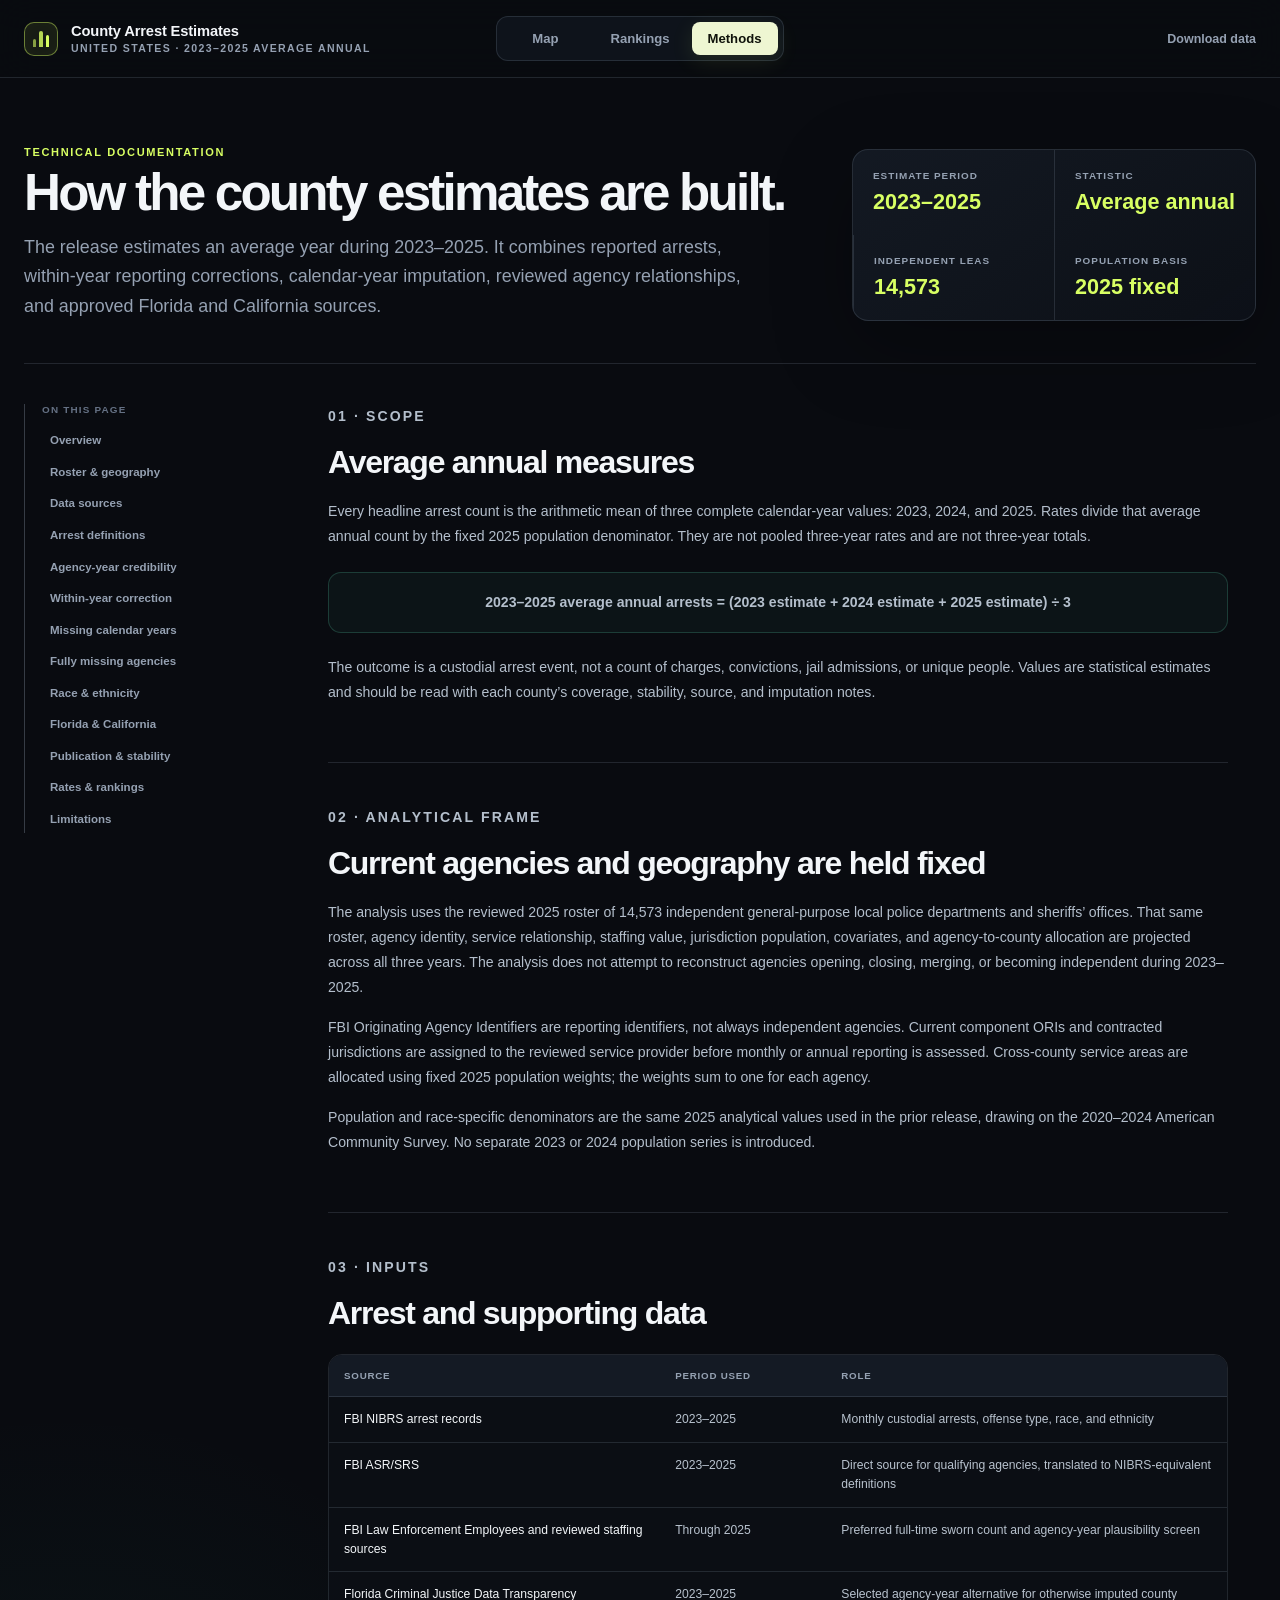
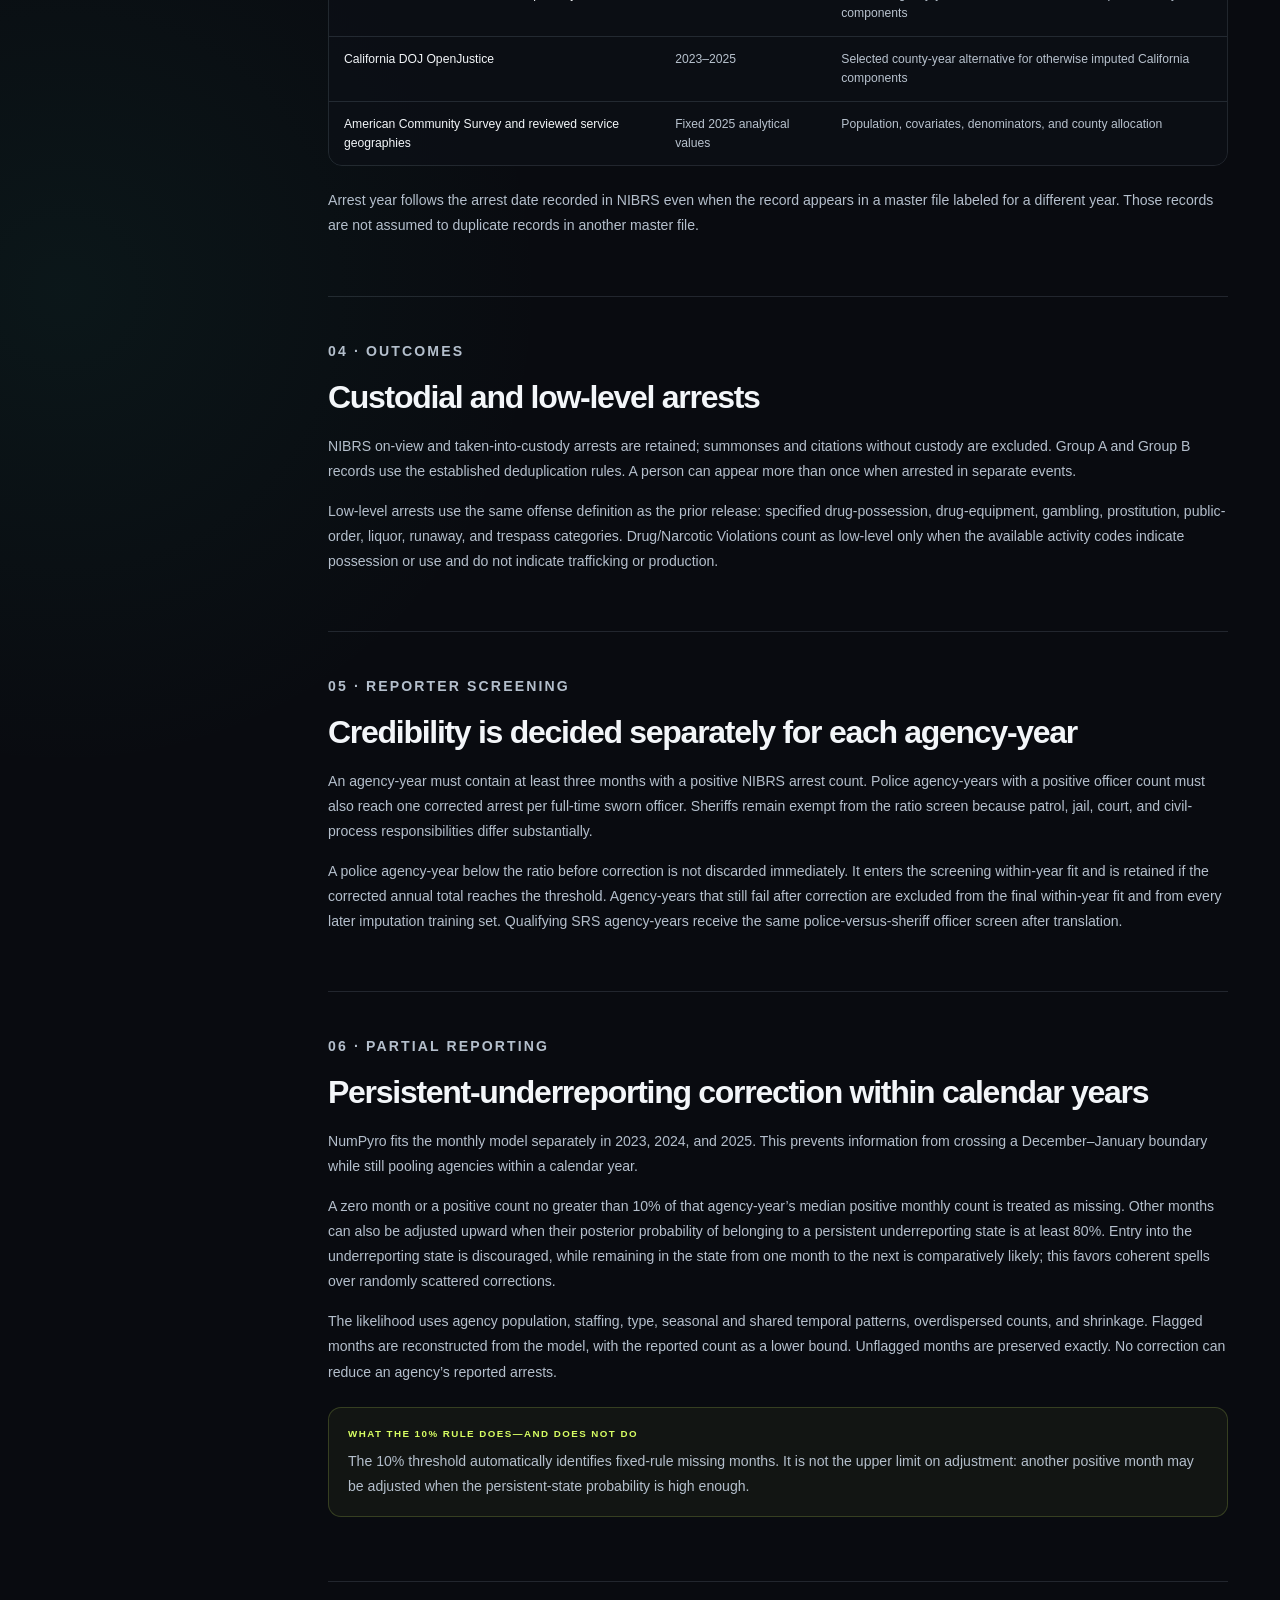
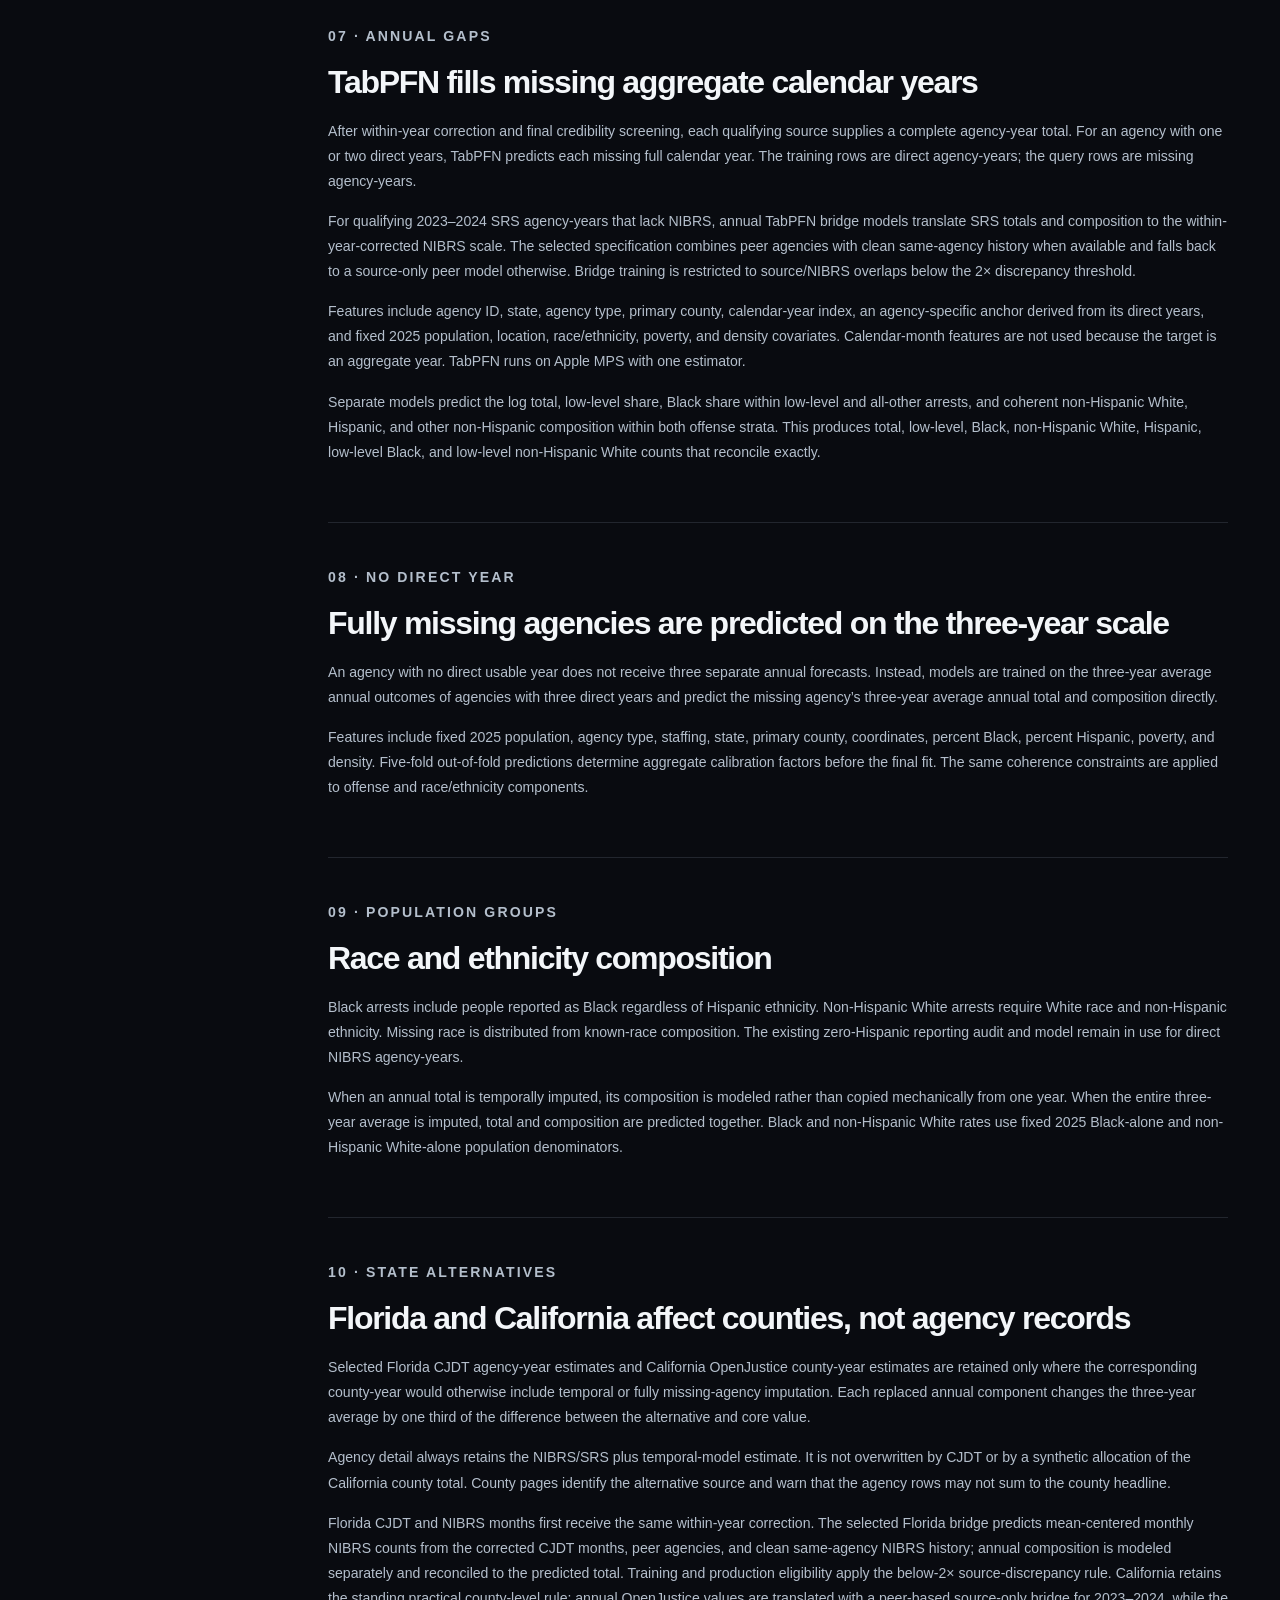
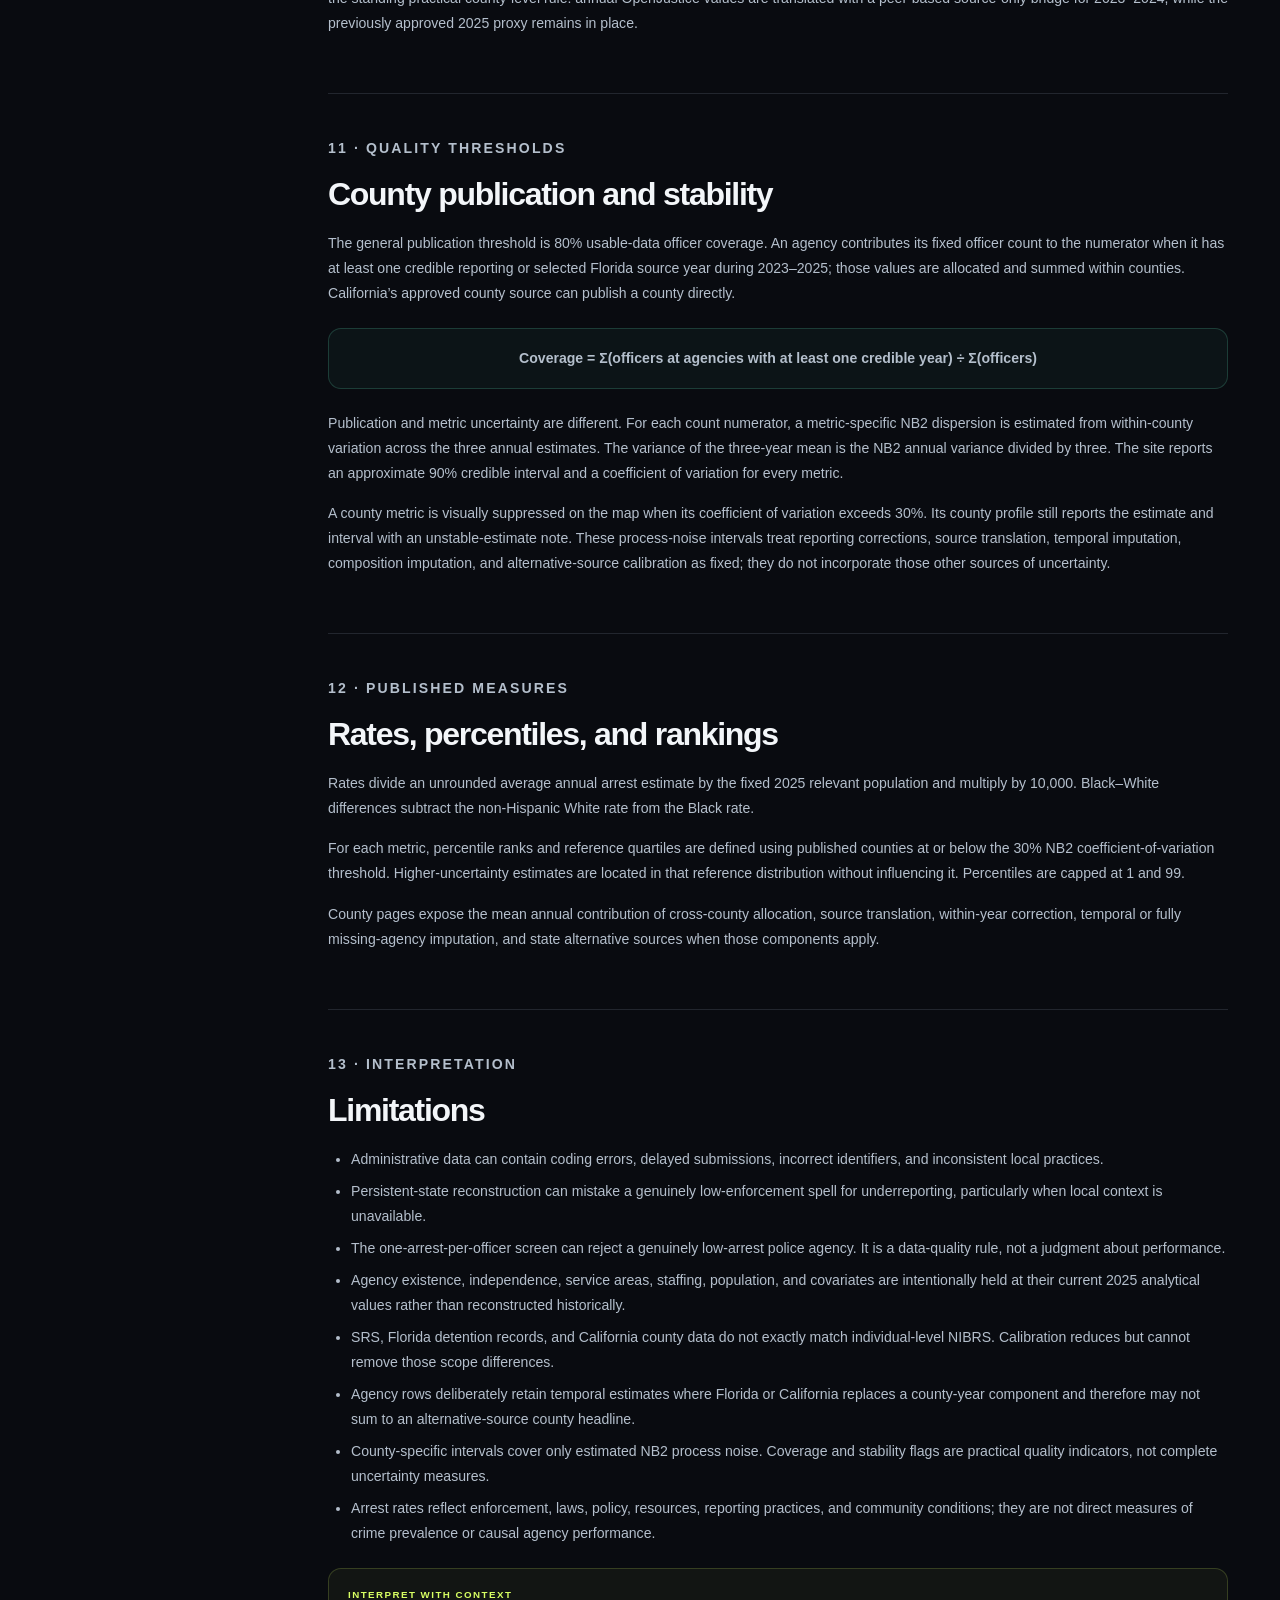
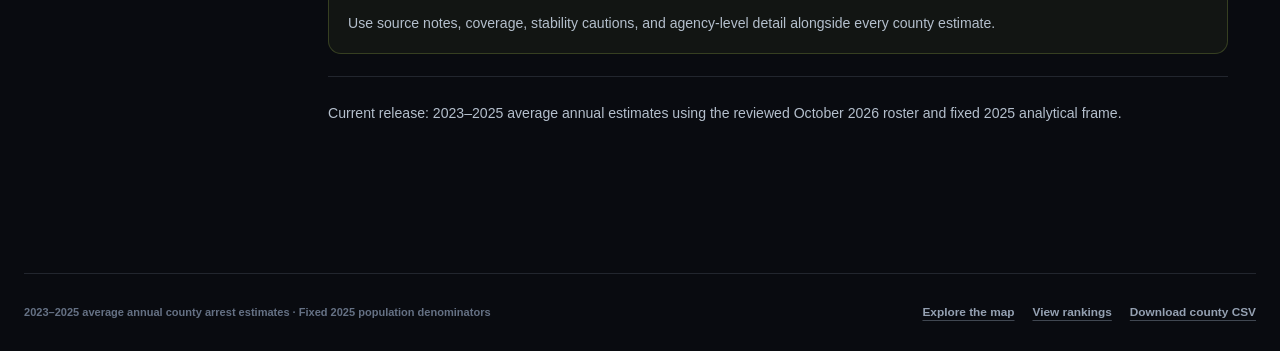
==== commit 1594db5b: "Add 2023-2025 alternative arrest sources" ====
--- a/methods.html
+++ b/methods.html
@@ -70,10 +70,10 @@
               <thead><tr><th>Source</th><th>Period used</th><th>Role</th></tr></thead>
               <tbody>
                 <tr><td>FBI NIBRS arrest records</td><td>2023–2025</td><td>Monthly custodial arrests, offense type, race, and ethnicity</td></tr>
-                <tr><td>FBI ASR/SRS</td><td>2025</td><td>Direct source for qualifying agencies, translated to NIBRS-equivalent definitions</td></tr>
+                <tr><td>FBI ASR/SRS</td><td>2023–2025</td><td>Direct source for qualifying agencies, translated to NIBRS-equivalent definitions</td></tr>
                 <tr><td>FBI Law Enforcement Employees and reviewed staffing sources</td><td>Through 2025</td><td>Preferred full-time sworn count and agency-year plausibility screen</td></tr>
-                <tr><td>Florida Criminal Justice Data Transparency</td><td>2025</td><td>Approved alternative for a county’s 2025 component</td></tr>
-                <tr><td>California DOJ OpenJustice</td><td>2024 source calibrated to 2025</td><td>Approved county-level alternative for selected California counties</td></tr>
+                <tr><td>Florida Criminal Justice Data Transparency</td><td>2023–2025</td><td>Selected agency-year alternative for otherwise imputed county components</td></tr>
+                <tr><td>California DOJ OpenJustice</td><td>2023–2025</td><td>Selected county-year alternative for otherwise imputed California components</td></tr>
                 <tr><td>American Community Survey and reviewed service geographies</td><td>Fixed 2025 analytical values</td><td>Population, covariates, denominators, and county allocation</td></tr>
               </tbody>
             </table></div>
@@ -89,7 +89,7 @@
           <section class="methods-section" id="credibility">
             <p class="eyebrow">05 · Reporter screening</p><h2>Credibility is decided separately for each agency-year</h2>
             <p>An agency-year must contain at least three months with a positive NIBRS arrest count. Police agency-years with a positive officer count must also reach one corrected arrest per full-time sworn officer. Sheriffs remain exempt from the ratio screen because patrol, jail, court, and civil-process responsibilities differ substantially.</p>
-            <p>A police agency-year below the ratio before correction is not discarded immediately. It enters the screening within-year fit and is retained if the corrected annual total reaches the threshold. Agency-years that still fail after correction are excluded from the final within-year fit and from every later imputation training set. Qualifying 2025 SRS agency-years receive the same police-versus-sheriff officer screen after their reporting-gap correction.</p>
+            <p>A police agency-year below the ratio before correction is not discarded immediately. It enters the screening within-year fit and is retained if the corrected annual total reaches the threshold. Agency-years that still fail after correction are excluded from the final within-year fit and from every later imputation training set. Qualifying SRS agency-years receive the same police-versus-sheriff officer screen after translation.</p>
           </section>
 
           <section class="methods-section" id="within-year">
@@ -103,6 +103,7 @@
           <section class="methods-section" id="missing-years">
             <p class="eyebrow">07 · Annual gaps</p><h2>TabPFN fills missing aggregate calendar years</h2>
             <p>After within-year correction and final credibility screening, each qualifying source supplies a complete agency-year total. For an agency with one or two direct years, TabPFN predicts each missing full calendar year. The training rows are direct agency-years; the query rows are missing agency-years.</p>
+            <p>For qualifying 2023–2024 SRS agency-years that lack NIBRS, annual TabPFN bridge models translate SRS totals and composition to the within-year-corrected NIBRS scale. The selected specification combines peer agencies with clean same-agency history when available and falls back to a source-only peer model otherwise. Bridge training is restricted to source/NIBRS overlaps below the 2× discrepancy threshold.</p>
             <p>Features include agency ID, state, agency type, primary county, calendar-year index, an agency-specific anchor derived from its direct years, and fixed 2025 population, location, race/ethnicity, poverty, and density covariates. Calendar-month features are not used because the target is an aggregate year. TabPFN runs on Apple MPS with one estimator.</p>
             <p>Separate models predict the log total, low-level share, Black share within low-level and all-other arrests, and coherent non-Hispanic White, Hispanic, and other non-Hispanic composition within both offense strata. This produces total, low-level, Black, non-Hispanic White, Hispanic, low-level Black, and low-level non-Hispanic White counts that reconcile exactly.</p>
           </section>
@@ -121,17 +122,17 @@
 
           <section class="methods-section" id="alternatives">
             <p class="eyebrow">10 · State alternatives</p><h2>Florida and California affect counties, not agency records</h2>
-            <p>Approved Florida CJDT agency estimates and California OpenJustice county estimates are retained where the new procedure would otherwise use a temporal estimate for the 2025 county component. The 2023 and 2024 components are unchanged, so an alternative changes the three-year average by one third of the difference between the alternative and temporal 2025 values.</p>
+            <p>Selected Florida CJDT agency-year estimates and California OpenJustice county-year estimates are retained only where the corresponding county-year would otherwise include temporal or fully missing-agency imputation. Each replaced annual component changes the three-year average by one third of the difference between the alternative and core value.</p>
             <p>Agency detail always retains the NIBRS/SRS plus temporal-model estimate. It is not overwritten by CJDT or by a synthetic allocation of the California county total. County pages identify the alternative source and warn that the agency rows may not sum to the county headline.</p>
-            <p>Florida CJDT records are reconstructed from charge-level detention data and translated to the custodial NIBRS definition using the previously validated procedure. California uses the previously selected simple calibration of OpenJustice county totals and composition; the source file is for 2024 and is used as the approved proxy for the 2025 county component.</p>
+            <p>Florida CJDT and NIBRS months first receive the same within-year correction. The selected Florida bridge predicts mean-centered monthly NIBRS counts from the corrected CJDT months, peer agencies, and clean same-agency NIBRS history; annual composition is modeled separately and reconciled to the predicted total. Training and production eligibility apply the below-2× source-discrepancy rule. California retains the standing practical county-level rule: annual OpenJustice values are translated with a peer-based source-only bridge for 2023–2024, while the previously approved 2025 proxy remains in place.</p>
           </section>
 
           <section class="methods-section" id="publication">
             <p class="eyebrow">11 · Quality thresholds</p><h2>County publication and stability</h2>
-            <p>The general publication threshold is 80% usable-data officer coverage. An agency contributes its fixed officer count to the numerator when it has at least one credible reporting year during 2023–2025; those values are allocated and summed within counties. An approved Florida source counts as a credible 2025 year. California’s approved county source can publish a county directly.</p>
+            <p>The general publication threshold is 80% usable-data officer coverage. An agency contributes its fixed officer count to the numerator when it has at least one credible reporting or selected Florida source year during 2023–2025; those values are allocated and summed within counties. California’s approved county source can publish a county directly.</p>
             <div class="methods-formula"><p>Coverage = Σ(officers at agencies with at least one credible year) ÷ Σ(officers)</p></div>
             <p>Publication and metric uncertainty are different. For each count numerator, a metric-specific NB2 dispersion is estimated from within-county variation across the three annual estimates. The variance of the three-year mean is the NB2 annual variance divided by three. The site reports an approximate 90% credible interval and a coefficient of variation for every metric.</p>
-            <p>A county metric is visually suppressed on the map when its coefficient of variation exceeds 30%. Its county profile still reports the estimate and interval with a high-uncertainty note. These process-noise intervals treat reporting corrections, source translation, temporal imputation, composition imputation, and alternative-source calibration as fixed; they do not incorporate those other sources of uncertainty.</p>
+            <p>A county metric is visually suppressed on the map when its coefficient of variation exceeds 30%. Its county profile still reports the estimate and interval with an unstable-estimate note. These process-noise intervals treat reporting corrections, source translation, temporal imputation, composition imputation, and alternative-source calibration as fixed; they do not incorporate those other sources of uncertainty.</p>
           </section>
 
           <section class="methods-section" id="rates">
@@ -149,8 +150,8 @@
               <li>The one-arrest-per-officer screen can reject a genuinely low-arrest police agency. It is a data-quality rule, not a judgment about performance.</li>
               <li>Agency existence, independence, service areas, staffing, population, and covariates are intentionally held at their current 2025 analytical values rather than reconstructed historically.</li>
               <li>SRS, Florida detention records, and California county data do not exactly match individual-level NIBRS. Calibration reduces but cannot remove those scope differences.</li>
-              <li>California’s 2024 source approximates the 2025 county component. The agency rows deliberately retain temporal estimates and therefore may not sum to an alternative-source county headline.</li>
-              <li>County-specific confidence intervals are not currently published. Coverage and stability flags are practical quality indicators, not complete uncertainty measures.</li>
+              <li>Agency rows deliberately retain temporal estimates where Florida or California replaces a county-year component and therefore may not sum to an alternative-source county headline.</li>
+              <li>County-specific intervals cover only estimated NB2 process noise. Coverage and stability flags are practical quality indicators, not complete uncertainty measures.</li>
               <li>Arrest rates reflect enforcement, laws, policy, resources, reporting practices, and community conditions; they are not direct measures of crime prevalence or causal agency performance.</li>
             </ul>
             <div class="methods-callout"><p class="eyebrow">Interpret with context</p><p>Use source notes, coverage, stability cautions, and agency-level detail alongside every county estimate.</p></div>
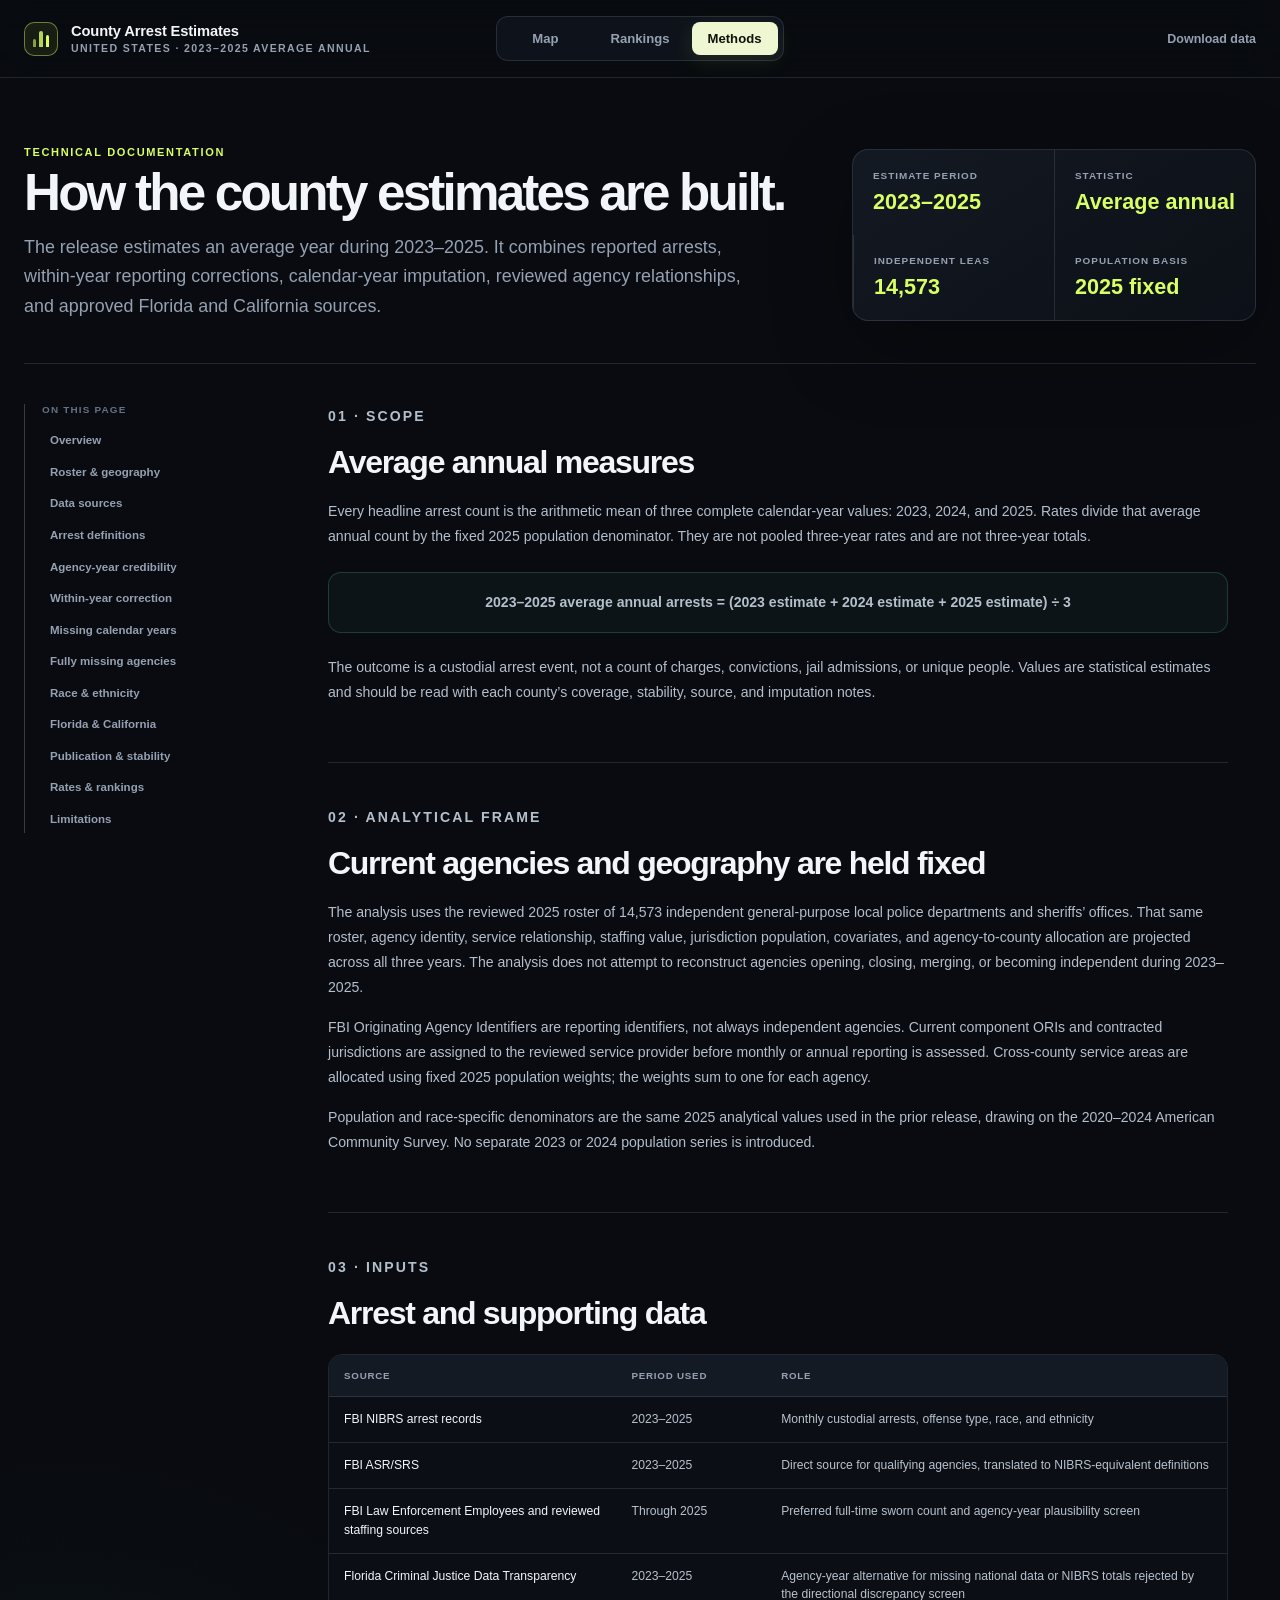
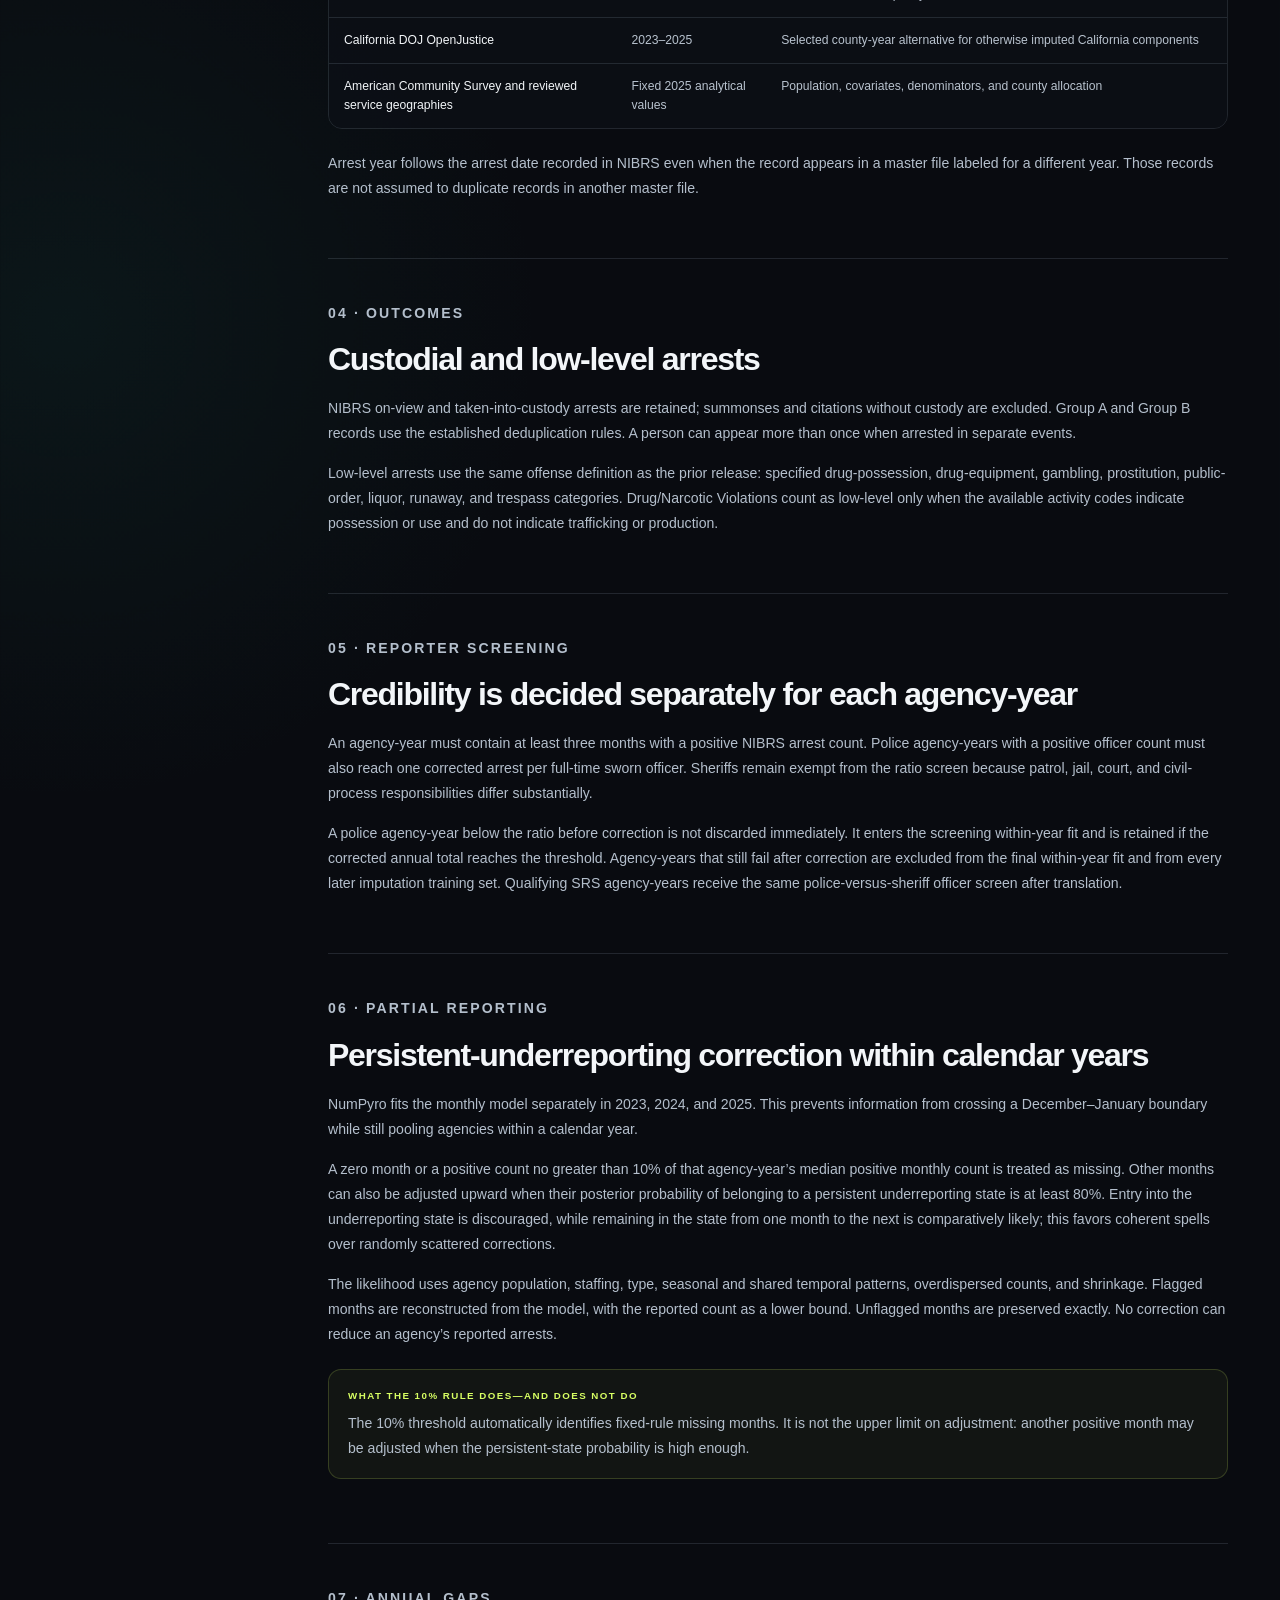
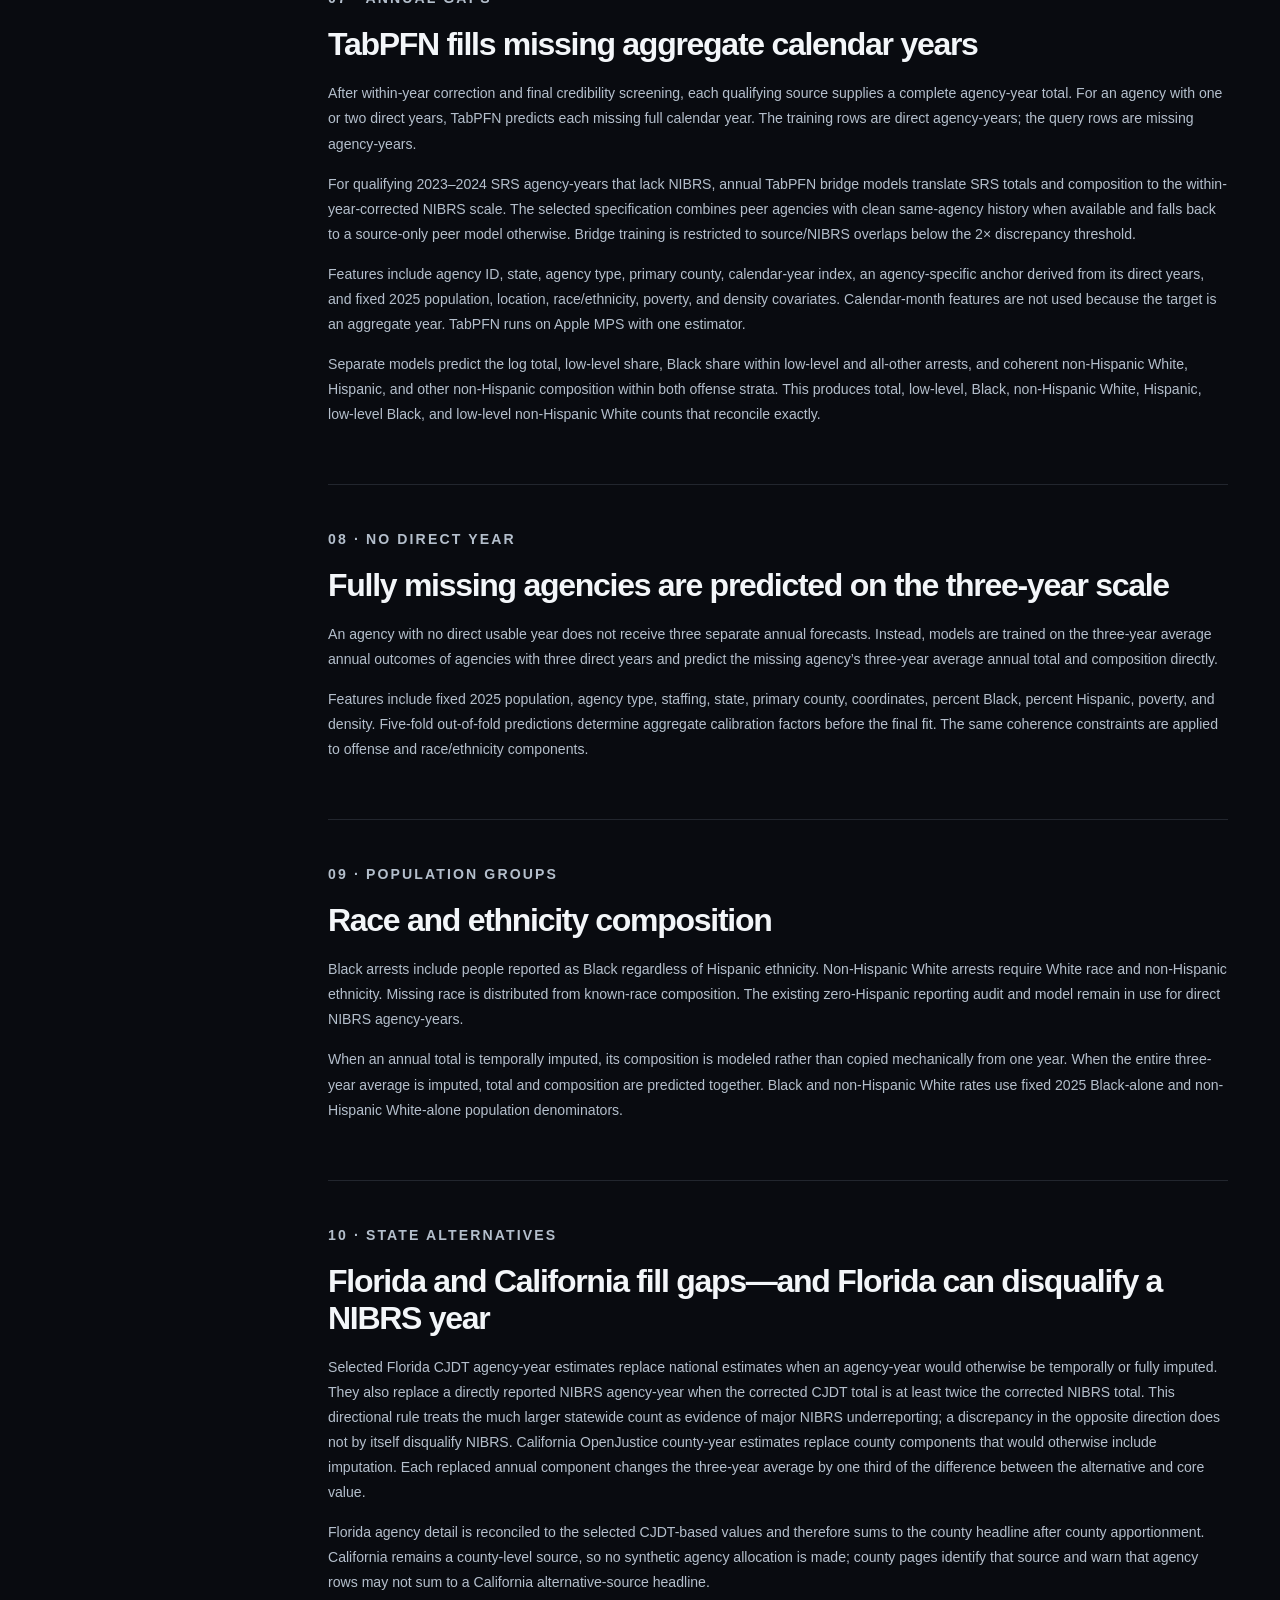
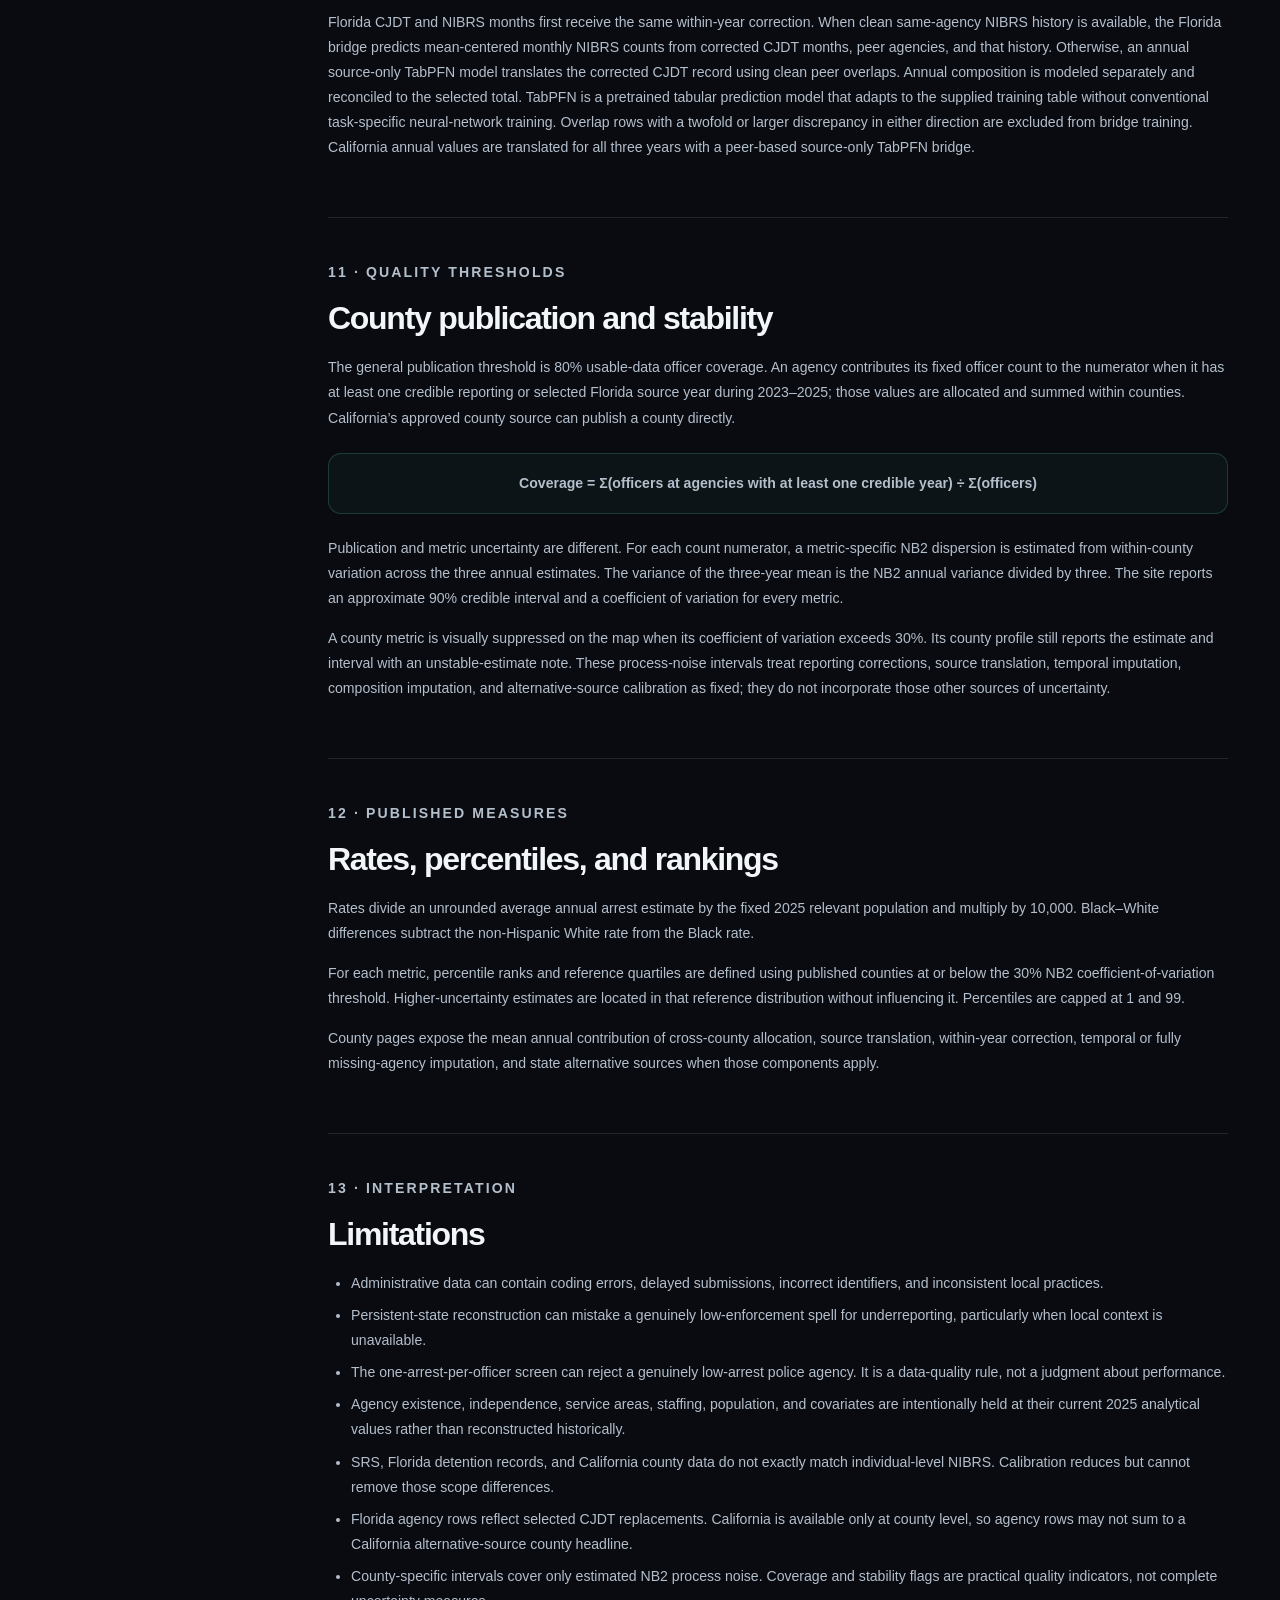
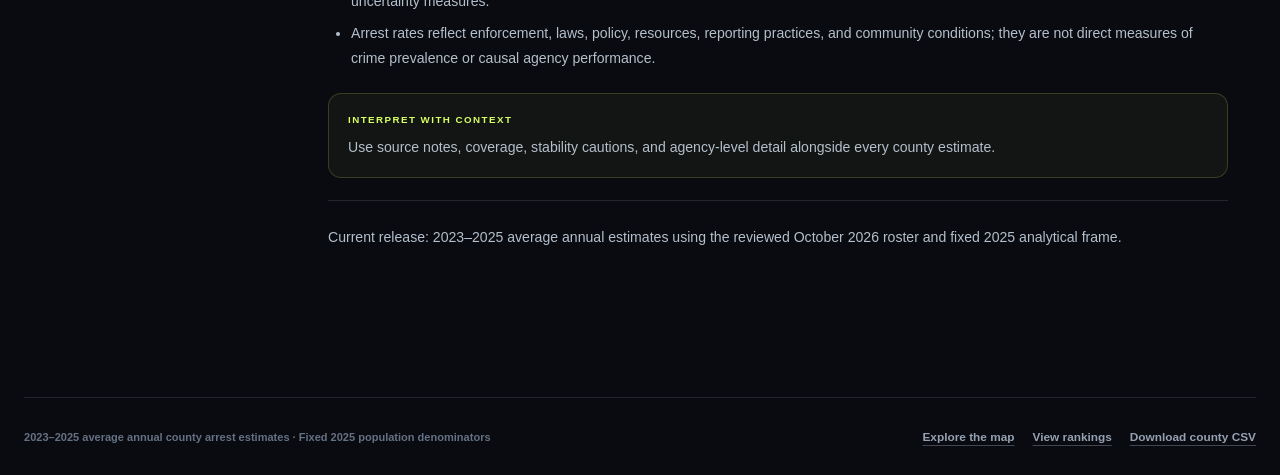
==== commit 65cd23d3: "Apply directional Florida reporting screen" ====
--- a/methods.html
+++ b/methods.html
@@ -6,7 +6,7 @@
     <meta name="description" content="Methods for the 2023–2025 average annual county arrest estimates." />
     <meta name="theme-color" content="#0a0c11" />
     <title>Methods · County Arrest Estimates</title>
-    <link rel="stylesheet" href="assets/styles.css?v=20261026-three-year" />
+    <link rel="stylesheet" href="assets/styles.css?v=20261026-florida-directional" />
   </head>
   <body>
     <a class="skip-link" href="#main">Skip to content</a>
@@ -19,7 +19,7 @@
         <a href="./#map">Map</a><a href="./#ranking">Rankings</a>
         <a class="active" href="methods.html" aria-current="page">Methods</a>
       </nav>
-      <a class="method-button" href="data/county-metrics.csv?v=20261026-three-year" download>Download data</a>
+      <a class="method-button" href="data/county-metrics.csv?v=20261026-florida-directional" download>Download data</a>
     </header>
 
     <main class="methods-main" id="main">
@@ -72,7 +72,7 @@
                 <tr><td>FBI NIBRS arrest records</td><td>2023–2025</td><td>Monthly custodial arrests, offense type, race, and ethnicity</td></tr>
                 <tr><td>FBI ASR/SRS</td><td>2023–2025</td><td>Direct source for qualifying agencies, translated to NIBRS-equivalent definitions</td></tr>
                 <tr><td>FBI Law Enforcement Employees and reviewed staffing sources</td><td>Through 2025</td><td>Preferred full-time sworn count and agency-year plausibility screen</td></tr>
-                <tr><td>Florida Criminal Justice Data Transparency</td><td>2023–2025</td><td>Selected agency-year alternative for otherwise imputed county components</td></tr>
+                <tr><td>Florida Criminal Justice Data Transparency</td><td>2023–2025</td><td>Agency-year alternative for missing national data or NIBRS totals rejected by the directional discrepancy screen</td></tr>
                 <tr><td>California DOJ OpenJustice</td><td>2023–2025</td><td>Selected county-year alternative for otherwise imputed California components</td></tr>
                 <tr><td>American Community Survey and reviewed service geographies</td><td>Fixed 2025 analytical values</td><td>Population, covariates, denominators, and county allocation</td></tr>
               </tbody>
@@ -121,10 +121,10 @@
           </section>
 
           <section class="methods-section" id="alternatives">
-            <p class="eyebrow">10 · State alternatives</p><h2>Florida and California affect counties, not agency records</h2>
-            <p>Selected Florida CJDT agency-year estimates and California OpenJustice county-year estimates are retained only where the corresponding county-year would otherwise include temporal or fully missing-agency imputation. Each replaced annual component changes the three-year average by one third of the difference between the alternative and core value.</p>
-            <p>Agency detail always retains the NIBRS/SRS plus temporal-model estimate. It is not overwritten by CJDT or by a synthetic allocation of the California county total. County pages identify the alternative source and warn that the agency rows may not sum to the county headline.</p>
-            <p>Florida CJDT and NIBRS months first receive the same within-year correction. The selected Florida bridge predicts mean-centered monthly NIBRS counts from the corrected CJDT months, peer agencies, and clean same-agency NIBRS history; annual composition is modeled separately and reconciled to the predicted total. Training and production eligibility apply the below-2× source-discrepancy rule. California retains the standing practical county-level rule: annual OpenJustice values are translated with a peer-based source-only bridge for 2023–2024, while the previously approved 2025 proxy remains in place.</p>
+            <p class="eyebrow">10 · State alternatives</p><h2>Florida and California fill gaps—and Florida can disqualify a NIBRS year</h2>
+            <p>Selected Florida CJDT agency-year estimates replace national estimates when an agency-year would otherwise be temporally or fully imputed. They also replace a directly reported NIBRS agency-year when the corrected CJDT total is at least twice the corrected NIBRS total. This directional rule treats the much larger statewide count as evidence of major NIBRS underreporting; a discrepancy in the opposite direction does not by itself disqualify NIBRS. California OpenJustice county-year estimates replace county components that would otherwise include imputation. Each replaced annual component changes the three-year average by one third of the difference between the alternative and core value.</p>
+            <p>Florida agency detail is reconciled to the selected CJDT-based values and therefore sums to the county headline after county apportionment. California remains a county-level source, so no synthetic agency allocation is made; county pages identify that source and warn that agency rows may not sum to a California alternative-source headline.</p>
+            <p>Florida CJDT and NIBRS months first receive the same within-year correction. When clean same-agency NIBRS history is available, the Florida bridge predicts mean-centered monthly NIBRS counts from corrected CJDT months, peer agencies, and that history. Otherwise, an annual source-only TabPFN model translates the corrected CJDT record using clean peer overlaps. Annual composition is modeled separately and reconciled to the selected total. TabPFN is a pretrained tabular prediction model that adapts to the supplied training table without conventional task-specific neural-network training. Overlap rows with a twofold or larger discrepancy in either direction are excluded from bridge training. California annual values are translated for all three years with a peer-based source-only TabPFN bridge.</p>
           </section>
 
           <section class="methods-section" id="publication">
@@ -150,7 +150,7 @@
               <li>The one-arrest-per-officer screen can reject a genuinely low-arrest police agency. It is a data-quality rule, not a judgment about performance.</li>
               <li>Agency existence, independence, service areas, staffing, population, and covariates are intentionally held at their current 2025 analytical values rather than reconstructed historically.</li>
               <li>SRS, Florida detention records, and California county data do not exactly match individual-level NIBRS. Calibration reduces but cannot remove those scope differences.</li>
-              <li>Agency rows deliberately retain temporal estimates where Florida or California replaces a county-year component and therefore may not sum to an alternative-source county headline.</li>
+              <li>Florida agency rows reflect selected CJDT replacements. California is available only at county level, so agency rows may not sum to a California alternative-source county headline.</li>
               <li>County-specific intervals cover only estimated NB2 process noise. Coverage and stability flags are practical quality indicators, not complete uncertainty measures.</li>
               <li>Arrest rates reflect enforcement, laws, policy, resources, reporting practices, and community conditions; they are not direct measures of crime prevalence or causal agency performance.</li>
             </ul>
@@ -163,7 +163,7 @@
 
     <footer class="site-footer">
       <p>2023–2025 average annual county arrest estimates · Fixed 2025 population denominators</p>
-      <div class="footer-actions"><a class="text-button" href="./#map">Explore the map</a><a class="text-button" href="./#ranking">View rankings</a><a class="text-button" href="data/county-metrics.csv?v=20261026-three-year" download>Download county CSV</a></div>
+      <div class="footer-actions"><a class="text-button" href="./#map">Explore the map</a><a class="text-button" href="./#ranking">View rankings</a><a class="text-button" href="data/county-metrics.csv?v=20261026-florida-directional" download>Download county CSV</a></div>
     </footer>
   </body>
 </html>
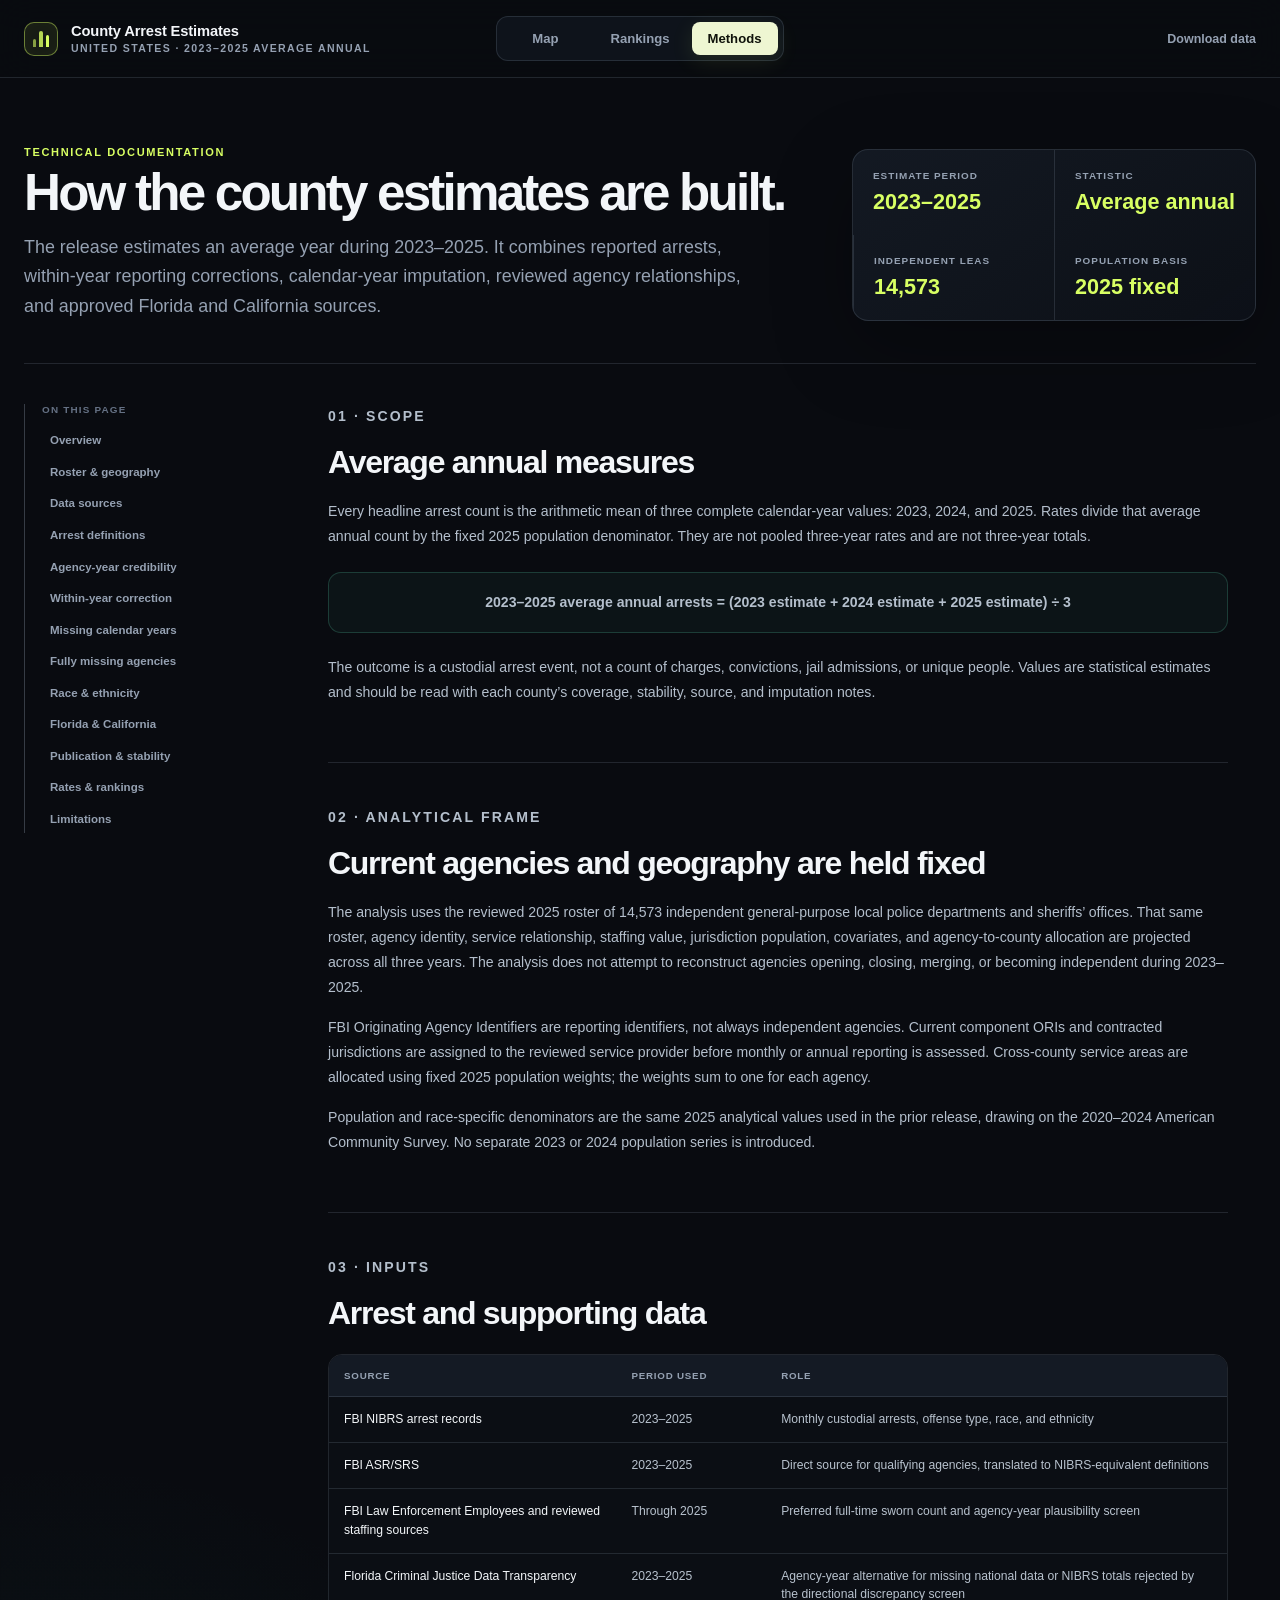
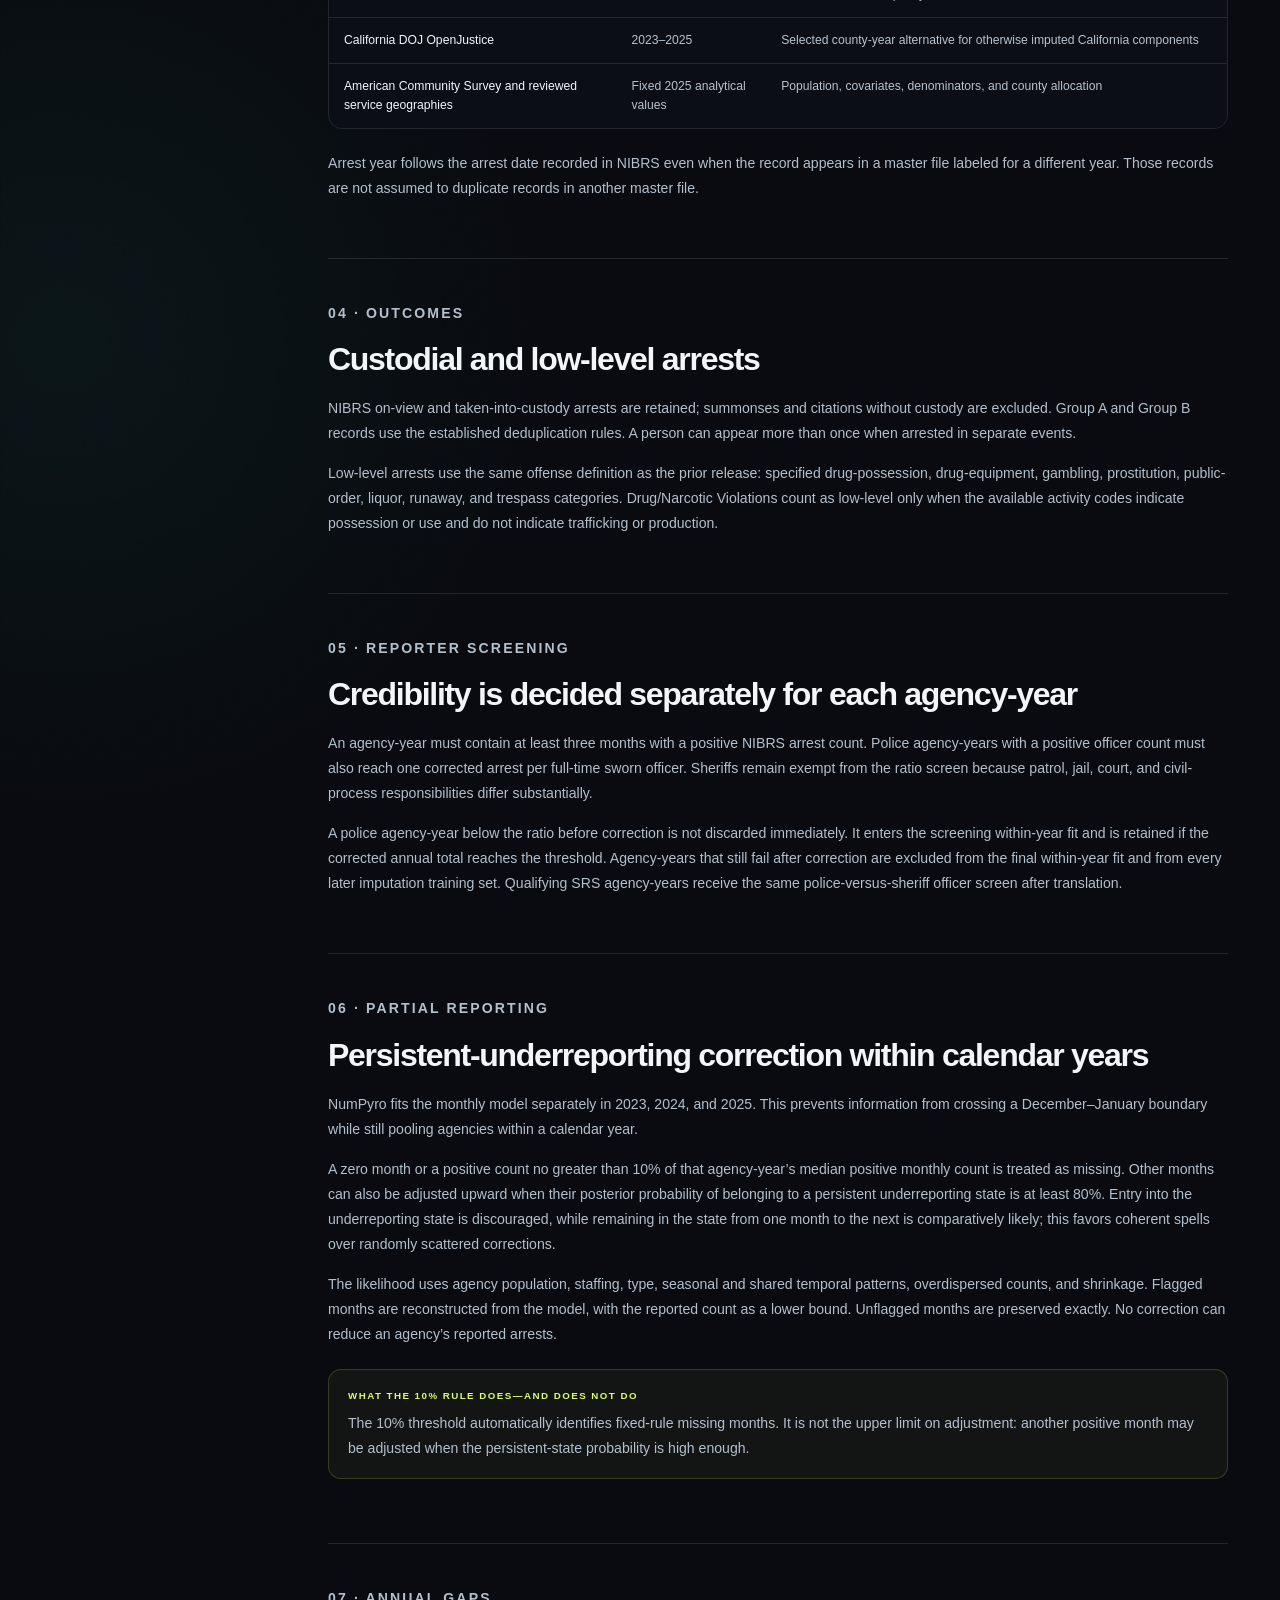
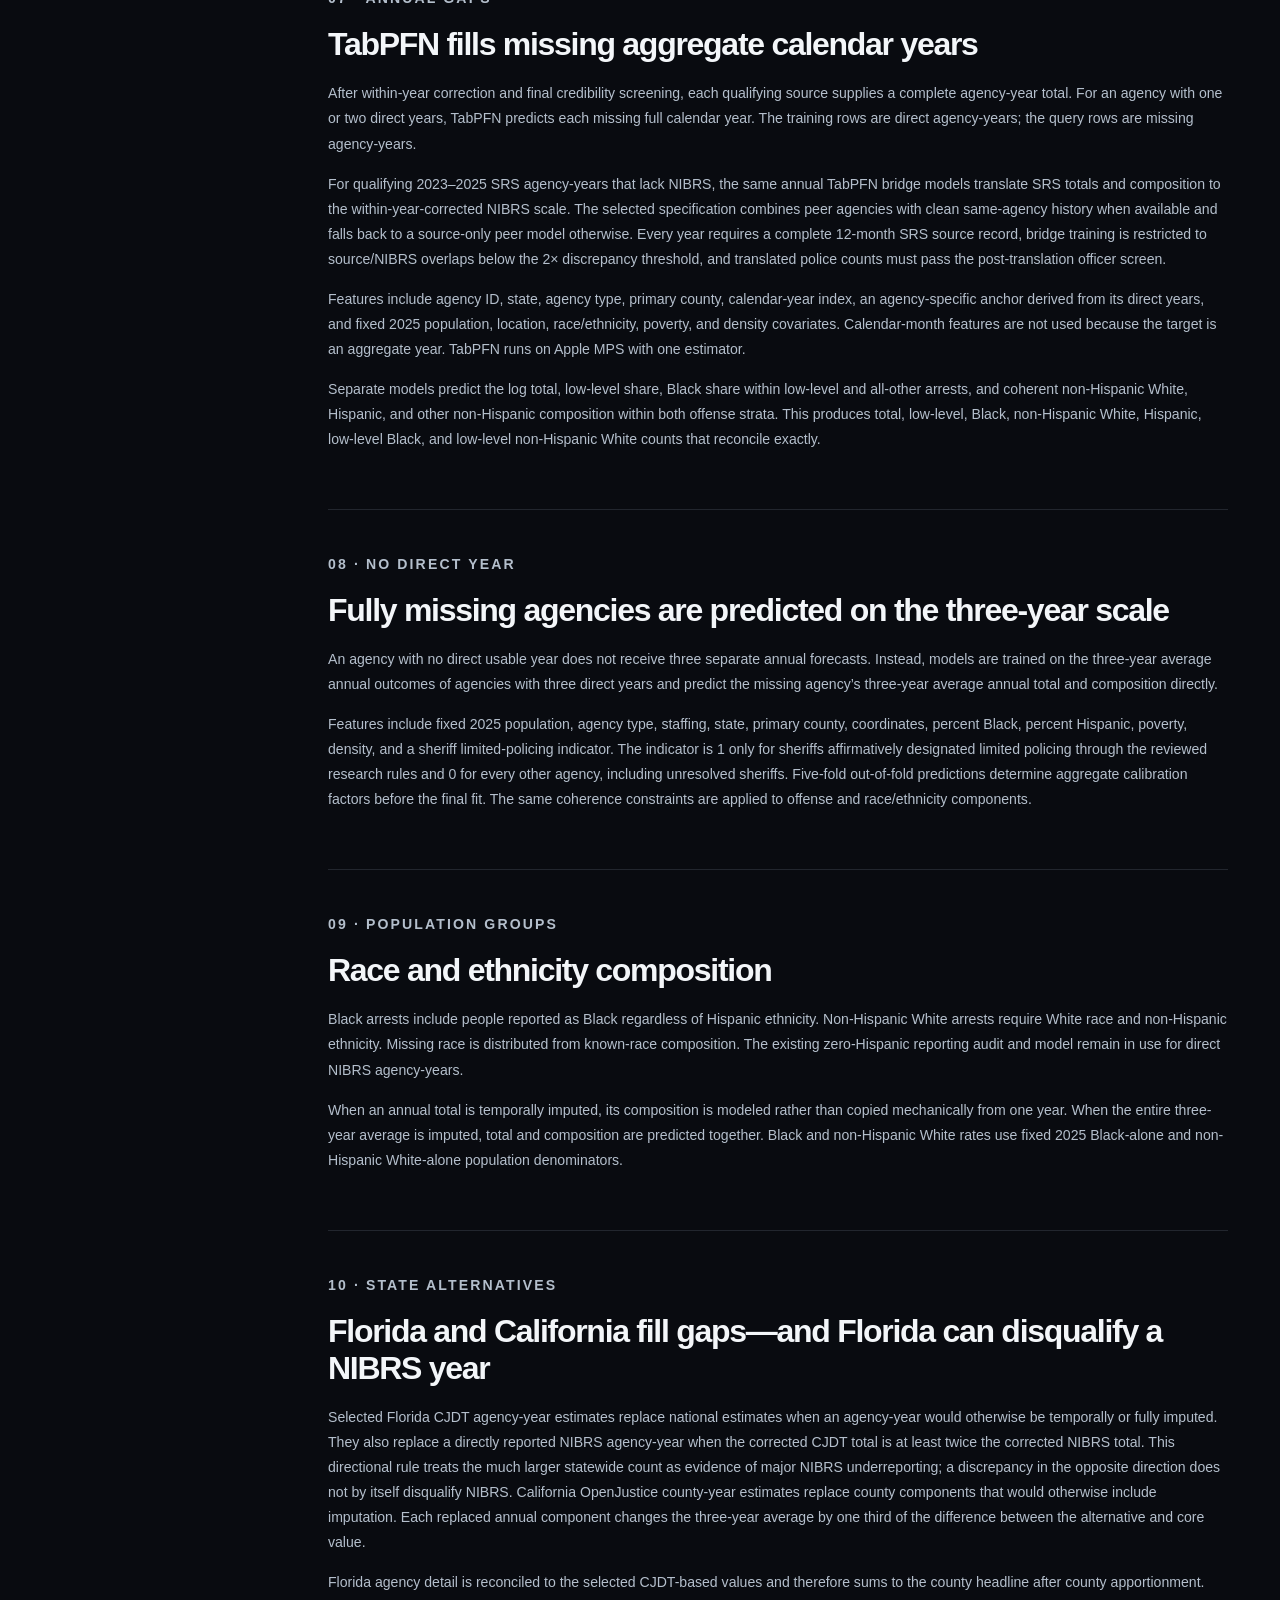
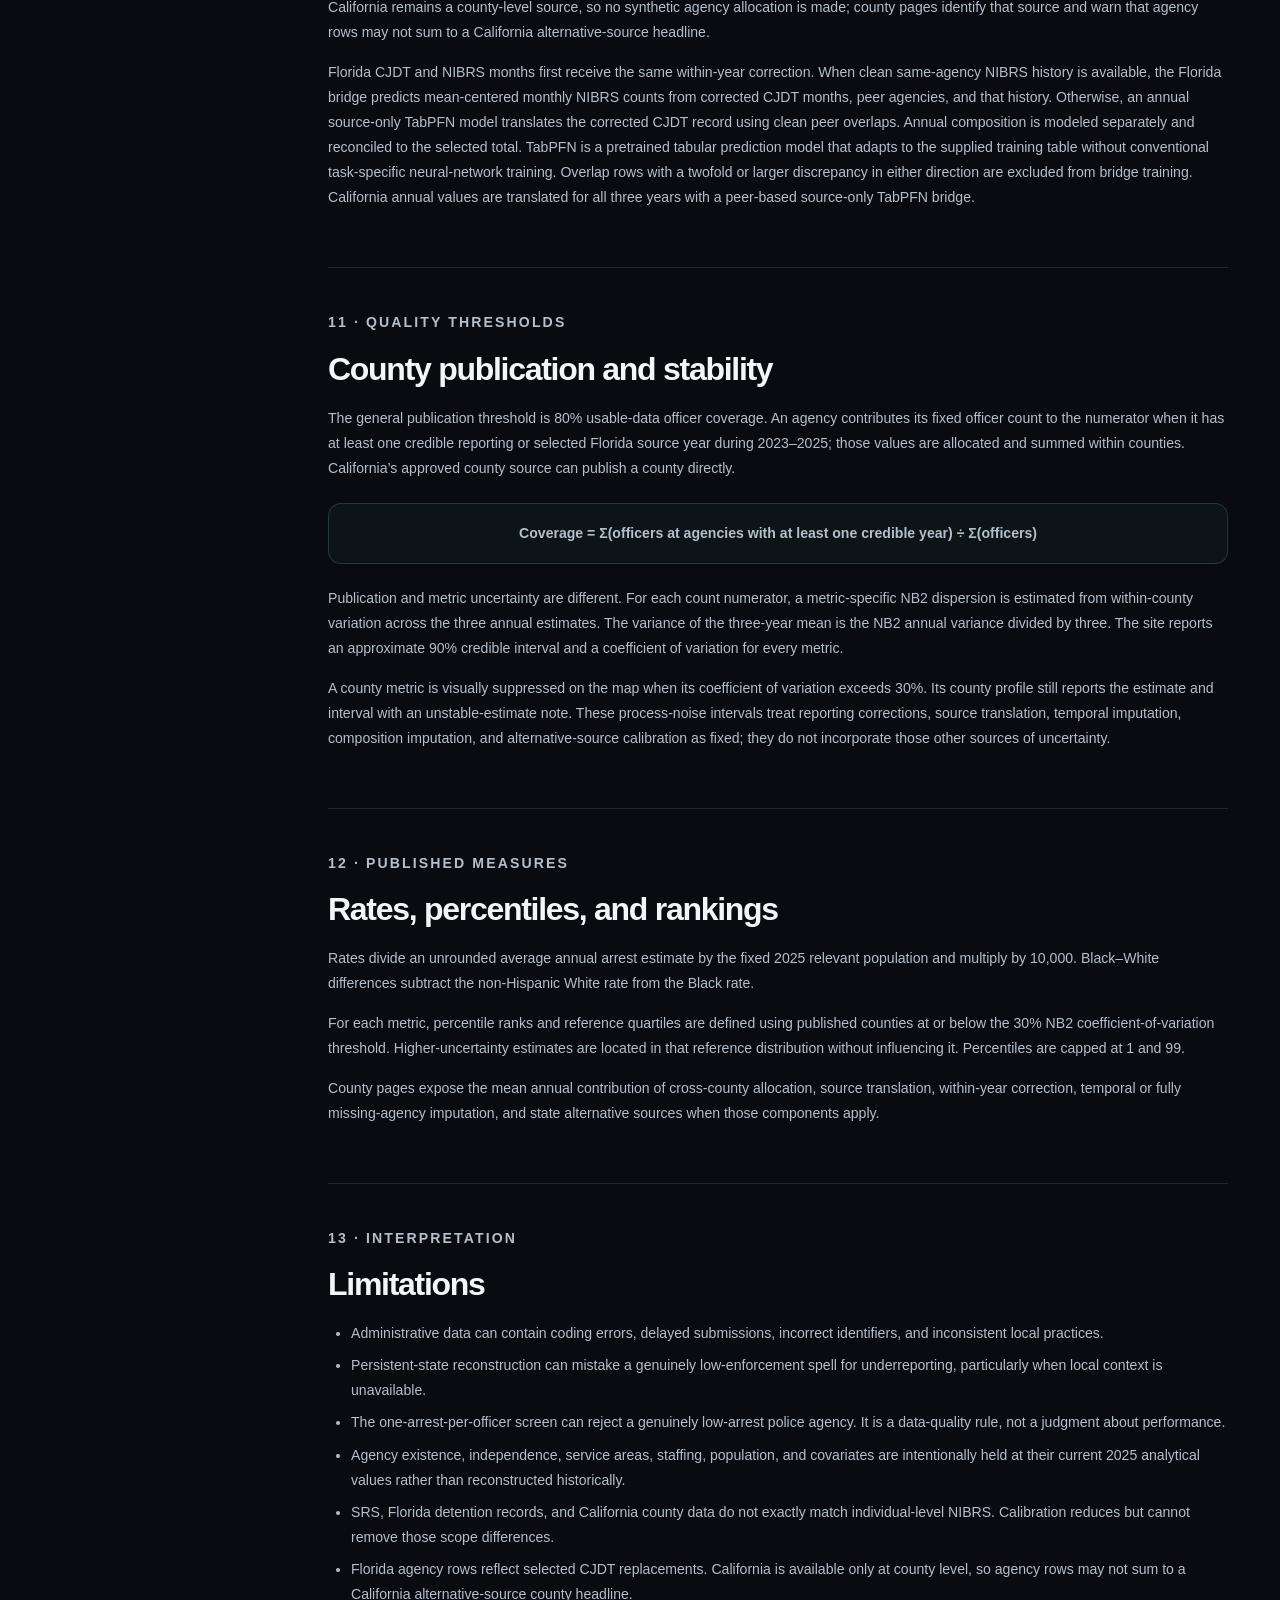
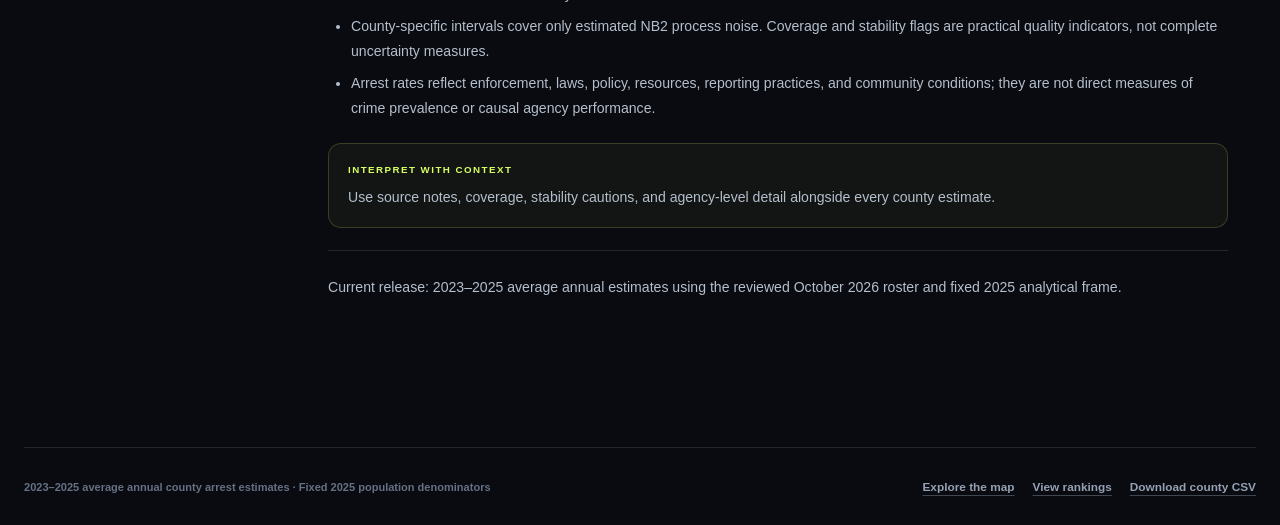
==== commit 17fc6779: "Refresh estimates with limited-policing sheriff flag" ====
--- a/methods.html
+++ b/methods.html
@@ -6,7 +6,7 @@
     <meta name="description" content="Methods for the 2023–2025 average annual county arrest estimates." />
     <meta name="theme-color" content="#0a0c11" />
     <title>Methods · County Arrest Estimates</title>
-    <link rel="stylesheet" href="assets/styles.css?v=20261026-florida-directional" />
+    <link rel="stylesheet" href="assets/styles.css?v=20261027-limited-policing" />
   </head>
   <body>
     <a class="skip-link" href="#main">Skip to content</a>
@@ -19,7 +19,7 @@
         <a href="./#map">Map</a><a href="./#ranking">Rankings</a>
         <a class="active" href="methods.html" aria-current="page">Methods</a>
       </nav>
-      <a class="method-button" href="data/county-metrics.csv?v=20261026-florida-directional" download>Download data</a>
+      <a class="method-button" href="data/county-metrics.csv?v=20261027-limited-policing" download>Download data</a>
     </header>
 
     <main class="methods-main" id="main">
@@ -103,7 +103,7 @@
           <section class="methods-section" id="missing-years">
             <p class="eyebrow">07 · Annual gaps</p><h2>TabPFN fills missing aggregate calendar years</h2>
             <p>After within-year correction and final credibility screening, each qualifying source supplies a complete agency-year total. For an agency with one or two direct years, TabPFN predicts each missing full calendar year. The training rows are direct agency-years; the query rows are missing agency-years.</p>
-            <p>For qualifying 2023–2024 SRS agency-years that lack NIBRS, annual TabPFN bridge models translate SRS totals and composition to the within-year-corrected NIBRS scale. The selected specification combines peer agencies with clean same-agency history when available and falls back to a source-only peer model otherwise. Bridge training is restricted to source/NIBRS overlaps below the 2× discrepancy threshold.</p>
+            <p>For qualifying 2023–2025 SRS agency-years that lack NIBRS, the same annual TabPFN bridge models translate SRS totals and composition to the within-year-corrected NIBRS scale. The selected specification combines peer agencies with clean same-agency history when available and falls back to a source-only peer model otherwise. Every year requires a complete 12-month SRS source record, bridge training is restricted to source/NIBRS overlaps below the 2× discrepancy threshold, and translated police counts must pass the post-translation officer screen.</p>
             <p>Features include agency ID, state, agency type, primary county, calendar-year index, an agency-specific anchor derived from its direct years, and fixed 2025 population, location, race/ethnicity, poverty, and density covariates. Calendar-month features are not used because the target is an aggregate year. TabPFN runs on Apple MPS with one estimator.</p>
             <p>Separate models predict the log total, low-level share, Black share within low-level and all-other arrests, and coherent non-Hispanic White, Hispanic, and other non-Hispanic composition within both offense strata. This produces total, low-level, Black, non-Hispanic White, Hispanic, low-level Black, and low-level non-Hispanic White counts that reconcile exactly.</p>
           </section>
@@ -111,7 +111,7 @@
           <section class="methods-section" id="fully-missing">
             <p class="eyebrow">08 · No direct year</p><h2>Fully missing agencies are predicted on the three-year scale</h2>
             <p>An agency with no direct usable year does not receive three separate annual forecasts. Instead, models are trained on the three-year average annual outcomes of agencies with three direct years and predict the missing agency’s three-year average annual total and composition directly.</p>
-            <p>Features include fixed 2025 population, agency type, staffing, state, primary county, coordinates, percent Black, percent Hispanic, poverty, and density. Five-fold out-of-fold predictions determine aggregate calibration factors before the final fit. The same coherence constraints are applied to offense and race/ethnicity components.</p>
+            <p>Features include fixed 2025 population, agency type, staffing, state, primary county, coordinates, percent Black, percent Hispanic, poverty, density, and a sheriff limited-policing indicator. The indicator is 1 only for sheriffs affirmatively designated limited policing through the reviewed research rules and 0 for every other agency, including unresolved sheriffs. Five-fold out-of-fold predictions determine aggregate calibration factors before the final fit. The same coherence constraints are applied to offense and race/ethnicity components.</p>
           </section>
 
           <section class="methods-section" id="composition">
@@ -163,7 +163,7 @@
 
     <footer class="site-footer">
       <p>2023–2025 average annual county arrest estimates · Fixed 2025 population denominators</p>
-      <div class="footer-actions"><a class="text-button" href="./#map">Explore the map</a><a class="text-button" href="./#ranking">View rankings</a><a class="text-button" href="data/county-metrics.csv?v=20261026-florida-directional" download>Download county CSV</a></div>
+      <div class="footer-actions"><a class="text-button" href="./#map">Explore the map</a><a class="text-button" href="./#ranking">View rankings</a><a class="text-button" href="data/county-metrics.csv?v=20261027-limited-policing" download>Download county CSV</a></div>
     </footer>
   </body>
 </html>
